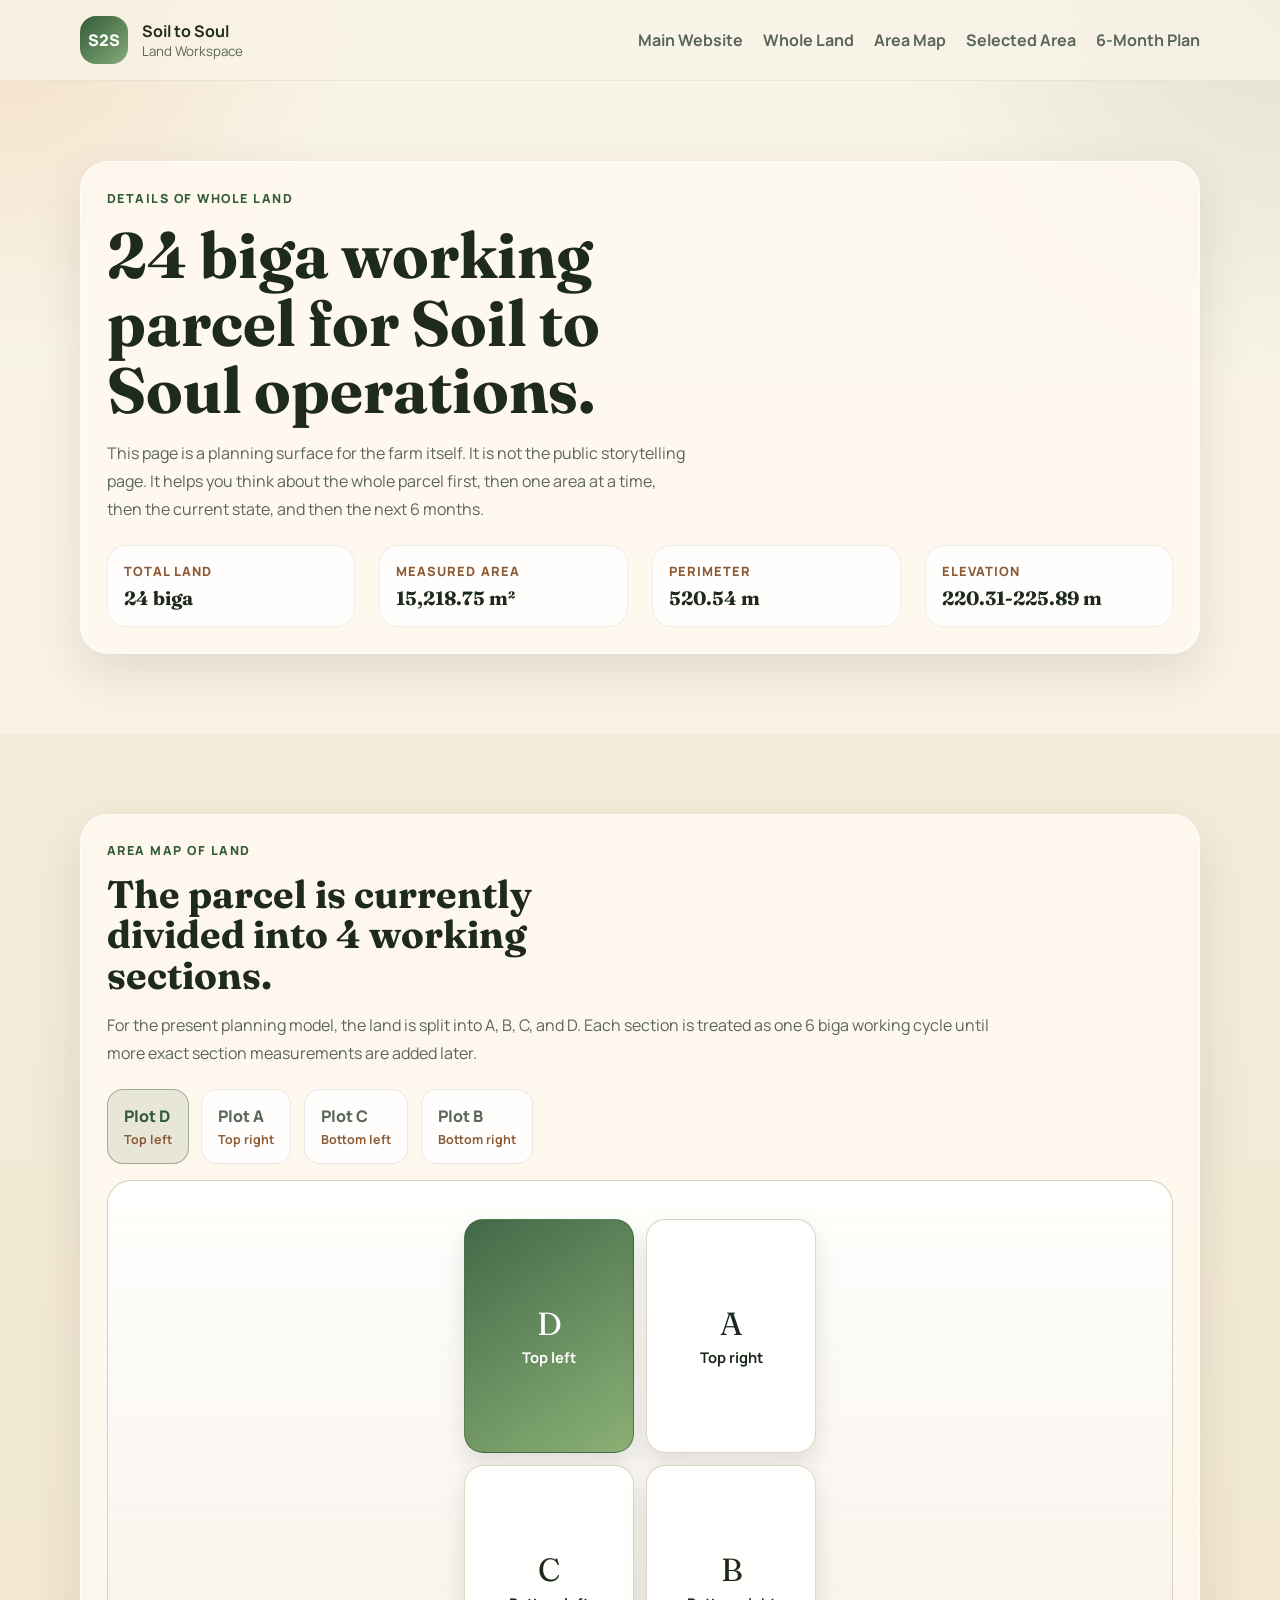
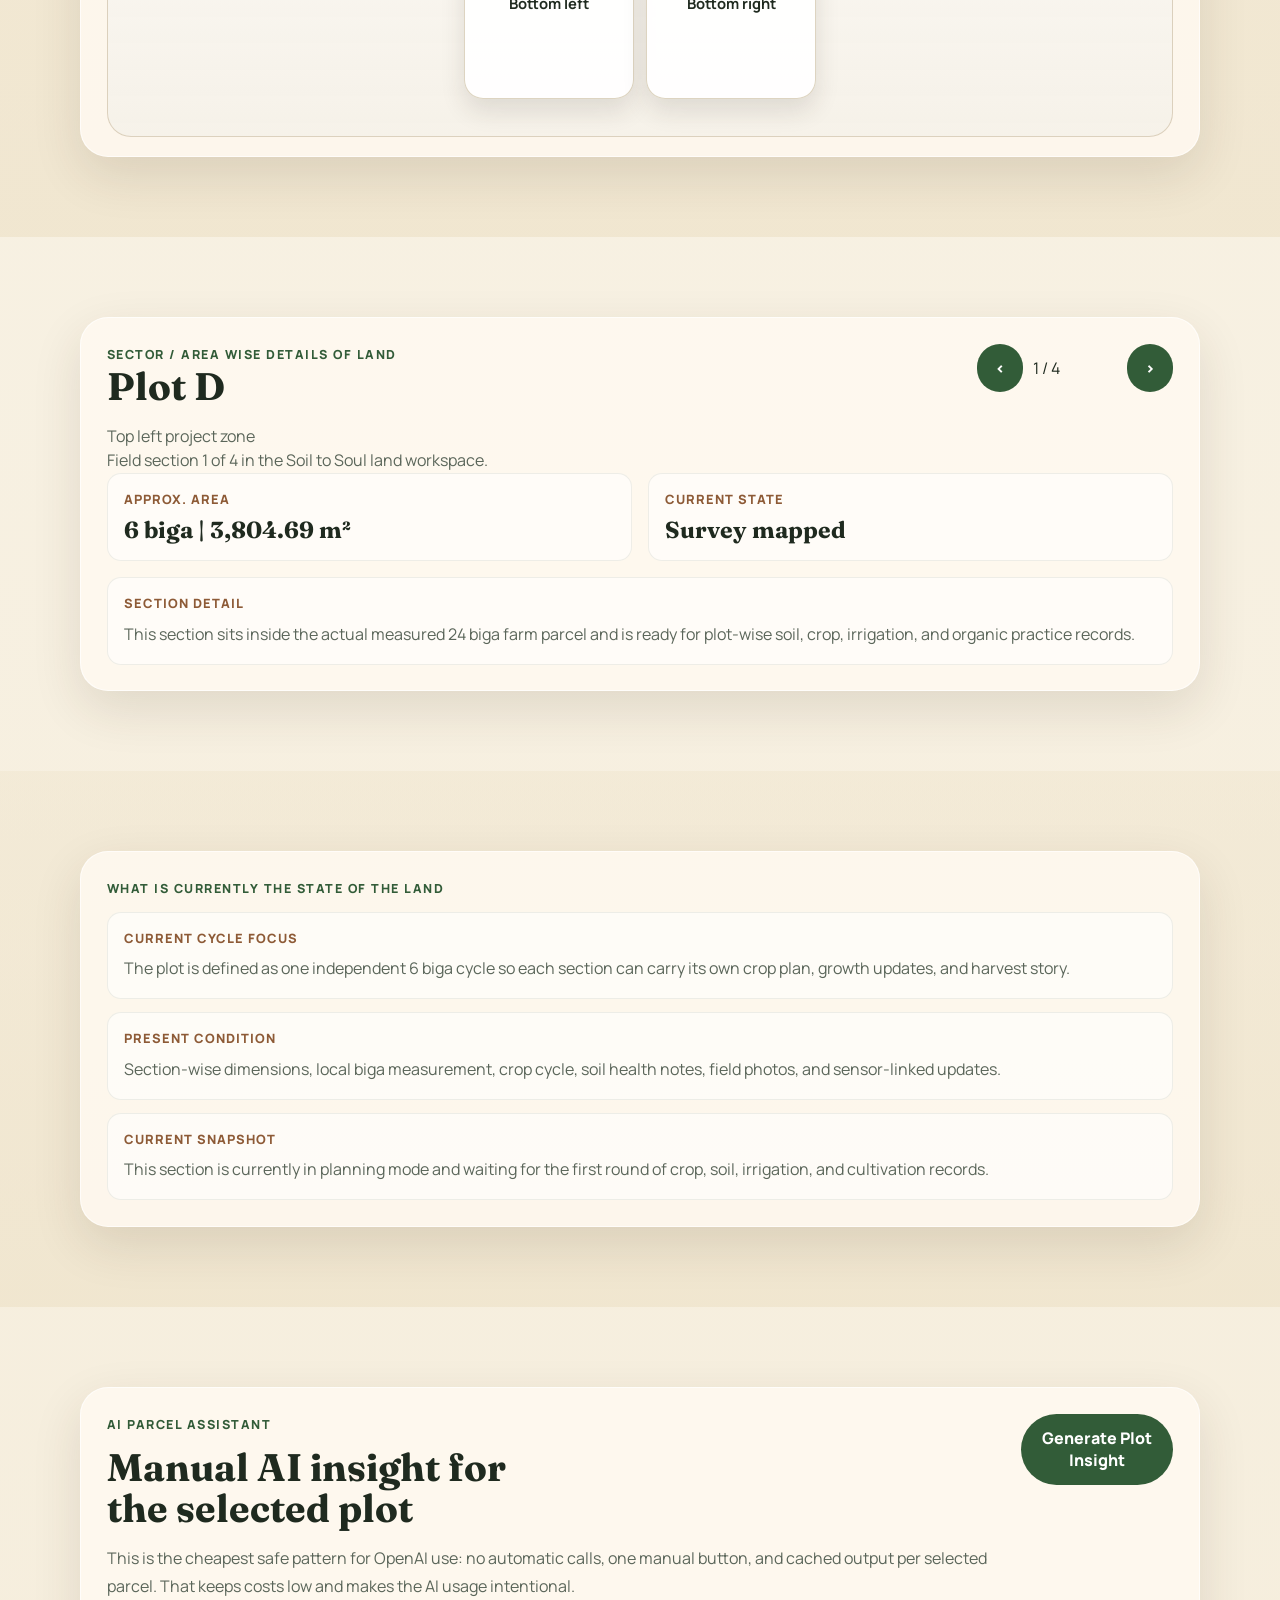
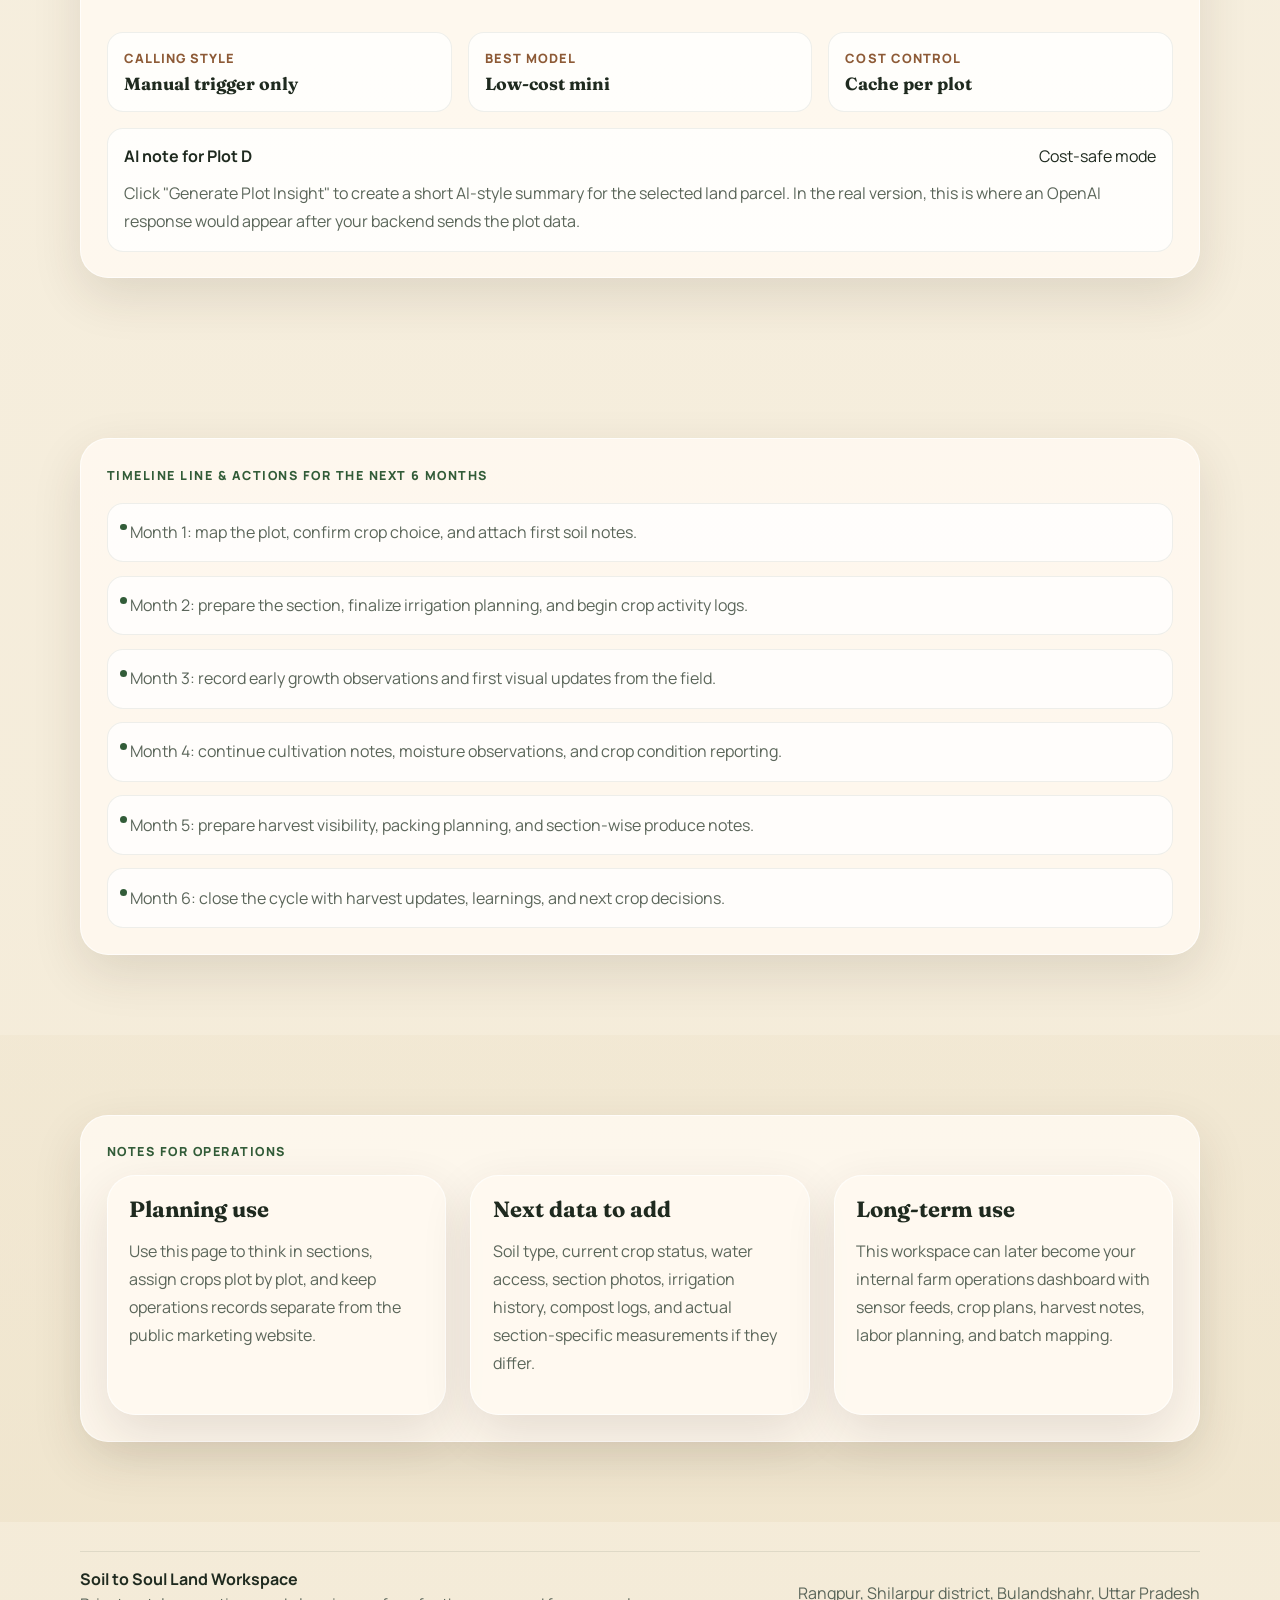
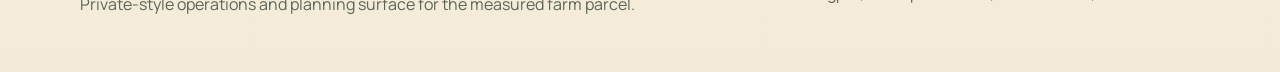
==== land-workspace.html @ e06050f5 "Add low-cost AI parcel assistant pattern" ====
<!DOCTYPE html>
<html lang="en">
<head>
  <meta charset="UTF-8">
  <meta name="viewport" content="width=device-width, initial-scale=1.0">
  <title>Soil to Soul | Land Workspace</title>
  <meta name="description" content="Operational land workspace for the Soil to Soul farm parcel in Rangpur, including plot sections, parcel measurements, and planning-ready field details.">
  <meta name="theme-color" content="#24472d">
  <link rel="preconnect" href="https://fonts.googleapis.com">
  <link rel="preconnect" href="https://fonts.gstatic.com" crossorigin>
  <link href="https://fonts.googleapis.com/css2?family=Fraunces:wght@500;600;700&family=Manrope:wght@400;500;600;700;800&display=swap" rel="stylesheet">
  <link rel="stylesheet" href="styles.css">
</head>
<body>
  <header class="site-header">
    <div class="container nav-shell">
      <a class="brand" href="/index.html" aria-label="Soil to Soul">
        <span class="brand-mark">S2S</span>
        <span class="brand-text">
          <strong>Soil to Soul</strong>
          <small>Land Workspace</small>
        </span>
      </a>

      <button class="nav-toggle" type="button" aria-expanded="false" aria-controls="site-nav" aria-label="Toggle navigation">
        <span></span>
        <span></span>
        <span></span>
      </button>

      <nav id="site-nav" class="site-nav">
        <a href="/index.html">Main Website</a>
        <a href="#whole-land">Whole Land</a>
        <a href="#workspace-map">Area Map</a>
        <a href="#selected-area">Selected Area</a>
        <a href="#next-six-months">6-Month Plan</a>
      </nav>
    </div>
  </header>

  <main id="workspace-top" class="land-page-shell">
    <section class="section" id="whole-land">
      <div class="container land-flow">
        <article class="land-flow-card land-flow-intro">
          <p class="eyebrow">Details of whole land</p>
          <h1>24 biga working parcel for Soil to Soul operations.</h1>
          <p class="hero-text">
            This page is a planning surface for the farm itself. It is not the public storytelling page.
            It helps you think about the whole parcel first, then one area at a time, then the current state,
            and then the next 6 months.
          </p>
          <div class="whole-land-grid">
            <article class="whole-land-metric">
              <span>Total land</span>
              <strong>24 biga</strong>
            </article>
            <article class="whole-land-metric">
              <span>Measured area</span>
              <strong>15,218.75 m²</strong>
            </article>
            <article class="whole-land-metric">
              <span>Perimeter</span>
              <strong>520.54 m</strong>
            </article>
            <article class="whole-land-metric">
              <span>Elevation</span>
              <strong>220.31-225.89 m</strong>
            </article>
          </div>
        </article>
      </div>
    </section>

    <section class="section section-tinted" id="workspace-map">
      <div class="container land-flow">
        <article class="land-flow-card land-map-sheet">
          <div class="section-heading section-heading-tight">
            <p class="eyebrow">Area map of land</p>
            <h2>The parcel is currently divided into 4 working sections.</h2>
            <p>
              For the present planning model, the land is split into A, B, C, and D.
              Each section is treated as one 6 biga working cycle until more exact section measurements are added later.
            </p>
          </div>

          <div class="plot-chip-bar" role="tablist" aria-label="Land section controls">
            <button class="plot-chip is-active" type="button" data-plot-chip="D" aria-selected="true">Plot D <span>Top left</span></button>
            <button class="plot-chip" type="button" data-plot-chip="A" aria-selected="false">Plot A <span>Top right</span></button>
            <button class="plot-chip" type="button" data-plot-chip="C" aria-selected="false">Plot C <span>Bottom left</span></button>
            <button class="plot-chip" type="button" data-plot-chip="B" aria-selected="false">Plot B <span>Bottom right</span></button>
          </div>

          <div class="land-diagram land-diagram-sheet" role="group" aria-label="Interactive farm land prototype">
            <div class="field-grid">
              <button class="plot-zone is-active" type="button" data-plot="D" aria-pressed="true">
                <span class="plot-zone-label">D</span>
                <span class="plot-zone-note">Top left</span>
              </button>
              <button class="plot-zone" type="button" data-plot="A" aria-pressed="false">
                <span class="plot-zone-label">A</span>
                <span class="plot-zone-note">Top right</span>
              </button>
              <button class="plot-zone" type="button" data-plot="C" aria-pressed="false">
                <span class="plot-zone-label">C</span>
                <span class="plot-zone-note">Bottom left</span>
              </button>
              <button class="plot-zone" type="button" data-plot="B" aria-pressed="false">
                <span class="plot-zone-label">B</span>
                <span class="plot-zone-note">Bottom right</span>
              </button>
            </div>
          </div>
        </article>
      </div>
    </section>

    <section class="section" id="selected-area">
      <div class="container land-flow">
        <article class="land-flow-card selected-area-card">
          <div class="plot-panel-head">
            <div>
              <p class="eyebrow">Sector / Area wise details of land</p>
              <h2 id="plotTitle">Plot D</h2>
              <p id="plotPosition">Top left project zone</p>
            </div>
            <div class="plot-nav">
              <button id="plotPrevButton" type="button" class="button button-muted plot-nav-button" aria-label="Show previous plot">
                &lt;
              </button>
              <span id="plotIndex" class="status-pill plot-index">1 / 4</span>
              <button id="plotNextButton" type="button" class="button button-muted plot-nav-button" aria-label="Show next plot">
                &gt;
              </button>
            </div>
          </div>

          <p id="plotScope" class="plot-scope">Field section 1 of 4 in the Soil to Soul land workspace.</p>

          <div class="plot-metrics">
            <article>
              <span>Approx. area</span>
              <strong id="plotArea">6 biga | 3,804.69 m²</strong>
            </article>
            <article>
              <span>Current state</span>
              <strong id="plotState">Survey mapped</strong>
            </article>
          </div>

          <div class="plot-details">
            <div>
              <span class="plot-label">Section detail</span>
              <p id="plotCondition">This section sits inside the actual measured 24 biga farm parcel and is ready for plot-wise soil, crop, irrigation, and organic practice records.</p>
            </div>
          </div>
        </article>
      </div>
    </section>

    <section class="section section-tinted" id="current-state">
      <div class="container land-flow">
        <article class="land-flow-card">
          <p class="eyebrow">What is currently the state of the land</p>
          <div class="plot-details">
            <div>
              <span class="plot-label">Current cycle focus</span>
              <p id="plotCycle">The plot is defined as one independent 6 biga cycle so each section can carry its own crop plan, growth updates, and harvest story.</p>
            </div>
            <div>
              <span class="plot-label">Present condition</span>
              <p id="plotWebsite">Section-wise dimensions, local biga measurement, crop cycle, soil health notes, field photos, and sensor-linked updates.</p>
            </div>
            <div>
              <span class="plot-label">Current snapshot</span>
              <p id="plotCurrent">This section is currently in planning mode and waiting for the first round of crop, soil, irrigation, and cultivation records.</p>
            </div>
          </div>
        </article>
      </div>
    </section>

    <section class="section" id="ai-assistant">
      <div class="container land-flow">
        <article class="land-flow-card ai-ops-card">
          <div class="ai-ops-head">
            <div>
              <p class="eyebrow">AI parcel assistant</p>
              <h2>Manual AI insight for the selected plot</h2>
              <p>
                This is the cheapest safe pattern for OpenAI use: no automatic calls, one manual button, and cached output
                per selected parcel. That keeps costs low and makes the AI usage intentional.
              </p>
            </div>
            <button id="generateAiParcelButton" class="button" type="button">Generate Plot Insight</button>
          </div>

          <div class="ai-ops-grid">
            <article class="ai-chip-card">
              <span>Calling style</span>
              <strong>Manual trigger only</strong>
            </article>
            <article class="ai-chip-card">
              <span>Best model</span>
              <strong>Low-cost mini</strong>
            </article>
            <article class="ai-chip-card">
              <span>Cost control</span>
              <strong>Cache per plot</strong>
            </article>
          </div>

          <div class="ai-output-card">
            <div class="ai-output-head">
              <strong id="aiPlotTitle">AI note for Plot D</strong>
              <span class="status-pill">Cost-safe mode</span>
            </div>
            <p id="aiParcelSummary">
              Click "Generate Plot Insight" to create a short AI-style summary for the selected land parcel. In the real version,
              this is where an OpenAI response would appear after your backend sends the plot data.
            </p>
          </div>
        </article>
      </div>
    </section>

    <section class="section" id="next-six-months">
      <div class="container land-flow">
        <article class="land-flow-card">
          <p class="eyebrow">Timeline line & actions for the next 6 months</p>
          <ul id="plotTimeline" class="plan-timeline">
            <li>Month 1: map the plot, confirm crop choice, and attach first soil notes.</li>
            <li>Month 2: prepare the section, finalize irrigation planning, and begin crop activity logs.</li>
            <li>Month 3: record early growth observations and first visual updates from the field.</li>
            <li>Month 4: continue cultivation notes, moisture observations, and crop condition reporting.</li>
            <li>Month 5: prepare harvest visibility, packing planning, and section-wise produce notes.</li>
            <li>Month 6: close the cycle with harvest updates, learnings, and next crop decisions.</li>
          </ul>
        </article>
      </div>
    </section>

    <section class="section section-tinted" id="workspace-notes">
      <div class="container land-flow">
        <article class="land-flow-card">
          <p class="eyebrow">Notes for operations</p>
          <div class="ops-grid">
            <article class="ops-card">
              <h3>Planning use</h3>
              <p>Use this page to think in sections, assign crops plot by plot, and keep operations records separate from the public marketing website.</p>
            </article>
            <article class="ops-card">
              <h3>Next data to add</h3>
              <p>Soil type, current crop status, water access, section photos, irrigation history, compost logs, and actual section-specific measurements if they differ.</p>
            </article>
            <article class="ops-card">
              <h3>Long-term use</h3>
              <p>This workspace can later become your internal farm operations dashboard with sensor feeds, crop plans, harvest notes, labor planning, and batch mapping.</p>
            </article>
          </div>
        </article>
      </div>
    </section>
  </main>

  <footer class="site-footer">
    <div class="container footer-shell">
      <div>
        <strong>Soil to Soul Land Workspace</strong>
        <p>Private-style operations and planning surface for the measured farm parcel.</p>
      </div>
      <p>Rangpur, Shilarpur district, Bulandshahr, Uttar Pradesh</p>
    </div>
  </footer>

  <script src="script.js"></script>
</body>
</html>
---- styles.css ----
:root {
  --bg: #f7f1e4;
  --bg-soft: #efe4cc;
  --card: rgba(255, 252, 245, 0.82);
  --ink: #1f2a1f;
  --muted: #5b665a;
  --line: rgba(44, 61, 44, 0.14);
  --leaf: #325c38;
  --leaf-deep: #22462d;
  --leaf-soft: #6b9366;
  --soil: #8d5a36;
  --accent: #d9822b;
  --dark: #183126;
  --dark-card: rgba(255, 255, 255, 0.08);
  --shadow: 0 18px 50px rgba(58, 44, 28, 0.12);
  --radius-xl: 28px;
  --radius-lg: 20px;
  --radius-md: 14px;
  --container: min(1120px, calc(100vw - 2rem));
}

* {
  box-sizing: border-box;
}

html {
  scroll-behavior: smooth;
}

body {
  margin: 0;
  font-family: "Manrope", sans-serif;
  color: var(--ink);
  background:
    radial-gradient(circle at top left, rgba(217, 130, 43, 0.18), transparent 22rem),
    radial-gradient(circle at top right, rgba(50, 92, 56, 0.12), transparent 24rem),
    linear-gradient(180deg, #f9f4e8 0%, #f4ebd8 100%);
}

img {
  display: block;
  max-width: 100%;
}

a {
  color: inherit;
  text-decoration: none;
}

button,
input,
select,
textarea {
  font: inherit;
}

textarea {
  resize: vertical;
}

.container {
  width: var(--container);
  margin: 0 auto;
}

.site-header {
  position: sticky;
  top: 0;
  z-index: 20;
  backdrop-filter: blur(14px);
  background: rgba(249, 244, 232, 0.76);
  border-bottom: 1px solid rgba(44, 61, 44, 0.08);
}

.nav-shell {
  display: flex;
  align-items: center;
  justify-content: space-between;
  gap: 1rem;
  padding: 1rem 0;
}

.brand {
  display: inline-flex;
  align-items: center;
  gap: 0.9rem;
}

.brand-mark {
  display: grid;
  place-items: center;
  width: 3rem;
  height: 3rem;
  border-radius: 1rem;
  background: linear-gradient(135deg, var(--leaf), #86aa79);
  color: #fff;
  font-weight: 800;
}

.brand-text {
  display: flex;
  flex-direction: column;
}

.brand-text strong {
  font-size: 1rem;
}

.brand-text small {
  color: var(--muted);
}

.site-nav {
  display: flex;
  align-items: center;
  gap: 1.25rem;
}

.site-nav a {
  color: var(--muted);
  font-weight: 700;
}

.nav-toggle {
  display: none;
  width: 3rem;
  height: 3rem;
  border: 1px solid var(--line);
  border-radius: 1rem;
  background: transparent;
  cursor: pointer;
}

.nav-toggle span {
  display: block;
  width: 1.1rem;
  height: 2px;
  margin: 0.22rem auto;
  background: var(--ink);
}

.hero {
  padding: 5rem 0 2rem;
}

.hero-grid,
.split-section,
.dashboard-grid,
.cta-card,
.footer-shell,
.proof-grid {
  display: grid;
  gap: 2rem;
}

.hero-grid {
  grid-template-columns: 1.15fr 0.85fr;
  align-items: center;
}

.eyebrow {
  margin: 0 0 0.75rem;
  text-transform: uppercase;
  letter-spacing: 0.12em;
  font-size: 0.78rem;
  color: var(--leaf);
  font-weight: 800;
}

.eyebrow-dark {
  color: #aed9b0;
}

h1,
h2,
h3 {
  margin: 0 0 1rem;
  font-family: "Fraunces", serif;
  line-height: 1.05;
}

h1 {
  font-size: clamp(2.8rem, 5vw, 5.3rem);
  max-width: 12ch;
}

h2 {
  font-size: clamp(2rem, 3vw, 3.2rem);
  max-width: 16ch;
}

h3 {
  font-size: 1.38rem;
}

p {
  margin: 0 0 1rem;
  color: var(--muted);
  line-height: 1.75;
}

.hero-text {
  max-width: 58ch;
}

.hero-actions {
  display: flex;
  flex-wrap: wrap;
  gap: 0.9rem;
  margin: 2rem 0 1.4rem;
}

.button {
  display: inline-flex;
  align-items: center;
  justify-content: center;
  min-height: 3rem;
  padding: 0.8rem 1.2rem;
  border-radius: 999px;
  border: 1px solid transparent;
  background: var(--leaf);
  color: #fff;
  font-weight: 800;
  cursor: pointer;
  transition: transform 160ms ease, background 160ms ease;
}

.button:hover {
  transform: translateY(-1px);
  background: var(--leaf-deep);
}

.button-small {
  min-height: 2.5rem;
  padding: 0.55rem 1rem;
}

.button-ghost {
  background: transparent;
  border-color: var(--line);
  color: var(--ink);
}

.button-ghost-dark {
  background: transparent;
  border-color: rgba(255, 255, 255, 0.22);
  color: #eff7ef;
}

.hero-highlights,
.checklist,
.batch-points {
  padding: 0;
  margin: 0;
  list-style: none;
}

.hero-highlights {
  display: flex;
  flex-wrap: wrap;
  gap: 0.75rem;
}

.hero-highlights li,
.produce-meta span {
  padding: 0.55rem 0.8rem;
  border-radius: 999px;
  background: rgba(255, 255, 255, 0.6);
  border: 1px solid rgba(44, 61, 44, 0.08);
  color: var(--ink);
  font-size: 0.92rem;
}

.hero-panel {
  display: grid;
  gap: 1rem;
}

.panel-card,
.mini-card,
.feature-card,
.timeline-card,
.traceability-box,
.proof-note,
.produce-card,
.dashboard-card,
.checklist-card,
.cta-card,
.faq-card,
.sensor-card {
  border-radius: var(--radius-xl);
  box-shadow: var(--shadow);
}

.panel-card {
  padding: 1.6rem;
  background: rgba(255, 252, 245, 0.86);
  border: 1px solid rgba(255, 255, 255, 0.6);
}

.panel-main {
  background: linear-gradient(145deg, rgba(255, 250, 241, 0.92), rgba(228, 242, 220, 0.78));
}

.panel-label,
.produce-tag {
  margin: 0 0 0.65rem;
  color: var(--soil);
  font-size: 0.8rem;
  font-weight: 800;
  text-transform: uppercase;
  letter-spacing: 0.08em;
}

.stat-row {
  display: grid;
  grid-template-columns: repeat(3, 1fr);
  gap: 0.75rem;
  margin-top: 1.4rem;
}

.stat-row strong {
  display: block;
  font-size: 1.7rem;
  font-family: "Fraunces", serif;
}

.stat-row span {
  color: var(--muted);
  font-size: 0.92rem;
}

.panel-note ul {
  margin: 0;
  padding-left: 1.15rem;
  line-height: 1.8;
  color: var(--muted);
}

.section {
  padding: 5rem 0;
}

.intro-strip {
  padding-top: 1rem;
}

.intro-cards,
.feature-grid,
.timeline-grid,
.produce-grid,
.sensor-grid,
.faq-grid,
.plot-metrics {
  display: grid;
  gap: 1rem;
}

.intro-cards {
  grid-template-columns: repeat(3, 1fr);
}

.mini-card,
.feature-card,
.timeline-card,
.produce-card,
.faq-card,
.proof-note {
  padding: 1.35rem;
  background: rgba(255, 250, 241, 0.78);
  border: 1px solid rgba(255, 255, 255, 0.7);
}

.section-tinted {
  background: linear-gradient(180deg, rgba(239, 228, 204, 0.45), rgba(239, 228, 204, 0.8));
}

.section-dark {
  background:
    radial-gradient(circle at top right, rgba(174, 217, 176, 0.14), transparent 18rem),
    linear-gradient(180deg, #183126 0%, #10261d 100%);
  color: #eff7ef;
}

.section-dark p,
.section-dark h2,
.section-dark h3,
.section-dark span,
.section-dark small {
  color: inherit;
}

.section-accent {
  padding-top: 2rem;
  padding-bottom: 5rem;
}

.split-section {
  grid-template-columns: 0.95fr 1.05fr;
  align-items: start;
}

.feature-grid {
  grid-template-columns: repeat(2, 1fr);
}

.timeline-grid {
  grid-template-columns: repeat(4, 1fr);
  margin-top: 2rem;
}

.timeline-card span {
  display: inline-flex;
  align-items: center;
  justify-content: center;
  width: 2.3rem;
  height: 2.3rem;
  margin-bottom: 1rem;
  border-radius: 999px;
  background: rgba(50, 92, 56, 0.12);
  color: var(--leaf);
  font-weight: 800;
}

.proof-grid {
  grid-template-columns: 1.2fr 0.8fr;
  margin-top: 2rem;
}

.land-layout {
  display: grid;
  grid-template-columns: 1.1fr 0.9fr;
  gap: 1.5rem;
  align-items: start;
  margin-top: 2rem;
}

.land-card,
.plot-panel {
  padding: 1.5rem;
  border-radius: var(--radius-xl);
  background: rgba(255, 250, 241, 0.8);
  border: 1px solid rgba(255, 255, 255, 0.7);
  box-shadow: var(--shadow);
}

.land-head {
  margin-bottom: 1.35rem;
}

.land-overview {
  display: flex;
  justify-content: space-between;
  gap: 1rem;
  align-items: end;
}

.land-overview p:last-child {
  max-width: 30rem;
}

.plot-chip-bar,
.land-stat-row {
  display: flex;
  flex-wrap: wrap;
  gap: 0.8rem;
}

.plot-chip-bar {
  margin-top: 1.35rem;
}

.plot-chip,
.land-stat-chip {
  border: 1px solid rgba(44, 61, 44, 0.1);
  background: rgba(255, 255, 255, 0.86);
  color: var(--muted);
  cursor: pointer;
}

.plot-chip {
  display: grid;
  gap: 0.25rem;
  padding: 0.95rem 1rem;
  border-radius: 1rem;
  font: inherit;
  font-weight: 800;
  text-align: left;
}

.plot-chip span {
  font-size: 0.78rem;
  font-weight: 700;
  color: var(--soil);
}

.plot-chip.is-active {
  border-color: rgba(50, 92, 56, 0.42);
  background: rgba(50, 92, 56, 0.1);
  color: var(--leaf);
}

.land-stat-row {
  margin-top: 1rem;
}

.land-stat-chip {
  display: inline-grid;
  gap: 0.3rem;
  padding: 0.95rem 1rem;
  border-radius: 1.1rem;
  font: inherit;
  text-align: left;
  min-width: 11rem;
  transition: border-color 180ms ease, background 180ms ease, transform 180ms ease, box-shadow 180ms ease;
}

.land-stat-chip:hover {
  border-color: rgba(50, 92, 56, 0.24);
  box-shadow: 0 12px 24px rgba(50, 92, 56, 0.08);
}

.land-stat-chip.is-active {
  border-color: rgba(50, 92, 56, 0.42);
  background: rgba(50, 92, 56, 0.1);
  box-shadow: 0 16px 28px rgba(50, 92, 56, 0.08);
  transform: translateY(-1px);
}

.land-stat-chip span {
  font-size: 0.76rem;
  font-weight: 800;
  letter-spacing: 0.08em;
  text-transform: uppercase;
  color: var(--soil);
}

.land-stat-chip strong {
  font-family: "Fraunces", serif;
  font-size: 1.05rem;
  color: var(--ink);
}

.land-diagram {
  margin-top: 1.5rem;
  padding: 1.35rem;
  border-radius: calc(var(--radius-xl) - 4px);
  background:
    linear-gradient(180deg, rgba(255, 255, 255, 0.9), rgba(244, 240, 232, 0.82)),
    repeating-linear-gradient(
      0deg,
      rgba(255, 255, 255, 0.1) 0,
      rgba(255, 255, 255, 0.1) 2px,
      transparent 2px,
      transparent 54px
    );
  border: 1px solid rgba(217, 206, 185, 0.92);
}

.land-diagram-head {
  display: flex;
  align-items: flex-start;
  justify-content: space-between;
  gap: 1rem;
  margin-bottom: 1rem;
}

.land-diagram-head .eyebrow {
  margin: 0 0 0.35rem;
}

.land-diagram-head p:last-child {
  margin: 0;
  max-width: 24rem;
}

.field-grid {
  display: grid;
  grid-template-columns: repeat(2, minmax(0, 1fr));
  gap: 0.75rem;
  aspect-ratio: 3 / 4;
  max-width: 24rem;
  margin: 0 auto;
  padding: 1rem;
}

.plot-zone {
  min-height: 9rem;
  padding: 1rem;
  border: 1px solid rgba(217, 206, 185, 0.88);
  border-radius: 1.2rem;
  background: rgba(255, 255, 255, 0.92);
  color: var(--ink);
  box-shadow: 0 12px 24px rgba(50, 44, 31, 0.12);
  cursor: pointer;
  transition: transform 180ms ease, background 180ms ease, border-color 180ms ease;
}

.plot-zone:hover,
.plot-zone:focus-visible {
  transform: translateY(-2px);
  background: rgba(255, 248, 235, 0.95);
  border-color: rgba(141, 90, 54, 0.35);
  outline: none;
}

.plot-zone.is-active {
  background: linear-gradient(145deg, rgba(50, 92, 56, 0.92), rgba(126, 168, 104, 0.9));
  border-color: rgba(50, 92, 56, 0.54);
  color: #fff;
}

.plot-zone > span {
  display: block;
}

.plot-zone-label {
  font-family: "Fraunces", serif;
  font-size: 2rem;
  margin-bottom: 0.3rem;
}

.plot-zone-note {
  font-size: 0.92rem;
  font-weight: 700;
}

.land-caption {
  display: flex;
  flex-wrap: wrap;
  gap: 1rem;
  margin-top: 1.25rem;
}

.plot-panel-shell,
.plot-details-shell {
  display: grid;
  gap: 1rem;
}

.plot-panel-head {
  display: flex;
  align-items: flex-start;
  justify-content: space-between;
  gap: 1rem;
}

.plot-panel-head h3 {
  margin-bottom: 0.35rem;
}

.plot-panel-head p {
  margin-bottom: 0;
}

.plot-nav {
  display: inline-flex;
  align-items: center;
  gap: 0.65rem;
}

.plot-nav-button {
  width: 2.9rem;
  min-width: 2.9rem;
  height: 2.9rem;
  padding: 0;
  border-radius: 999px;
}

.plot-index {
  min-width: 5.2rem;
  justify-content: center;
}

.plot-scope {
  margin: -0.2rem 0 0;
  color: var(--muted);
  line-height: 1.65;
}

.plot-metrics {
  grid-template-columns: repeat(2, 1fr);
}

.plot-metrics article,
.plot-details > div {
  padding: 1rem;
  border-radius: var(--radius-md);
  background: rgba(255, 255, 255, 0.58);
  border: 1px solid rgba(44, 61, 44, 0.08);
}

.plot-metrics span,
.plot-label {
  display: block;
  margin-bottom: 0.45rem;
  color: var(--soil);
  font-size: 0.8rem;
  font-weight: 800;
  letter-spacing: 0.08em;
  text-transform: uppercase;
}

.plot-metrics strong {
  font-family: "Fraunces", serif;
  font-size: 1.45rem;
}

.plot-details {
  display: grid;
  gap: 0.85rem;
}

.plot-details p {
  margin: 0;
}

.plot-details-shell {
  padding: 1rem;
  border-radius: 1.4rem;
  border: 1px solid rgba(217, 206, 185, 0.92);
  background: rgba(255, 255, 255, 0.7);
}

.plot-details-head {
  display: flex;
  align-items: center;
  justify-content: space-between;
  gap: 1rem;
}

.plot-details-head .eyebrow {
  margin: 0;
}

.traceability-box {
  display: grid;
  grid-template-columns: 1fr 1fr;
  gap: 1rem;
  padding: 1.5rem;
  background: rgba(255, 255, 255, 0.6);
  border: 1px solid rgba(44, 61, 44, 0.08);
}

.batch-points li,
.checklist li {
  position: relative;
  padding-left: 1.4rem;
  margin-bottom: 0.85rem;
  color: var(--muted);
  line-height: 1.65;
}

.batch-points li::before,
.checklist li::before {
  content: "";
  position: absolute;
  left: 0;
  top: 0.7rem;
  width: 0.45rem;
  height: 0.45rem;
  border-radius: 999px;
  background: var(--leaf);
}

.section-heading {
  max-width: 56rem;
}

.produce-grid {
  grid-template-columns: repeat(3, 1fr);
  margin-top: 2rem;
}

.produce-card {
  display: flex;
  flex-direction: column;
  justify-content: space-between;
  min-height: 16rem;
}

.produce-top {
  margin-bottom: 1rem;
}

.produce-meta {
  display: flex;
  flex-wrap: wrap;
  gap: 0.6rem;
}

.dashboard-grid {
  grid-template-columns: 0.9fr 1.1fr;
  align-items: start;
}

.legend {
  display: flex;
  flex-wrap: wrap;
  gap: 1rem;
  margin-top: 1.5rem;
}

.dot {
  display: inline-block;
  width: 0.7rem;
  height: 0.7rem;
  margin-right: 0.45rem;
  border-radius: 999px;
}

.dot-green {
  background: #7ed890;
}

.dot-amber {
  background: #e3b35a;
}

.dot-blue {
  background: #7dc3ff;
}

.dashboard-card {
  padding: 1.5rem;
  background: var(--dark-card);
  border: 1px solid rgba(255, 255, 255, 0.08);
}

.dashboard-head {
  display: flex;
  justify-content: space-between;
  gap: 1rem;
  align-items: center;
  margin-bottom: 1rem;
}

.sensor-grid {
  grid-template-columns: repeat(2, 1fr);
}

.sensor-card {
  padding: 1rem;
  background: rgba(255, 255, 255, 0.06);
  border: 1px solid rgba(255, 255, 255, 0.08);
}

.sensor-card strong {
  display: block;
  margin: 0.5rem 0;
  font-size: 2rem;
  font-family: "Fraunces", serif;
}

.activity-feed {
  margin-top: 1rem;
  display: grid;
  gap: 0.75rem;
}

.feed-item {
  display: grid;
  grid-template-columns: auto 1fr;
  gap: 1rem;
  padding: 0.9rem 0;
  border-top: 1px solid rgba(255, 255, 255, 0.08);
}

.feed-item p {
  margin: 0;
}

.feed-time {
  font-weight: 800;
  color: #aed9b0;
}

.checklist-card {
  padding: 1.6rem;
  background: linear-gradient(145deg, rgba(255, 250, 241, 0.82), rgba(241, 235, 221, 0.94));
  border: 1px solid rgba(255, 255, 255, 0.6);
}

.faq-grid {
  grid-template-columns: repeat(3, 1fr);
  margin-top: 2rem;
}

.faq-card p,
.proof-note p {
  margin-bottom: 0;
}

.land-preview-card {
  display: grid;
  grid-template-columns: 1.05fr 0.95fr;
  gap: 1.5rem;
  align-items: center;
  padding: 1.6rem;
  border-radius: var(--radius-xl);
  background: rgba(255, 250, 241, 0.82);
  border: 1px solid rgba(255, 255, 255, 0.7);
  box-shadow: var(--shadow);
}

.land-preview-actions {
  display: grid;
  gap: 0.85rem;
  justify-items: start;
}

.land-preview-actions p {
  margin: 0;
}

.land-page-shell {
  min-height: calc(100vh - 5rem);
}

.land-page-hero,
.ops-grid,
.land-flow,
.whole-land-grid {
  display: grid;
  gap: 1.5rem;
}

.land-page-hero {
  grid-template-columns: 1.15fr 0.85fr;
  align-items: stretch;
}

.ops-grid {
  grid-template-columns: repeat(3, 1fr);
}

.land-flow {
  grid-template-columns: 1fr;
}

.land-flow-card {
  padding: 1.6rem;
  border-radius: var(--radius-xl);
  background: rgba(255, 250, 241, 0.84);
  border: 1px solid rgba(255, 255, 255, 0.7);
  box-shadow: var(--shadow);
}

.land-flow-intro h1 {
  max-width: 14ch;
}

.section-heading-tight {
  margin-bottom: 1.25rem;
}

.whole-land-grid {
  grid-template-columns: repeat(4, 1fr);
  margin-top: 1.4rem;
}

.whole-land-metric {
  padding: 1rem;
  border-radius: 1.2rem;
  background: rgba(255, 255, 255, 0.8);
  border: 1px solid rgba(44, 61, 44, 0.08);
}

.whole-land-metric span {
  display: block;
  margin-bottom: 0.35rem;
  font-size: 0.8rem;
  font-weight: 800;
  letter-spacing: 0.08em;
  text-transform: uppercase;
  color: var(--soil);
}

.whole-land-metric strong {
  font-family: "Fraunces", serif;
  font-size: 1.2rem;
}

.land-map-sheet {
  padding-bottom: 1.2rem;
}

.land-diagram-sheet {
  margin-top: 1rem;
}

.selected-area-card .plot-details {
  margin-top: 1rem;
}

.plan-timeline {
  display: grid;
  gap: 0.85rem;
  padding: 0;
  margin: 1rem 0 0;
  list-style: none;
}

.plan-timeline li {
  position: relative;
  padding: 0.95rem 1rem 0.95rem 1.4rem;
  border-radius: 1rem;
  background: rgba(255, 255, 255, 0.76);
  border: 1px solid rgba(44, 61, 44, 0.08);
  color: var(--muted);
  line-height: 1.7;
}

.plan-timeline li::before {
  content: "";
  position: absolute;
  left: 0.8rem;
  top: 1.25rem;
  width: 0.42rem;
  height: 0.42rem;
  border-radius: 999px;
  background: var(--leaf);
}

.ai-ops-card,
.ai-ops-grid {
  display: grid;
  gap: 1rem;
}

.ai-ops-head {
  display: flex;
  align-items: flex-start;
  justify-content: space-between;
  gap: 1rem;
}

.ai-ops-grid {
  grid-template-columns: repeat(3, 1fr);
}

.ai-chip-card,
.ai-output-card {
  padding: 1rem;
  border-radius: 1rem;
  background: rgba(255, 255, 255, 0.78);
  border: 1px solid rgba(44, 61, 44, 0.08);
}

.ai-chip-card span {
  display: block;
  margin-bottom: 0.35rem;
  font-size: 0.8rem;
  font-weight: 800;
  letter-spacing: 0.08em;
  text-transform: uppercase;
  color: var(--soil);
}

.ai-chip-card strong {
  font-family: "Fraunces", serif;
  font-size: 1.1rem;
}

.ai-output-head {
  display: flex;
  align-items: center;
  justify-content: space-between;
  gap: 1rem;
  margin-bottom: 0.75rem;
}

.ai-output-card p {
  margin: 0;
}

.ops-card {
  padding: 1.35rem;
  border-radius: var(--radius-xl);
  background: rgba(255, 250, 241, 0.78);
  border: 1px solid rgba(255, 255, 255, 0.7);
  box-shadow: var(--shadow);
}

.cta-card {
  grid-template-columns: 1.1fr 0.9fr;
  align-items: center;
  padding: 2rem;
  background: linear-gradient(135deg, #25452b, #9b6333);
  color: #fff;
}

.cta-card p,
.cta-card h2,
.cta-card .eyebrow {
  color: inherit;
}

.interest-form {
  display: grid;
  gap: 0.9rem;
  padding: 1.5rem;
  border-radius: var(--radius-lg);
  background: rgba(255, 255, 255, 0.12);
}

.interest-form label {
  display: grid;
  gap: 0.4rem;
  font-weight: 700;
}

.interest-form input,
.interest-form select,
.interest-form textarea {
  width: 100%;
  padding: 0.85rem 1rem;
  border: 1px solid rgba(255, 255, 255, 0.25);
  border-radius: 0.9rem;
  background: rgba(255, 255, 255, 0.12);
  color: #fff;
}

.interest-form input::placeholder,
.interest-form textarea::placeholder {
  color: rgba(255, 255, 255, 0.74);
}

.interest-form option {
  color: #111;
}

.hidden-field {
  position: absolute;
  left: -9999px;
}

.site-footer {
  padding: 1.8rem 0 2.4rem;
}

.footer-shell {
  grid-template-columns: 1fr auto;
  align-items: center;
  border-top: 1px solid rgba(44, 61, 44, 0.1);
  padding-top: 1rem;
}

@media (max-width: 960px) {
  .hero-grid,
  .split-section,
  .dashboard-grid,
  .cta-card,
  .proof-grid,
  .land-layout,
  .land-preview-card,
  .land-page-hero,
  .traceability-box,
  .footer-shell {
    grid-template-columns: 1fr;
  }

  .intro-cards,
  .timeline-grid,
  .produce-grid,
  .faq-grid,
  .ops-grid,
  .ai-ops-grid,
  .whole-land-grid {
    grid-template-columns: repeat(2, 1fr);
  }
}

@media (max-width: 760px) {
  .nav-toggle {
    display: inline-block;
  }

  .site-nav {
    position: absolute;
    top: calc(100% + 0.5rem);
    left: 1rem;
    right: 1rem;
    display: none;
    flex-direction: column;
    align-items: stretch;
    padding: 1rem;
    border-radius: 1.2rem;
    background: rgba(255, 250, 241, 0.97);
    border: 1px solid rgba(44, 61, 44, 0.08);
    box-shadow: var(--shadow);
  }

  .site-nav.is-open {
    display: flex;
  }

  .intro-cards,
  .feature-grid,
  .timeline-grid,
  .produce-grid,
  .sensor-grid,
  .faq-grid,
  .ops-grid,
  .ai-ops-grid,
  .whole-land-grid,
  .stat-row,
  .plot-metrics {
    grid-template-columns: 1fr;
  }

  .ai-ops-head,
  .ai-output-head {
    flex-direction: column;
  }

  .land-overview {
    flex-direction: column;
    align-items: start;
  }

  .field-grid {
    max-width: 18rem;
  }

  .plot-zone {
    min-height: 7.5rem;
  }

  .plot-panel-head,
  .plot-details-head,
  .land-diagram-head {
    flex-direction: column;
  }

  .hero {
    padding-top: 3.5rem;
  }

  h1,
  h2 {
    max-width: 100%;
  }

  .section {
    padding: 4rem 0;
  }
}
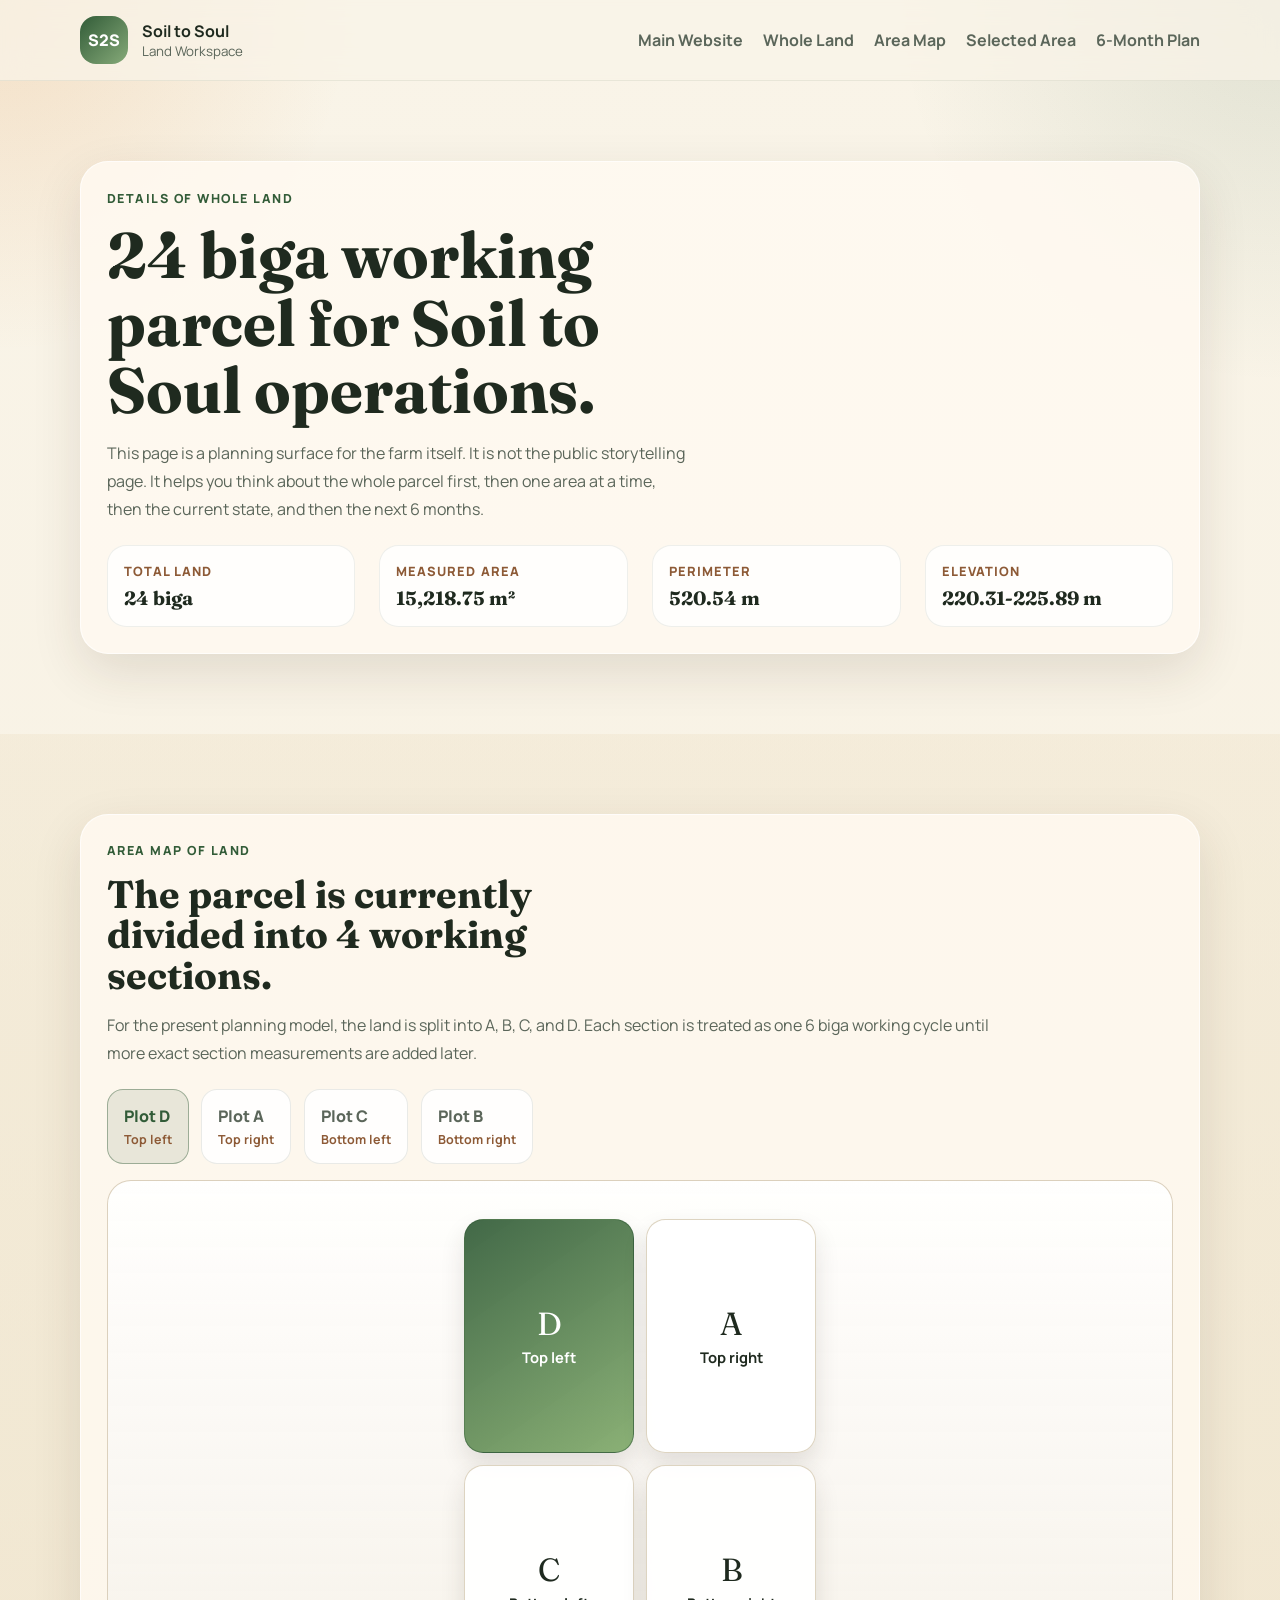
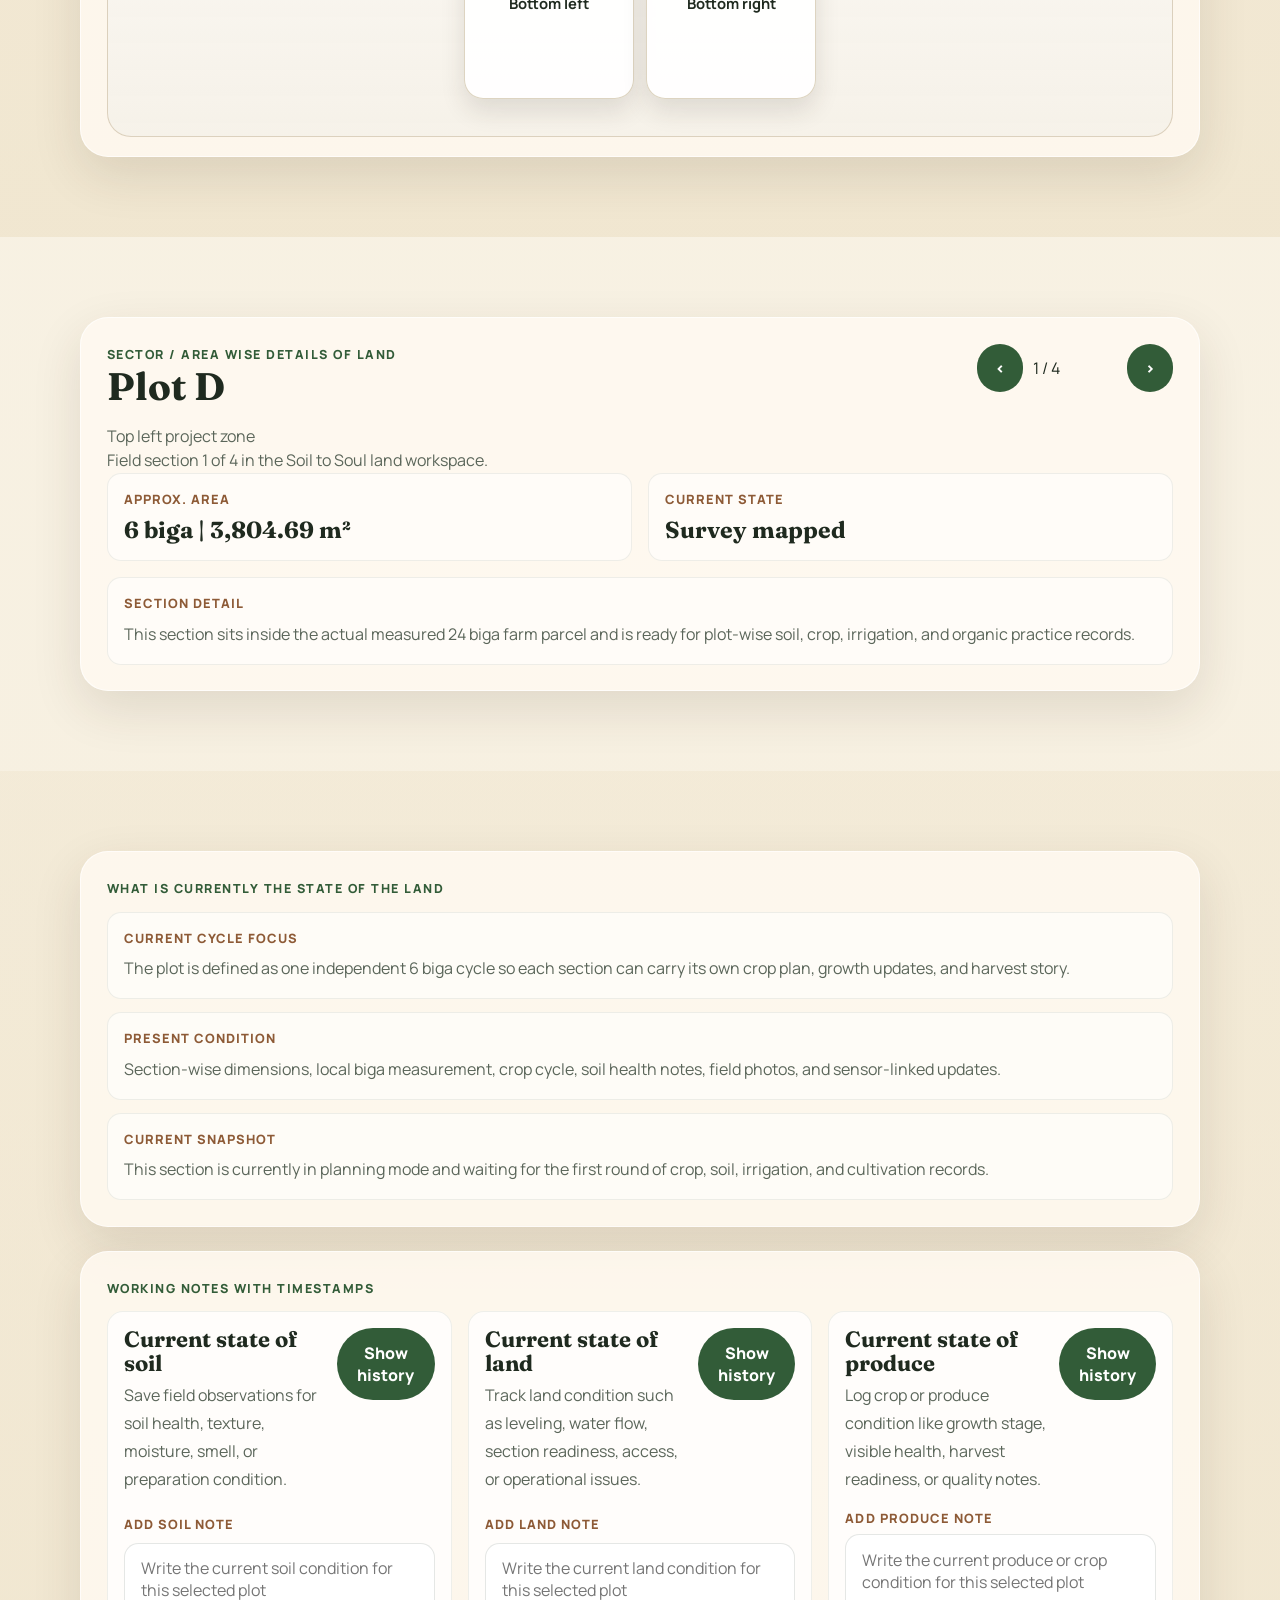
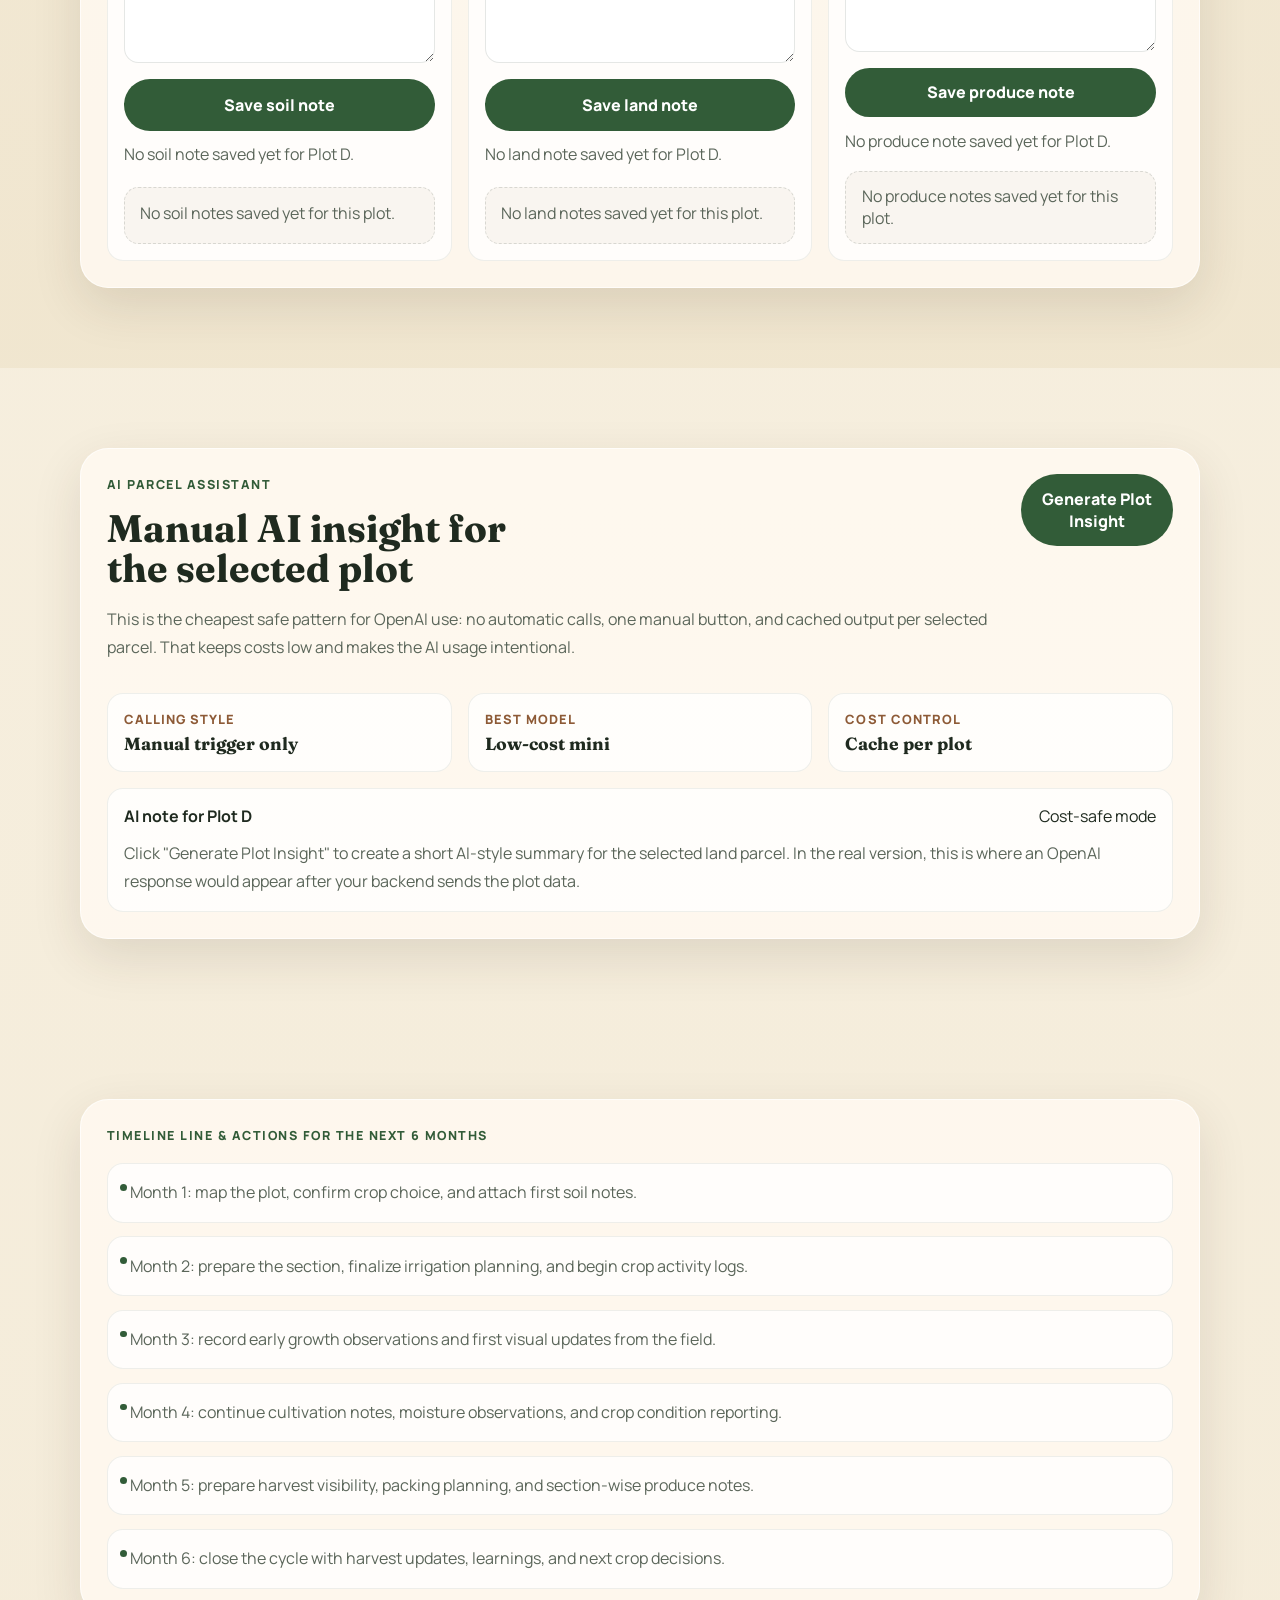
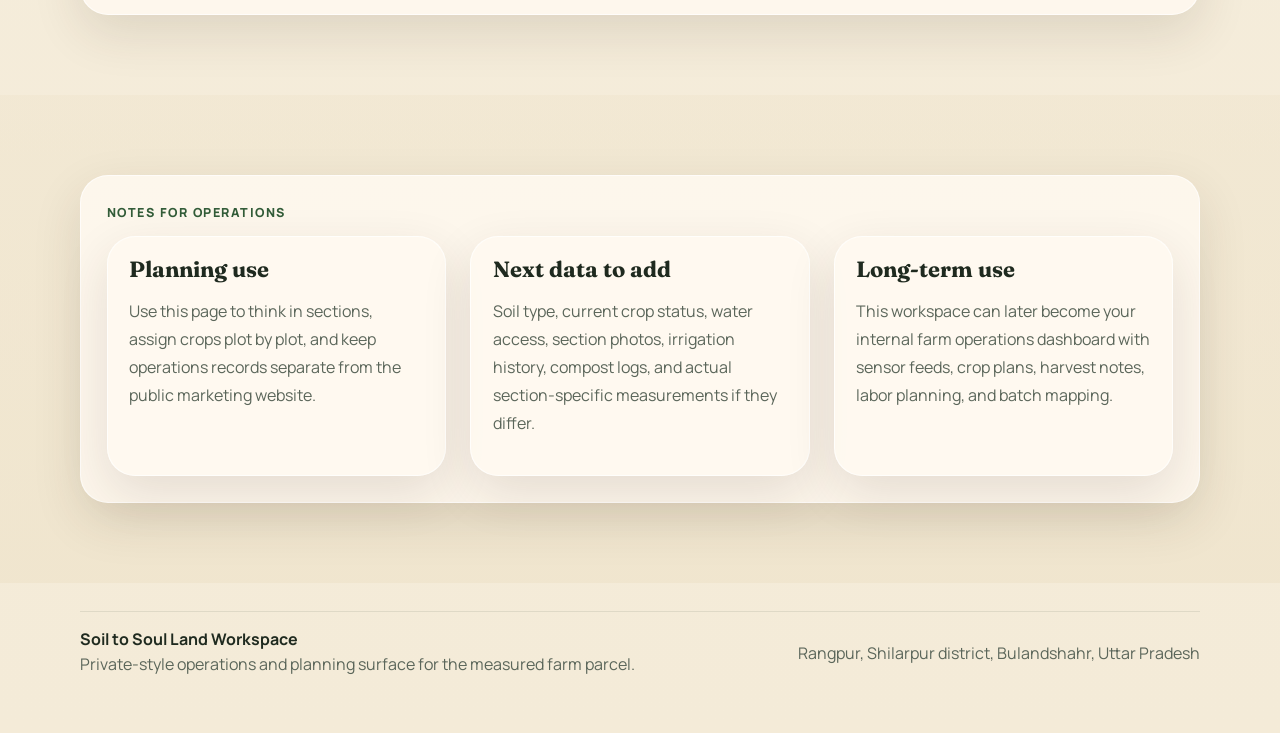
==== commit 3d22a053: "Add timestamped plot note boxes" ====
--- a/land-workspace.html
+++ b/land-workspace.html
@@ -176,6 +176,74 @@
             </div>
           </div>
         </article>
+
+        <article class="land-flow-card">
+          <p class="eyebrow">Working notes with timestamps</p>
+          <div class="note-box-grid">
+            <section class="note-box-card" data-note-type="soil">
+              <div class="note-box-head">
+                <div>
+                  <h3>Current state of soil</h3>
+                  <p>Save field observations for soil health, texture, moisture, smell, or preparation condition.</p>
+                </div>
+                <button class="button button-muted note-history-toggle" type="button" data-note-toggle="soil" aria-expanded="false">
+                  Show history
+                </button>
+              </div>
+              <label class="note-input-wrap">
+                <span>Add soil note</span>
+                <textarea id="soilNoteInput" rows="4" placeholder="Write the current soil condition for this selected plot"></textarea>
+              </label>
+              <div class="note-box-actions">
+                <button class="button note-save-button" type="button" data-note-save="soil">Save soil note</button>
+                <p id="soilNoteStatus" class="note-save-status">No soil note saved yet for this selected plot.</p>
+              </div>
+              <div id="soilNoteHistory" class="note-history-panel hidden" data-note-history="soil"></div>
+            </section>
+
+            <section class="note-box-card" data-note-type="land">
+              <div class="note-box-head">
+                <div>
+                  <h3>Current state of land</h3>
+                  <p>Track land condition such as leveling, water flow, section readiness, access, or operational issues.</p>
+                </div>
+                <button class="button button-muted note-history-toggle" type="button" data-note-toggle="land" aria-expanded="false">
+                  Show history
+                </button>
+              </div>
+              <label class="note-input-wrap">
+                <span>Add land note</span>
+                <textarea id="landNoteInput" rows="4" placeholder="Write the current land condition for this selected plot"></textarea>
+              </label>
+              <div class="note-box-actions">
+                <button class="button note-save-button" type="button" data-note-save="land">Save land note</button>
+                <p id="landNoteStatus" class="note-save-status">No land note saved yet for this selected plot.</p>
+              </div>
+              <div id="landNoteHistory" class="note-history-panel hidden" data-note-history="land"></div>
+            </section>
+
+            <section class="note-box-card" data-note-type="produce">
+              <div class="note-box-head">
+                <div>
+                  <h3>Current state of produce</h3>
+                  <p>Log crop or produce condition like growth stage, visible health, harvest readiness, or quality notes.</p>
+                </div>
+                <button class="button button-muted note-history-toggle" type="button" data-note-toggle="produce" aria-expanded="false">
+                  Show history
+                </button>
+              </div>
+              <label class="note-input-wrap">
+                <span>Add produce note</span>
+                <textarea id="produceNoteInput" rows="4" placeholder="Write the current produce or crop condition for this selected plot"></textarea>
+              </label>
+              <div class="note-box-actions">
+                <button class="button note-save-button" type="button" data-note-save="produce">Save produce note</button>
+                <p id="produceNoteStatus" class="note-save-status">No produce note saved yet for this selected plot.</p>
+              </div>
+              <div id="produceNoteHistory" class="note-history-panel hidden" data-note-history="produce"></div>
+            </section>
+          </div>
+        </article>
       </div>
     </section>
 
--- a/styles.css
+++ b/styles.css
@@ -1028,6 +1028,95 @@
   gap: 1rem;
 }
 
+.note-box-grid {
+  display: grid;
+  grid-template-columns: repeat(3, 1fr);
+  gap: 1rem;
+}
+
+.note-box-card {
+  display: grid;
+  gap: 1rem;
+  padding: 1rem;
+  border-radius: 1rem;
+  background: rgba(255, 255, 255, 0.78);
+  border: 1px solid rgba(44, 61, 44, 0.08);
+}
+
+.note-box-head {
+  display: flex;
+  align-items: flex-start;
+  justify-content: space-between;
+  gap: 0.75rem;
+}
+
+.note-box-head h3 {
+  margin-bottom: 0.4rem;
+}
+
+.note-box-head p,
+.note-save-status {
+  margin: 0;
+}
+
+.note-input-wrap {
+  display: grid;
+  gap: 0.45rem;
+}
+
+.note-input-wrap span {
+  font-size: 0.8rem;
+  font-weight: 800;
+  letter-spacing: 0.08em;
+  text-transform: uppercase;
+  color: var(--soil);
+}
+
+.note-input-wrap textarea {
+  width: 100%;
+  min-height: 7rem;
+  padding: 0.85rem 1rem;
+  border: 1px solid rgba(44, 61, 44, 0.12);
+  border-radius: 0.9rem;
+  background: rgba(255, 255, 255, 0.94);
+  color: var(--ink);
+}
+
+.note-box-actions {
+  display: grid;
+  gap: 0.6rem;
+}
+
+.note-history-panel {
+  display: grid;
+  gap: 0.65rem;
+}
+
+.note-history-entry {
+  padding: 0.85rem 0.95rem;
+  border-radius: 0.9rem;
+  background: rgba(244, 240, 232, 0.78);
+  border: 1px solid rgba(44, 61, 44, 0.08);
+}
+
+.note-history-meta {
+  display: block;
+  margin-bottom: 0.35rem;
+  font-size: 0.78rem;
+  font-weight: 800;
+  letter-spacing: 0.06em;
+  text-transform: uppercase;
+  color: var(--soil);
+}
+
+.note-history-empty {
+  padding: 0.85rem 0.95rem;
+  border-radius: 0.9rem;
+  background: rgba(244, 240, 232, 0.58);
+  border: 1px dashed rgba(44, 61, 44, 0.16);
+  color: var(--muted);
+}
+
 .ai-ops-head {
   display: flex;
   align-items: flex-start;
@@ -1166,6 +1255,7 @@
   .faq-grid,
   .ops-grid,
   .ai-ops-grid,
+  .note-box-grid,
   .whole-land-grid {
     grid-template-columns: repeat(2, 1fr);
   }
@@ -1203,6 +1293,7 @@
   .faq-grid,
   .ops-grid,
   .ai-ops-grid,
+  .note-box-grid,
   .whole-land-grid,
   .stat-row,
   .plot-metrics {
@@ -1210,7 +1301,8 @@
   }
 
   .ai-ops-head,
-  .ai-output-head {
+  .ai-output-head,
+  .note-box-head {
     flex-direction: column;
   }
 
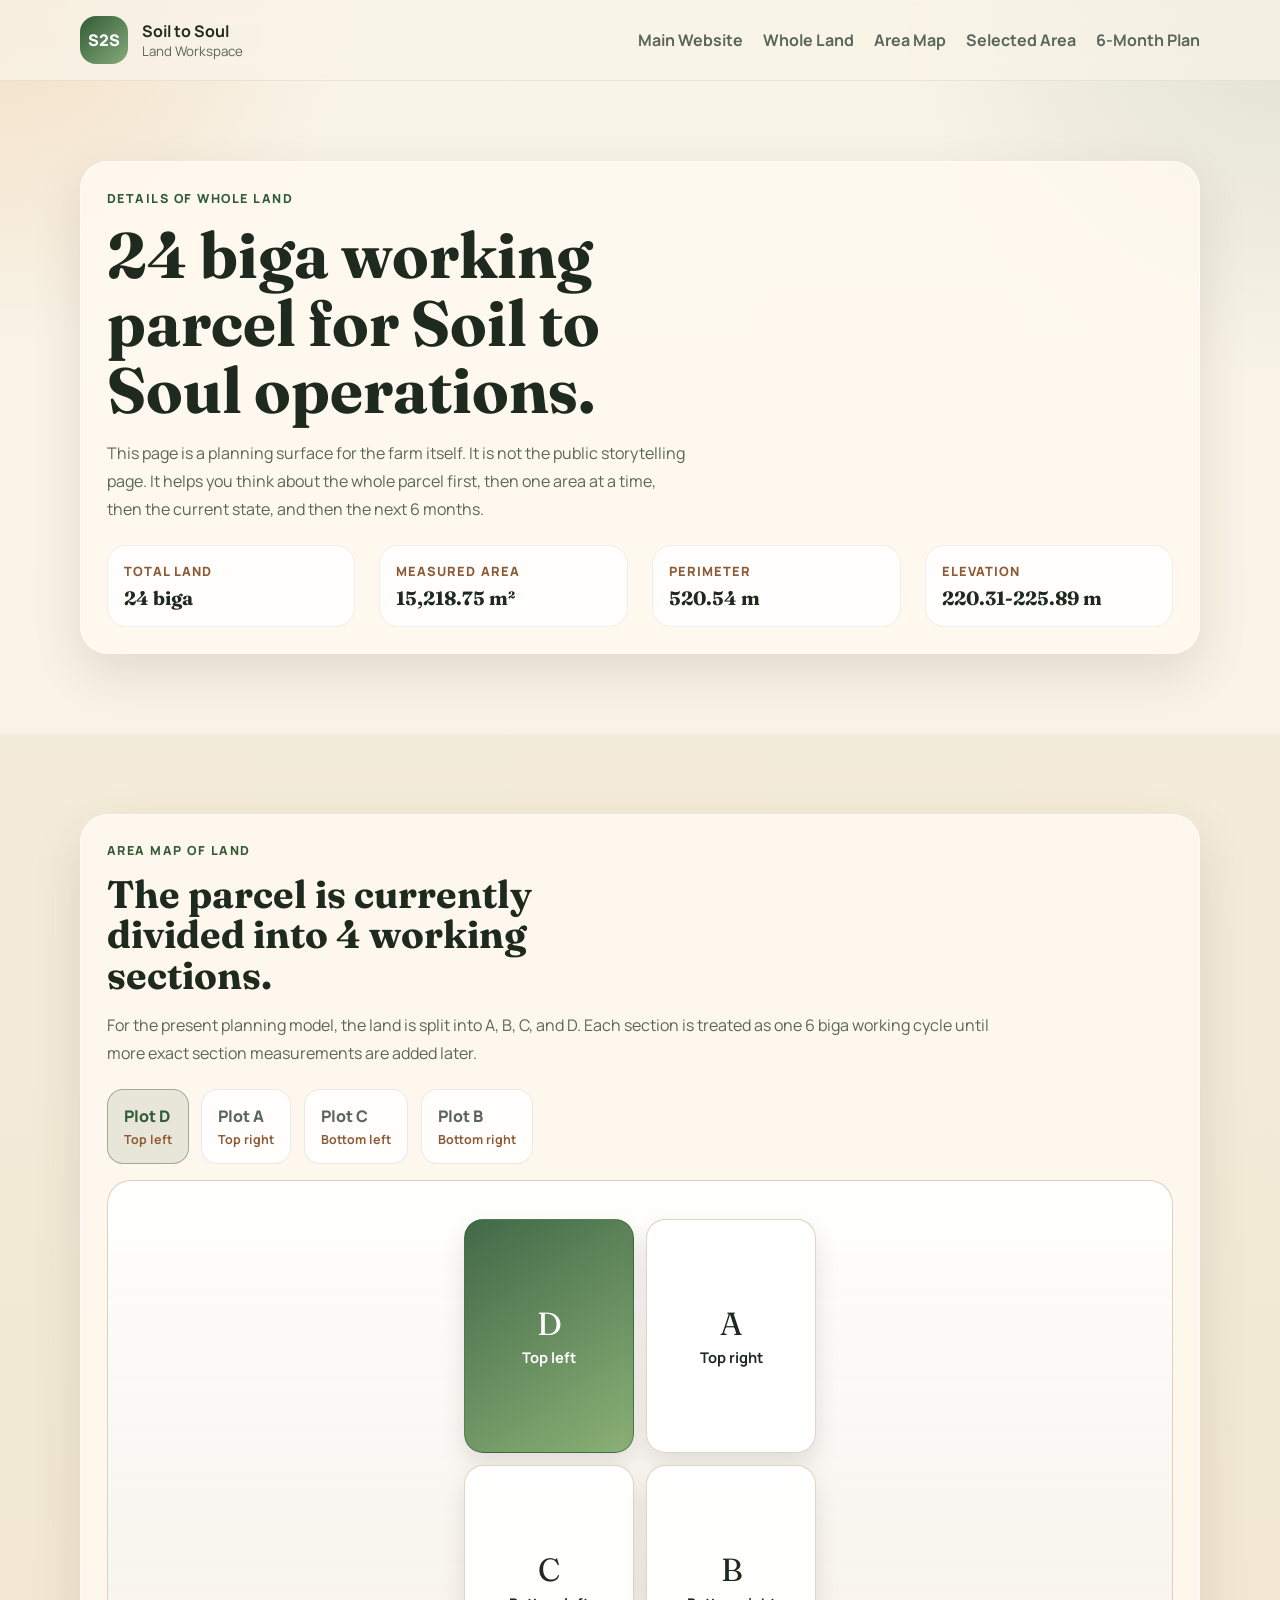
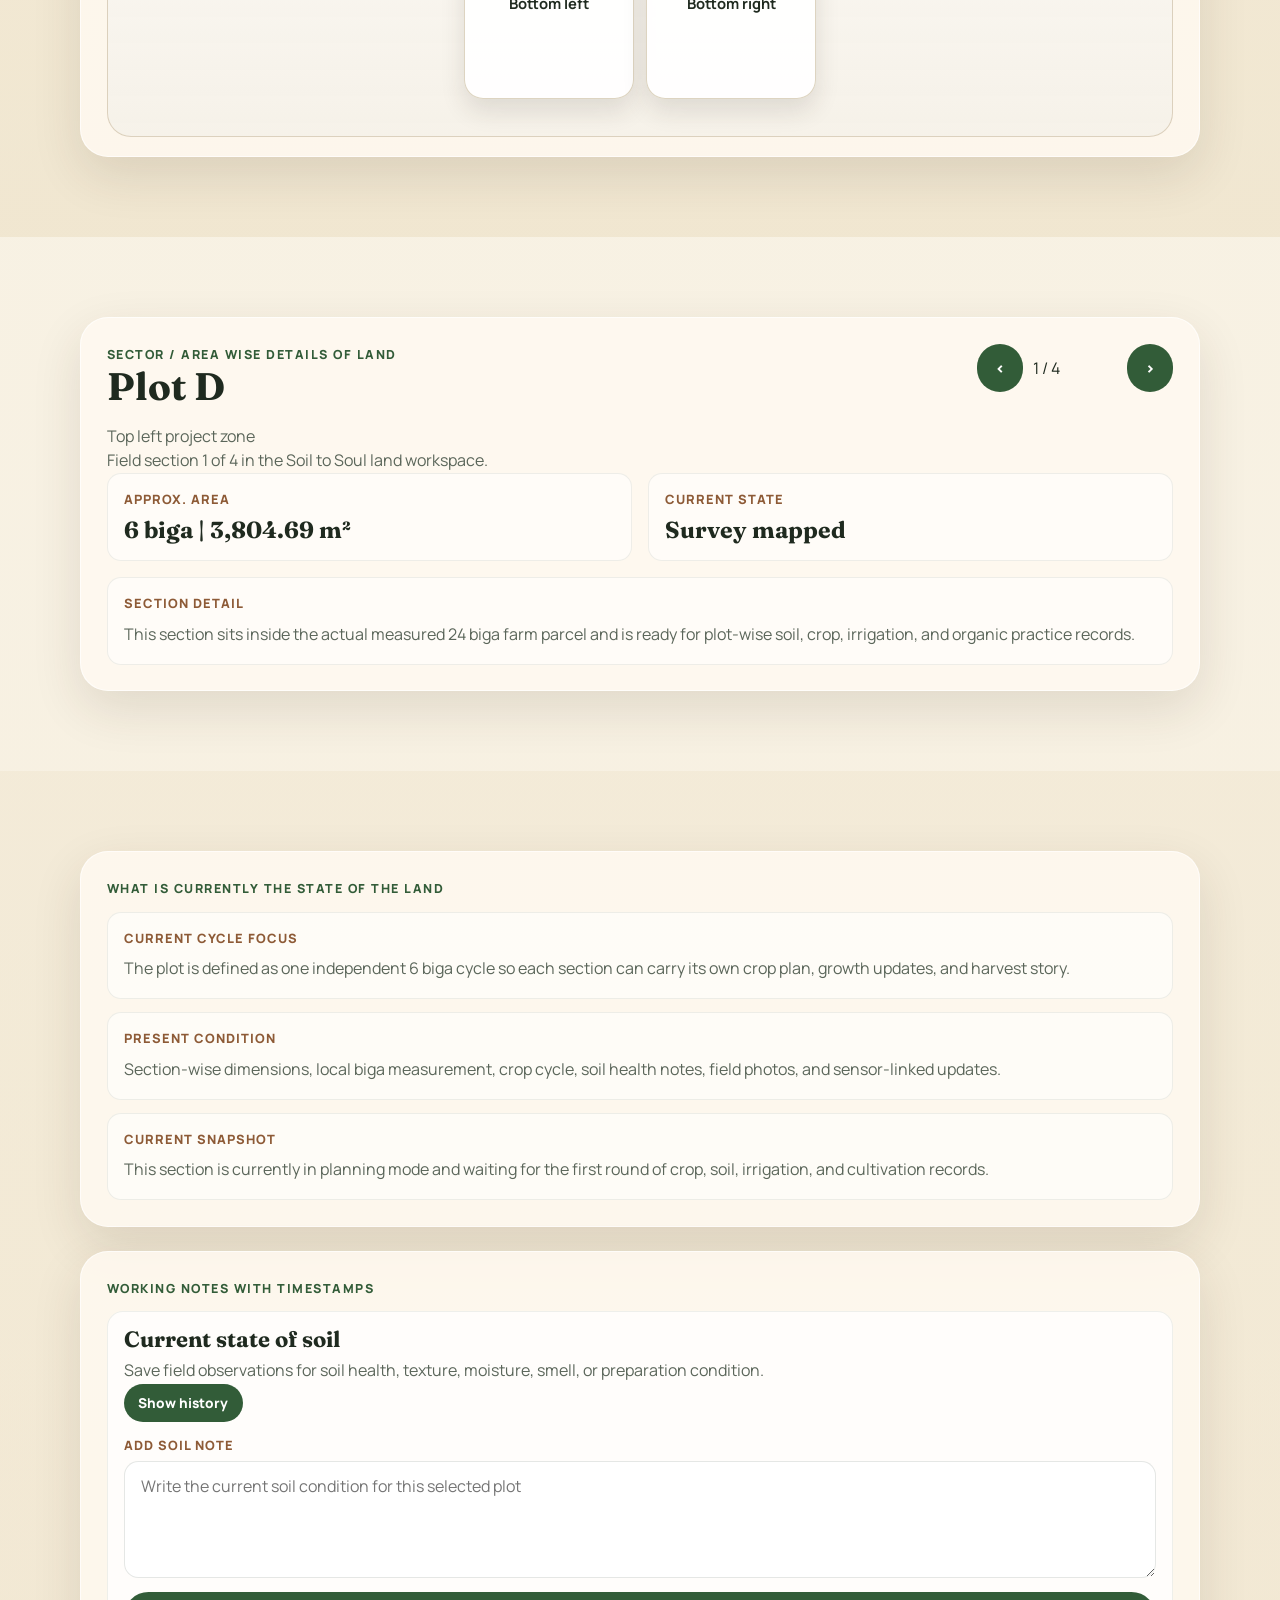
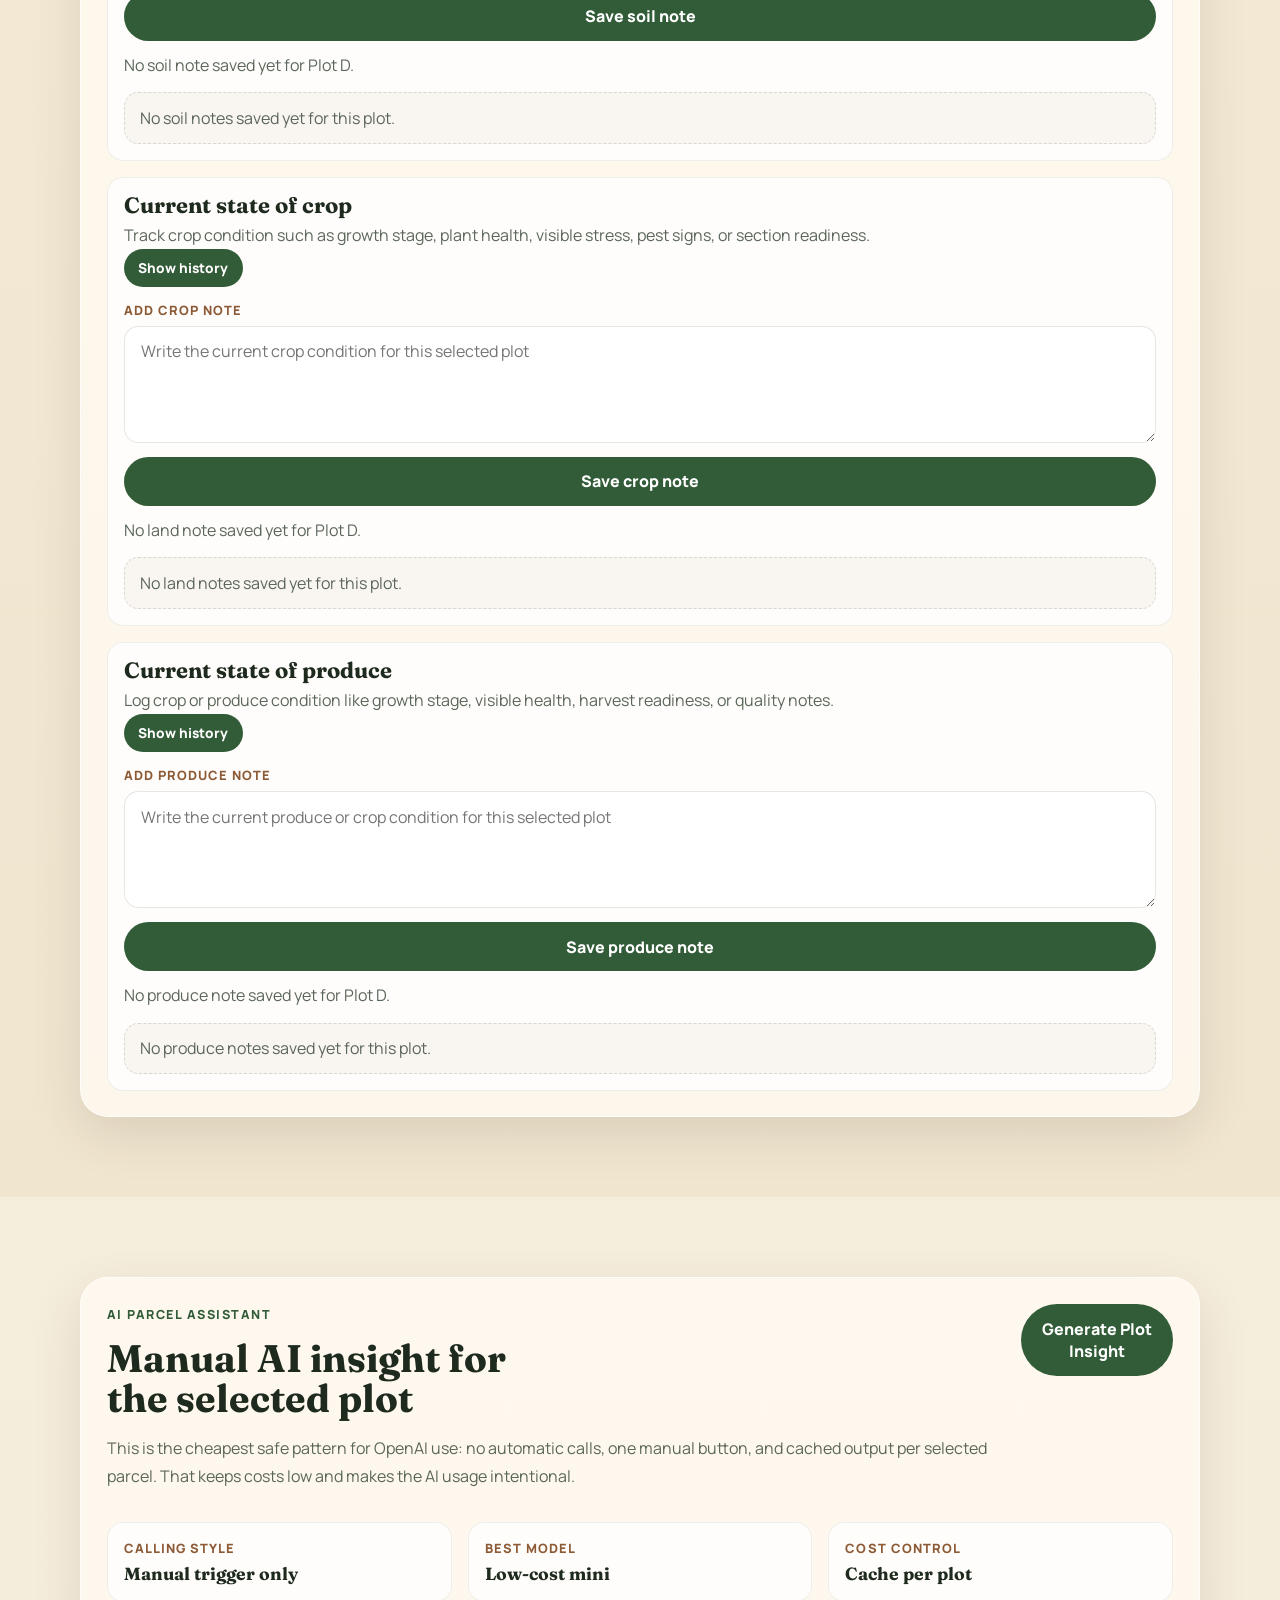
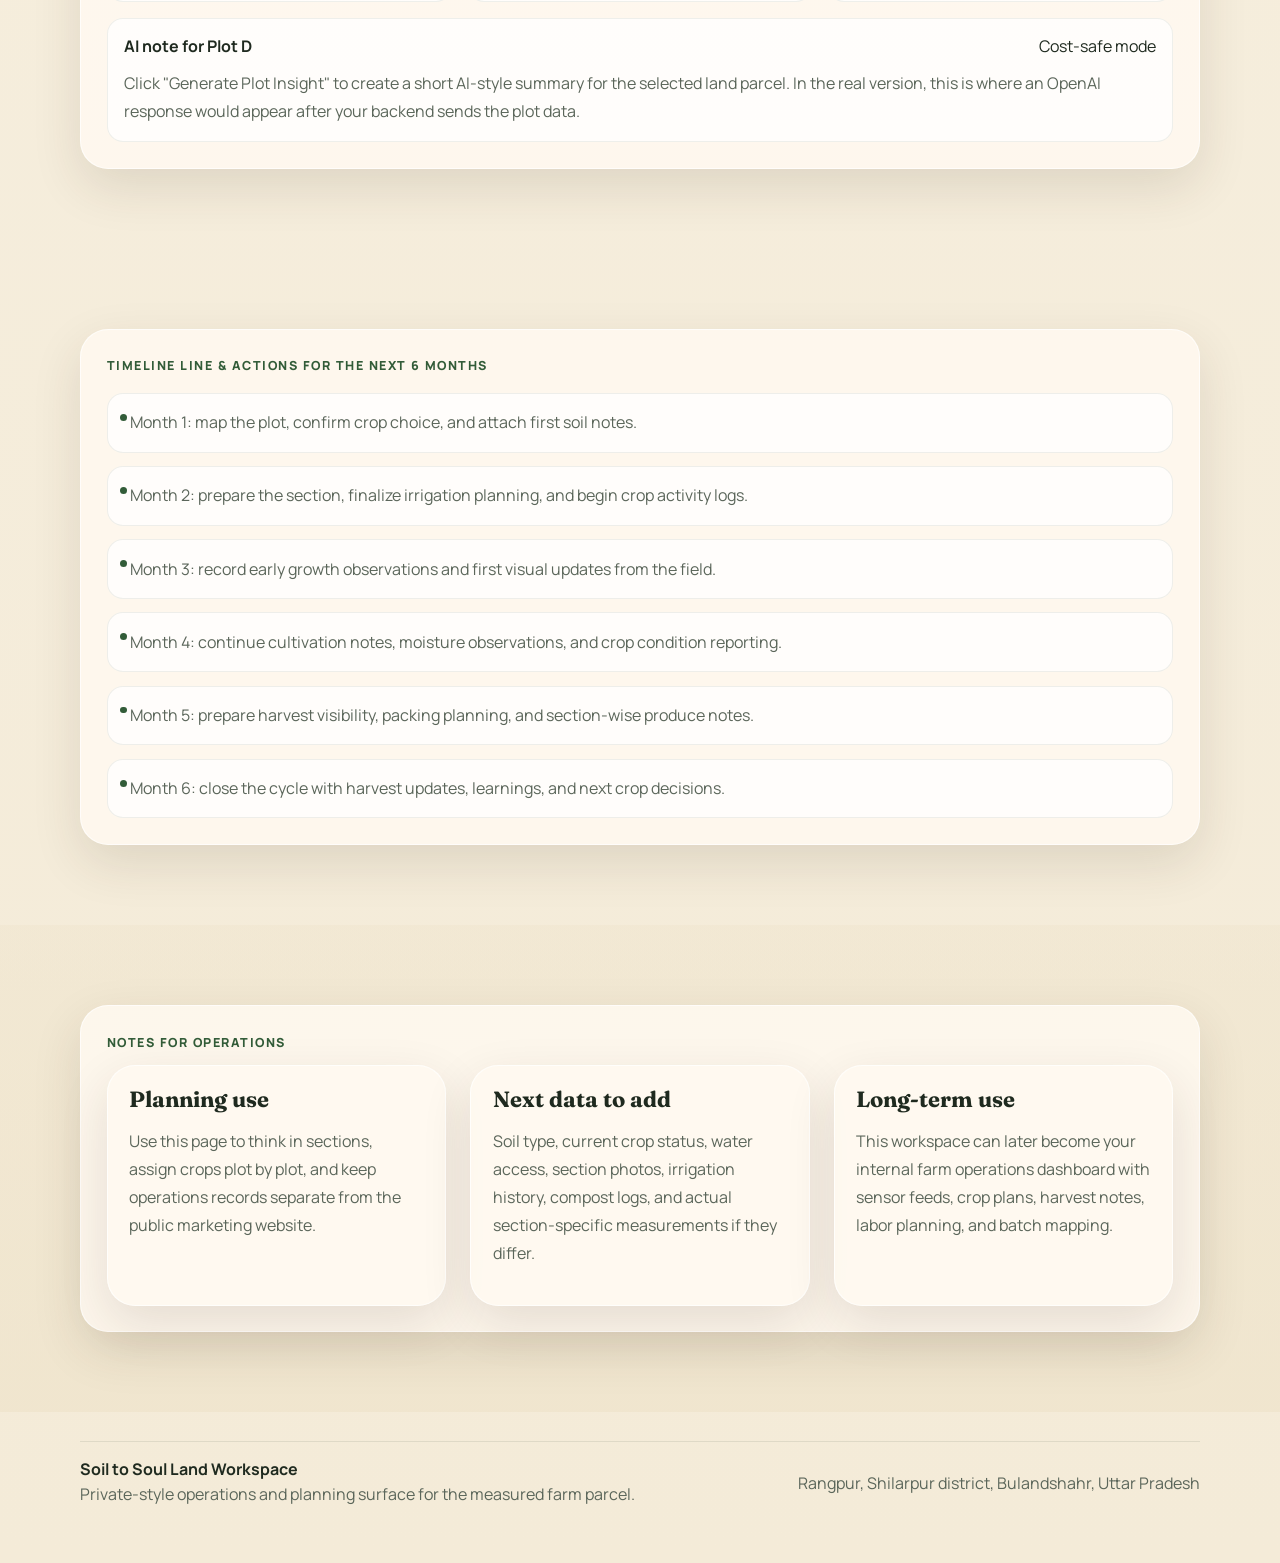
==== commit 0fbf915f: "Rename land notes to crop notes" ====
--- a/land-workspace.html
+++ b/land-workspace.html
@@ -204,20 +204,20 @@
             <section class="note-box-card" data-note-type="land">
               <div class="note-box-head">
                 <div>
-                  <h3>Current state of land</h3>
-                  <p>Track land condition such as leveling, water flow, section readiness, access, or operational issues.</p>
+                  <h3>Current state of crop</h3>
+                  <p>Track crop condition such as growth stage, plant health, visible stress, pest signs, or section readiness.</p>
                 </div>
                 <button class="button button-muted note-history-toggle" type="button" data-note-toggle="land" aria-expanded="false">
                   Show history
                 </button>
               </div>
               <label class="note-input-wrap">
-                <span>Add land note</span>
-                <textarea id="landNoteInput" rows="4" placeholder="Write the current land condition for this selected plot"></textarea>
+                <span>Add crop note</span>
+                <textarea id="landNoteInput" rows="4" placeholder="Write the current crop condition for this selected plot"></textarea>
               </label>
               <div class="note-box-actions">
-                <button class="button note-save-button" type="button" data-note-save="land">Save land note</button>
-                <p id="landNoteStatus" class="note-save-status">No land note saved yet for this selected plot.</p>
+                <button class="button note-save-button" type="button" data-note-save="land">Save crop note</button>
+                <p id="landNoteStatus" class="note-save-status">No crop note saved yet for this selected plot.</p>
               </div>
               <div id="landNoteHistory" class="note-history-panel hidden" data-note-history="land"></div>
             </section>
--- a/styles.css
+++ b/styles.css
@@ -1030,13 +1030,20 @@
 
 .note-box-grid {
   display: grid;
-  grid-template-columns: repeat(3, 1fr);
-  gap: 1rem;
+  grid-template-columns: 1fr;
+  gap: 1rem;
+  align-items: start;
 }
 
 .note-box-card {
   display: grid;
-  gap: 1rem;
+  grid-template-columns: 1fr auto;
+  grid-template-areas:
+    "head toggle"
+    "input input"
+    "actions actions"
+    "history history";
+  gap: 0.85rem 1rem;
   padding: 1rem;
   border-radius: 1rem;
   background: rgba(255, 255, 255, 0.78);
@@ -1044,14 +1051,12 @@
 }
 
 .note-box-head {
-  display: flex;
-  align-items: flex-start;
-  justify-content: space-between;
-  gap: 0.75rem;
+  grid-area: head;
+  display: block;
 }
 
 .note-box-head h3 {
-  margin-bottom: 0.4rem;
+  margin-bottom: 0.25rem;
 }
 
 .note-box-head p,
@@ -1060,6 +1065,7 @@
 }
 
 .note-input-wrap {
+  grid-area: input;
   display: grid;
   gap: 0.45rem;
 }
@@ -1083,13 +1089,24 @@
 }
 
 .note-box-actions {
+  grid-area: actions;
   display: grid;
   gap: 0.6rem;
 }
 
 .note-history-panel {
+  grid-area: history;
   display: grid;
   gap: 0.65rem;
+}
+
+.note-history-toggle {
+  grid-area: toggle;
+  align-self: start;
+  justify-self: end;
+  min-height: 2.4rem;
+  padding: 0.55rem 0.85rem;
+  font-size: 0.85rem;
 }
 
 .note-history-entry {
@@ -1255,9 +1272,12 @@
   .faq-grid,
   .ops-grid,
   .ai-ops-grid,
-  .note-box-grid,
   .whole-land-grid {
     grid-template-columns: repeat(2, 1fr);
+  }
+
+  .note-box-grid {
+    grid-template-columns: 1fr;
   }
 }
 
@@ -1293,19 +1313,36 @@
   .faq-grid,
   .ops-grid,
   .ai-ops-grid,
-  .note-box-grid,
   .whole-land-grid,
   .stat-row,
   .plot-metrics {
     grid-template-columns: 1fr;
   }
 
+  .note-box-grid {
+    grid-template-columns: 1fr;
+  }
+
   .ai-ops-head,
   .ai-output-head,
   .note-box-head {
     flex-direction: column;
   }
 
+  .note-box-card {
+    grid-template-columns: 1fr;
+    grid-template-areas:
+      "head"
+      "toggle"
+      "input"
+      "actions"
+      "history";
+  }
+
+  .note-history-toggle {
+    justify-self: start;
+  }
+
   .land-overview {
     flex-direction: column;
     align-items: start;
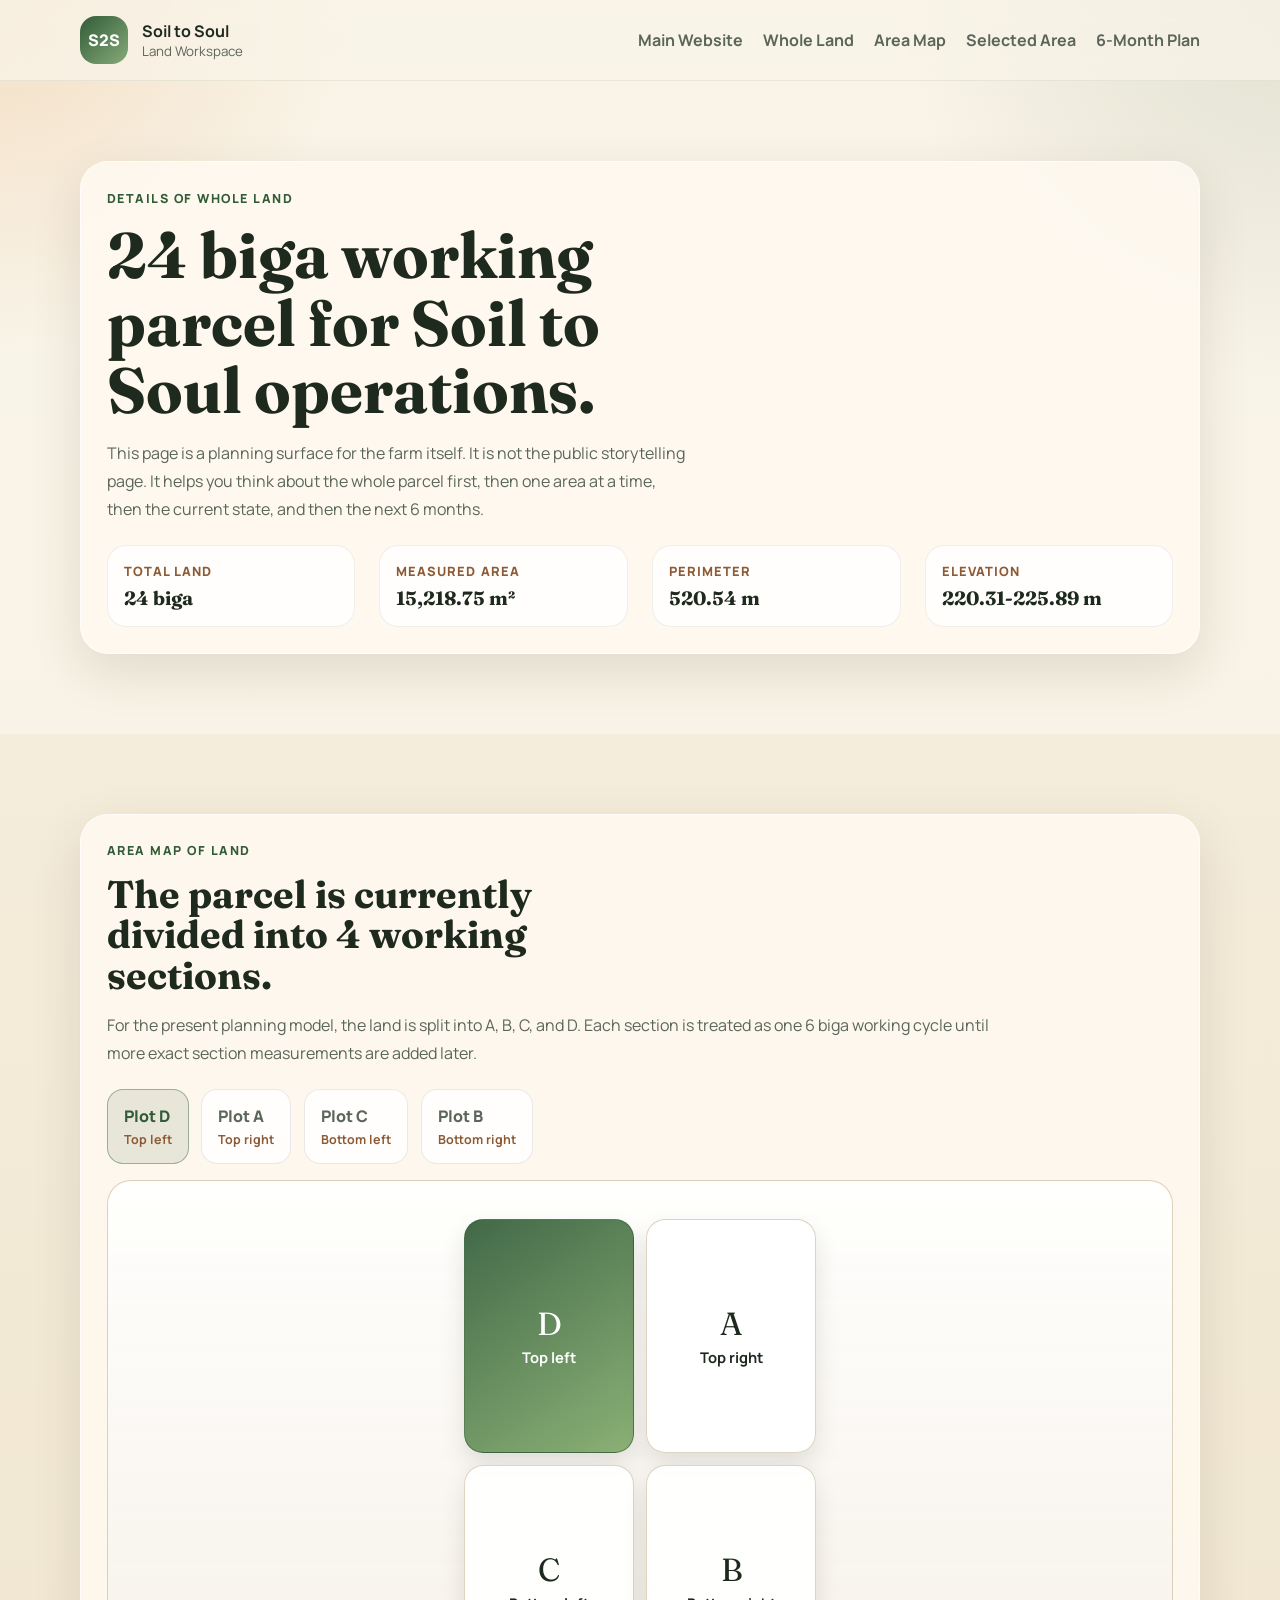
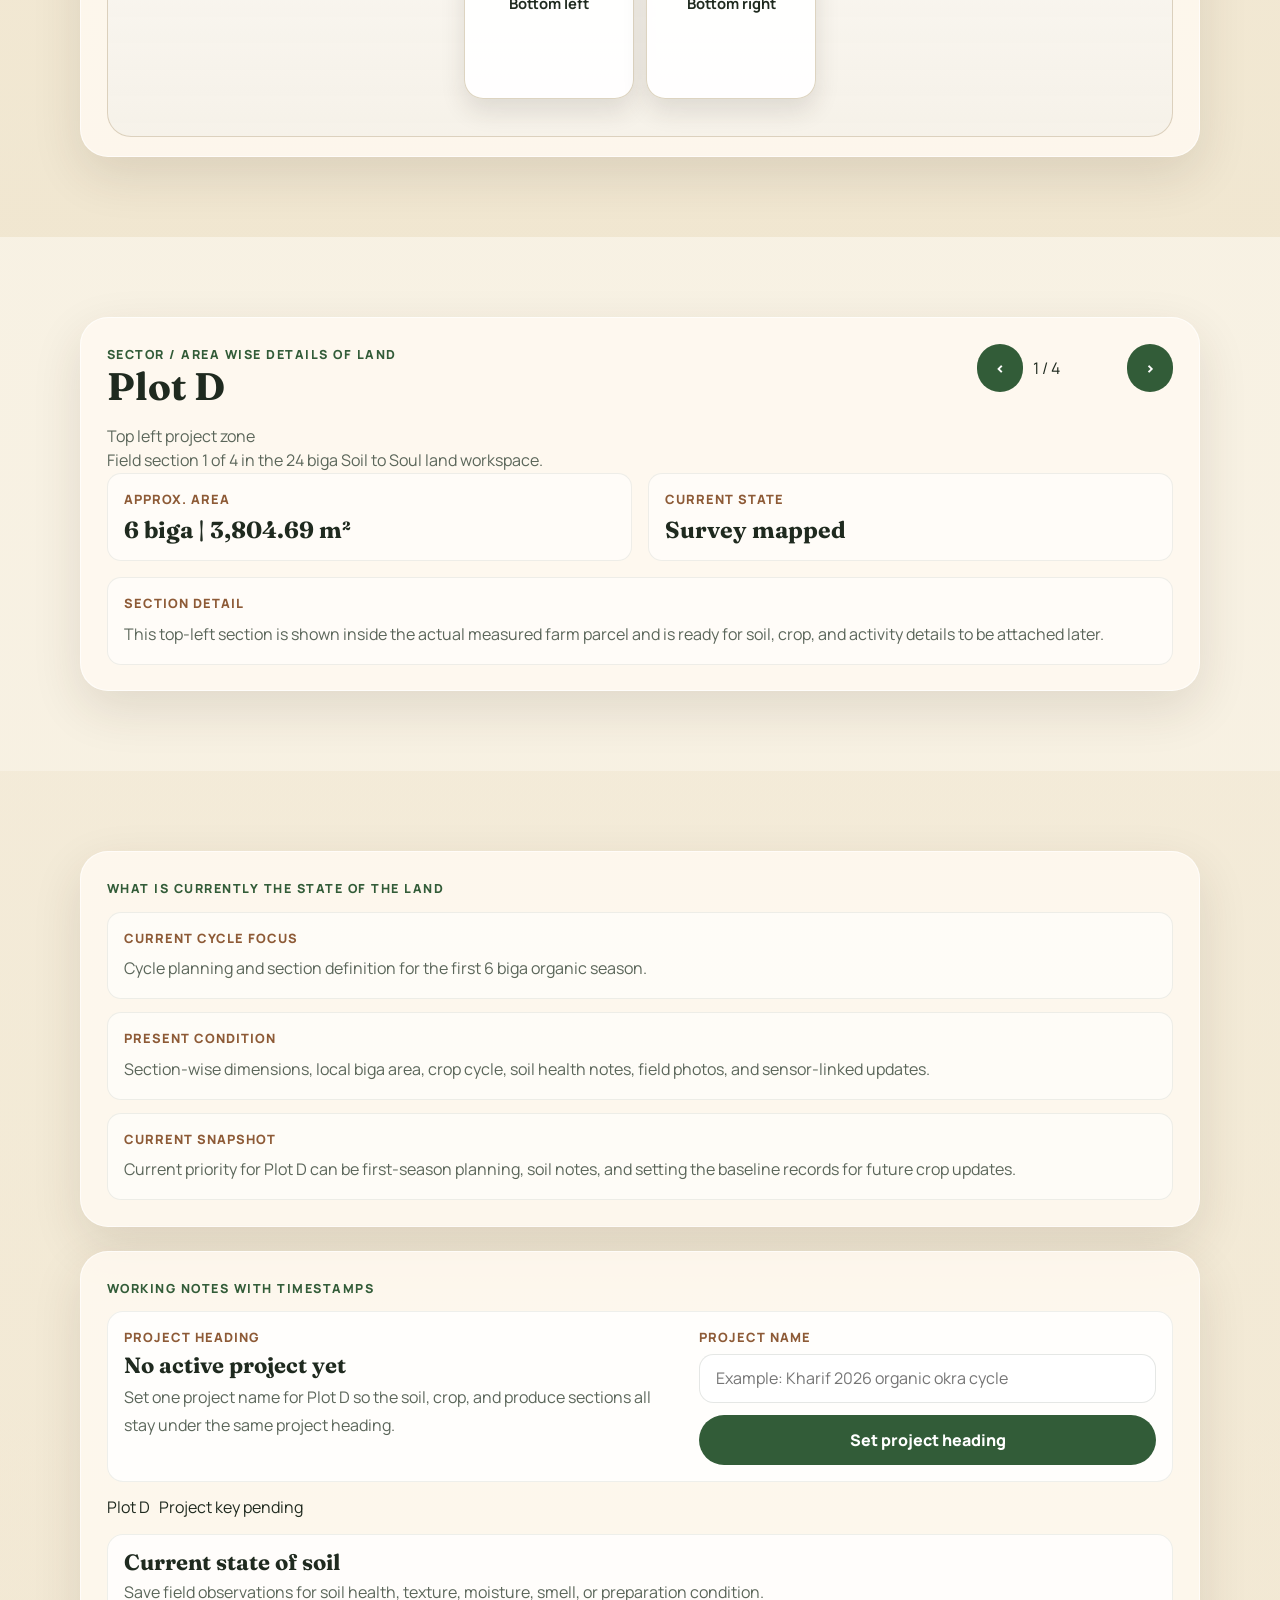
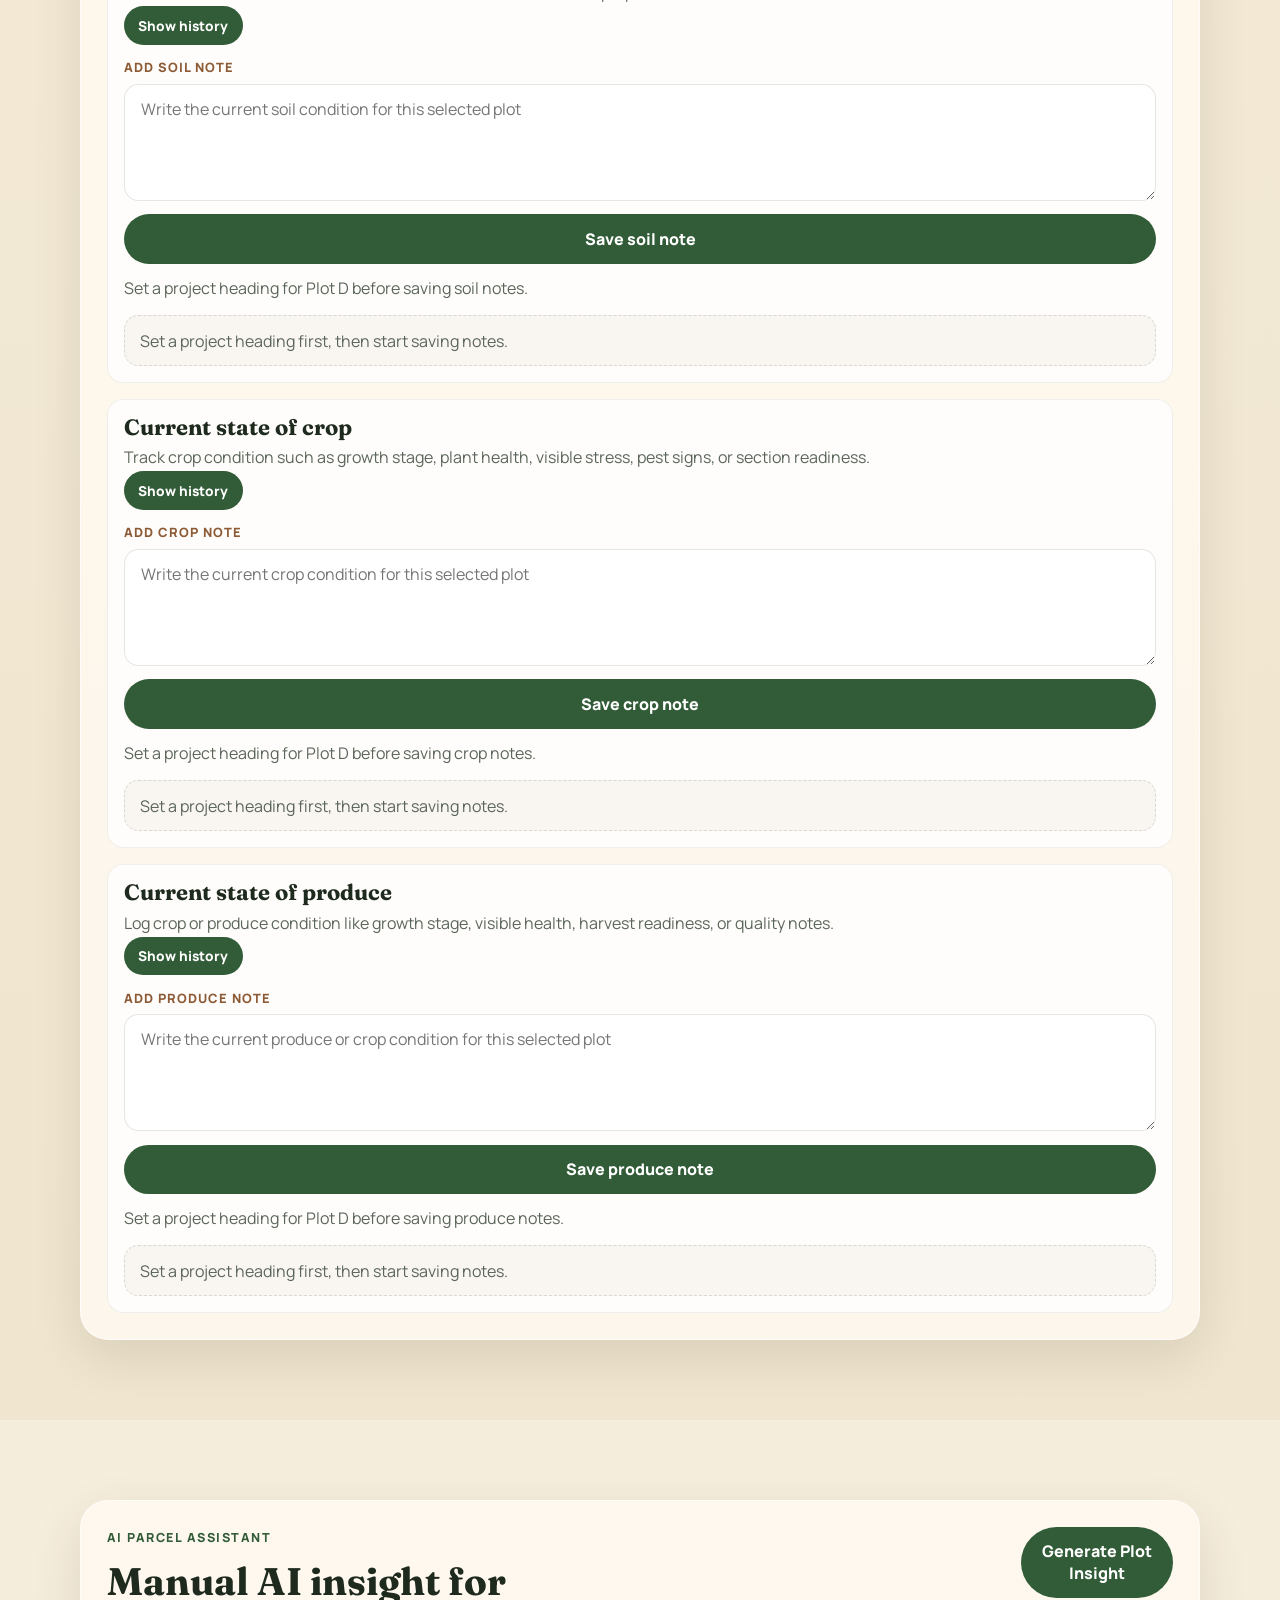
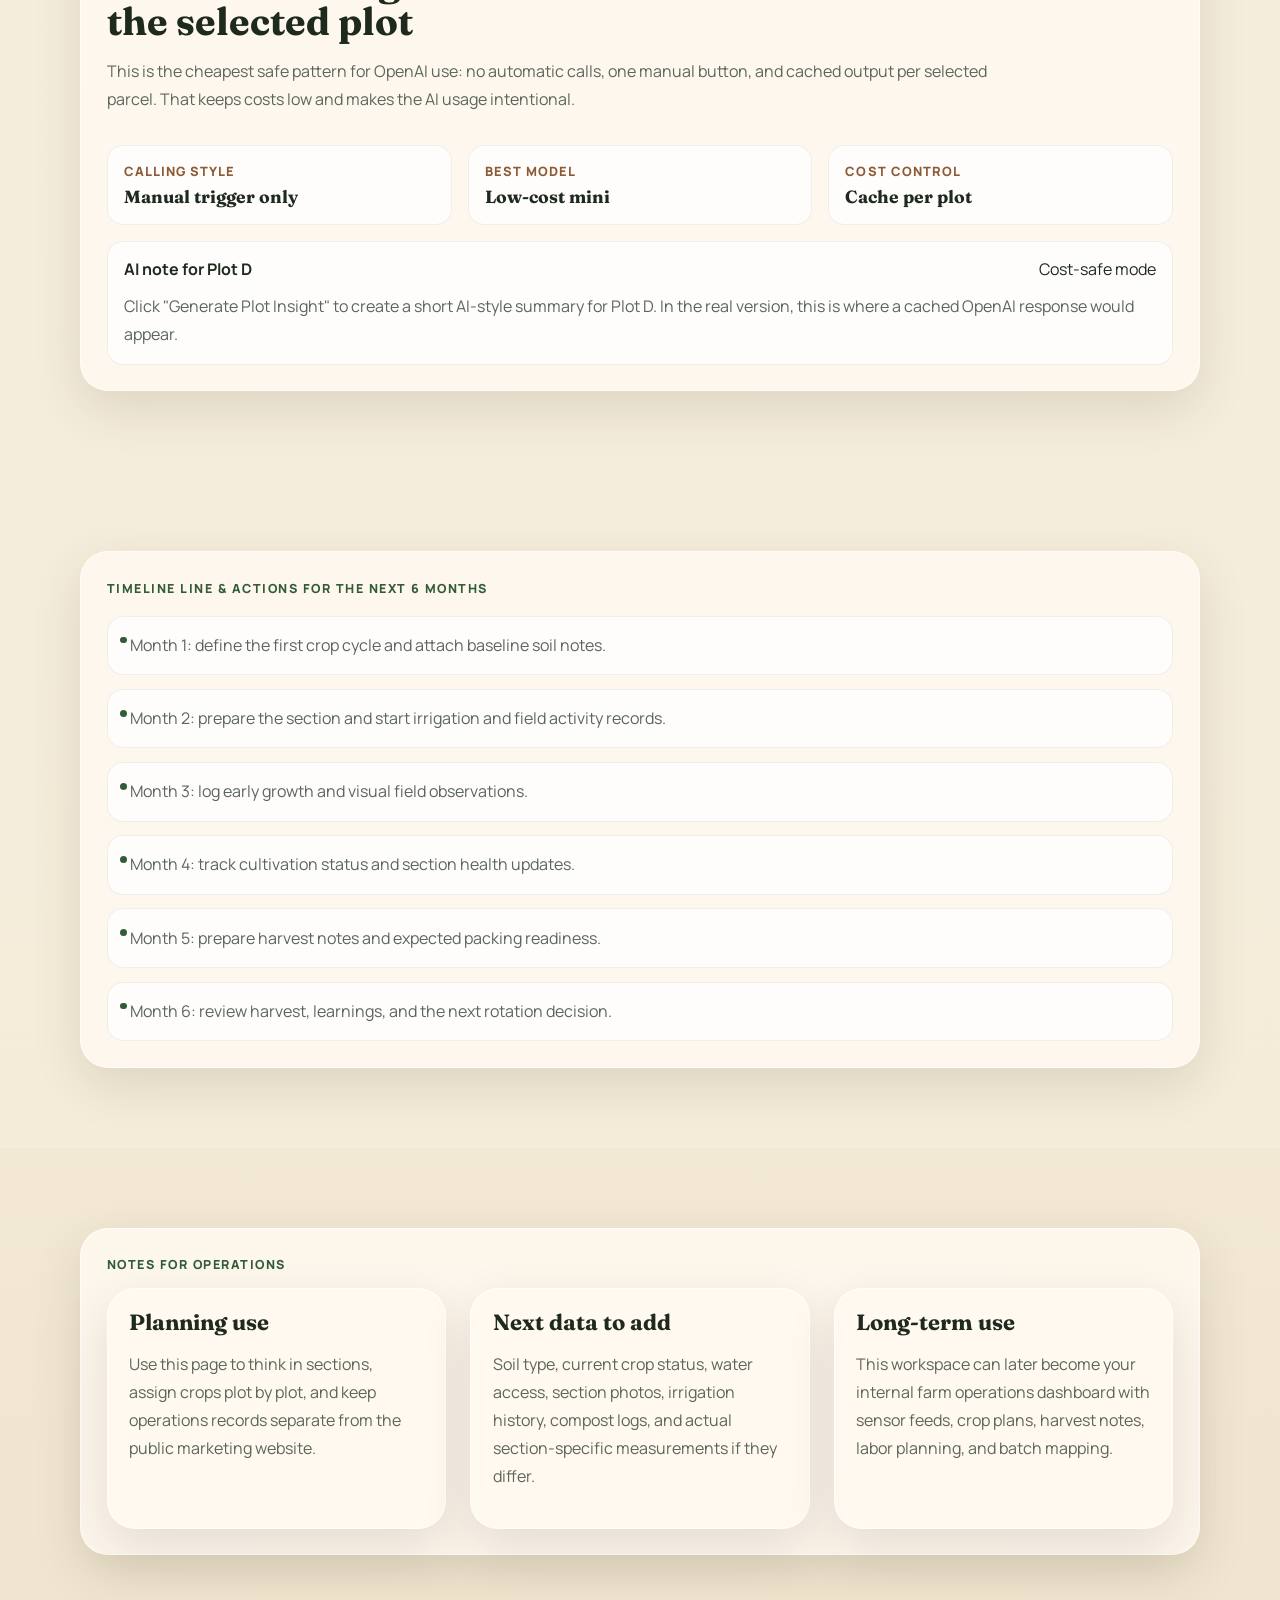
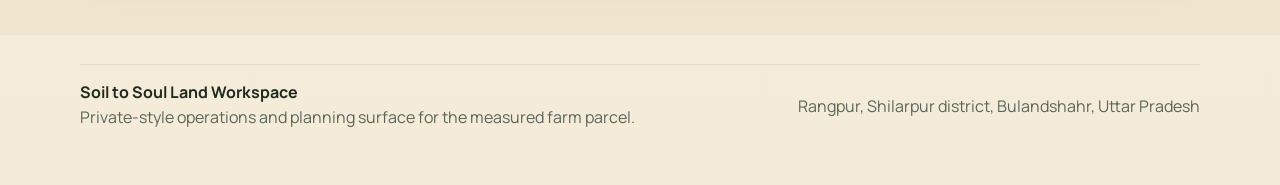
==== commit c88eaa57: "Group working notes under project heading" ====
--- a/land-workspace.html
+++ b/land-workspace.html
@@ -179,6 +179,28 @@
 
         <article class="land-flow-card">
           <p class="eyebrow">Working notes with timestamps</p>
+          <div class="project-notes-shell">
+            <div class="project-heading-card">
+              <div>
+                <span class="plot-label">Project heading</span>
+                <h3 id="activeProjectTitle">No active project yet</h3>
+                <p id="activeProjectSummary">Set one project name for this selected plot so all soil, crop, and produce notes stay grouped under that project.</p>
+              </div>
+              <div class="project-heading-actions">
+                <label class="project-heading-input">
+                  <span>Project name</span>
+                  <input id="projectNameInput" type="text" placeholder="Example: Kharif 2026 organic okra cycle">
+                </label>
+                <button id="saveProjectNameButton" class="button" type="button">Set project heading</button>
+              </div>
+            </div>
+
+            <div class="project-heading-meta">
+              <span class="status-pill" id="projectPlotPill">Plot D</span>
+              <span class="status-pill" id="projectKeyPill">Project key pending</span>
+            </div>
+          </div>
+
           <div class="note-box-grid">
             <section class="note-box-card" data-note-type="soil">
               <div class="note-box-head">
--- a/styles.css
+++ b/styles.css
@@ -1028,6 +1028,65 @@
   gap: 1rem;
 }
 
+.project-notes-shell {
+  display: grid;
+  gap: 0.9rem;
+  margin-bottom: 1rem;
+}
+
+.project-heading-card {
+  display: grid;
+  grid-template-columns: 1.1fr 0.9fr;
+  gap: 1rem;
+  padding: 1rem;
+  border-radius: 1rem;
+  background: rgba(255, 255, 255, 0.82);
+  border: 1px solid rgba(44, 61, 44, 0.08);
+}
+
+.project-heading-card h3 {
+  margin-bottom: 0.4rem;
+}
+
+.project-heading-card p {
+  margin: 0;
+}
+
+.project-heading-actions {
+  display: grid;
+  gap: 0.75rem;
+  align-content: start;
+}
+
+.project-heading-input {
+  display: grid;
+  gap: 0.45rem;
+}
+
+.project-heading-input span {
+  font-size: 0.8rem;
+  font-weight: 800;
+  letter-spacing: 0.08em;
+  text-transform: uppercase;
+  color: var(--soil);
+}
+
+.project-heading-input input {
+  width: 100%;
+  min-height: 3rem;
+  padding: 0.8rem 1rem;
+  border: 1px solid rgba(44, 61, 44, 0.12);
+  border-radius: 0.9rem;
+  background: rgba(255, 255, 255, 0.96);
+  color: var(--ink);
+}
+
+.project-heading-meta {
+  display: flex;
+  flex-wrap: wrap;
+  gap: 0.6rem;
+}
+
 .note-box-grid {
   display: grid;
   grid-template-columns: 1fr;
@@ -1124,6 +1183,13 @@
   letter-spacing: 0.06em;
   text-transform: uppercase;
   color: var(--soil);
+}
+
+.note-history-project {
+  display: block;
+  margin-bottom: 0.35rem;
+  color: var(--leaf-deep);
+  font-size: 0.92rem;
 }
 
 .note-history-empty {
@@ -1277,6 +1343,10 @@
   }
 
   .note-box-grid {
+    grid-template-columns: 1fr;
+  }
+
+  .project-heading-card {
     grid-template-columns: 1fr;
   }
 }
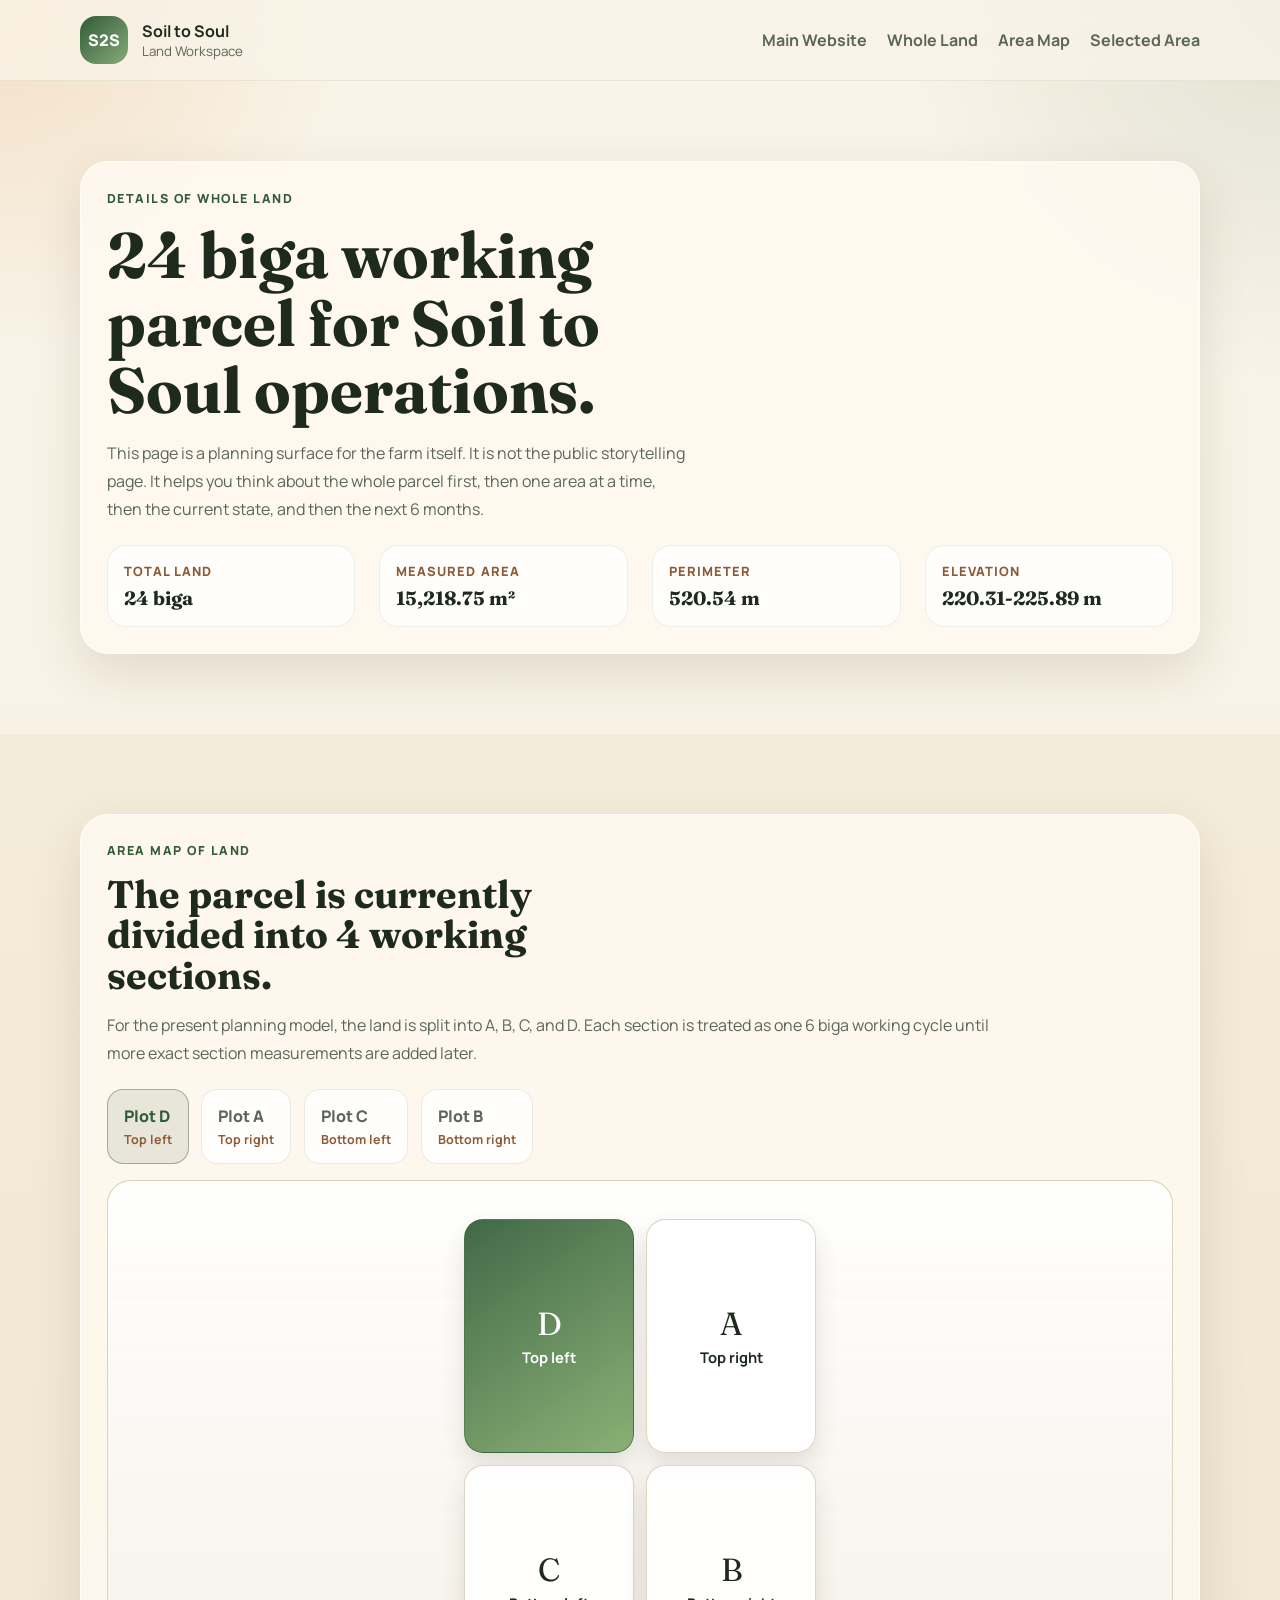
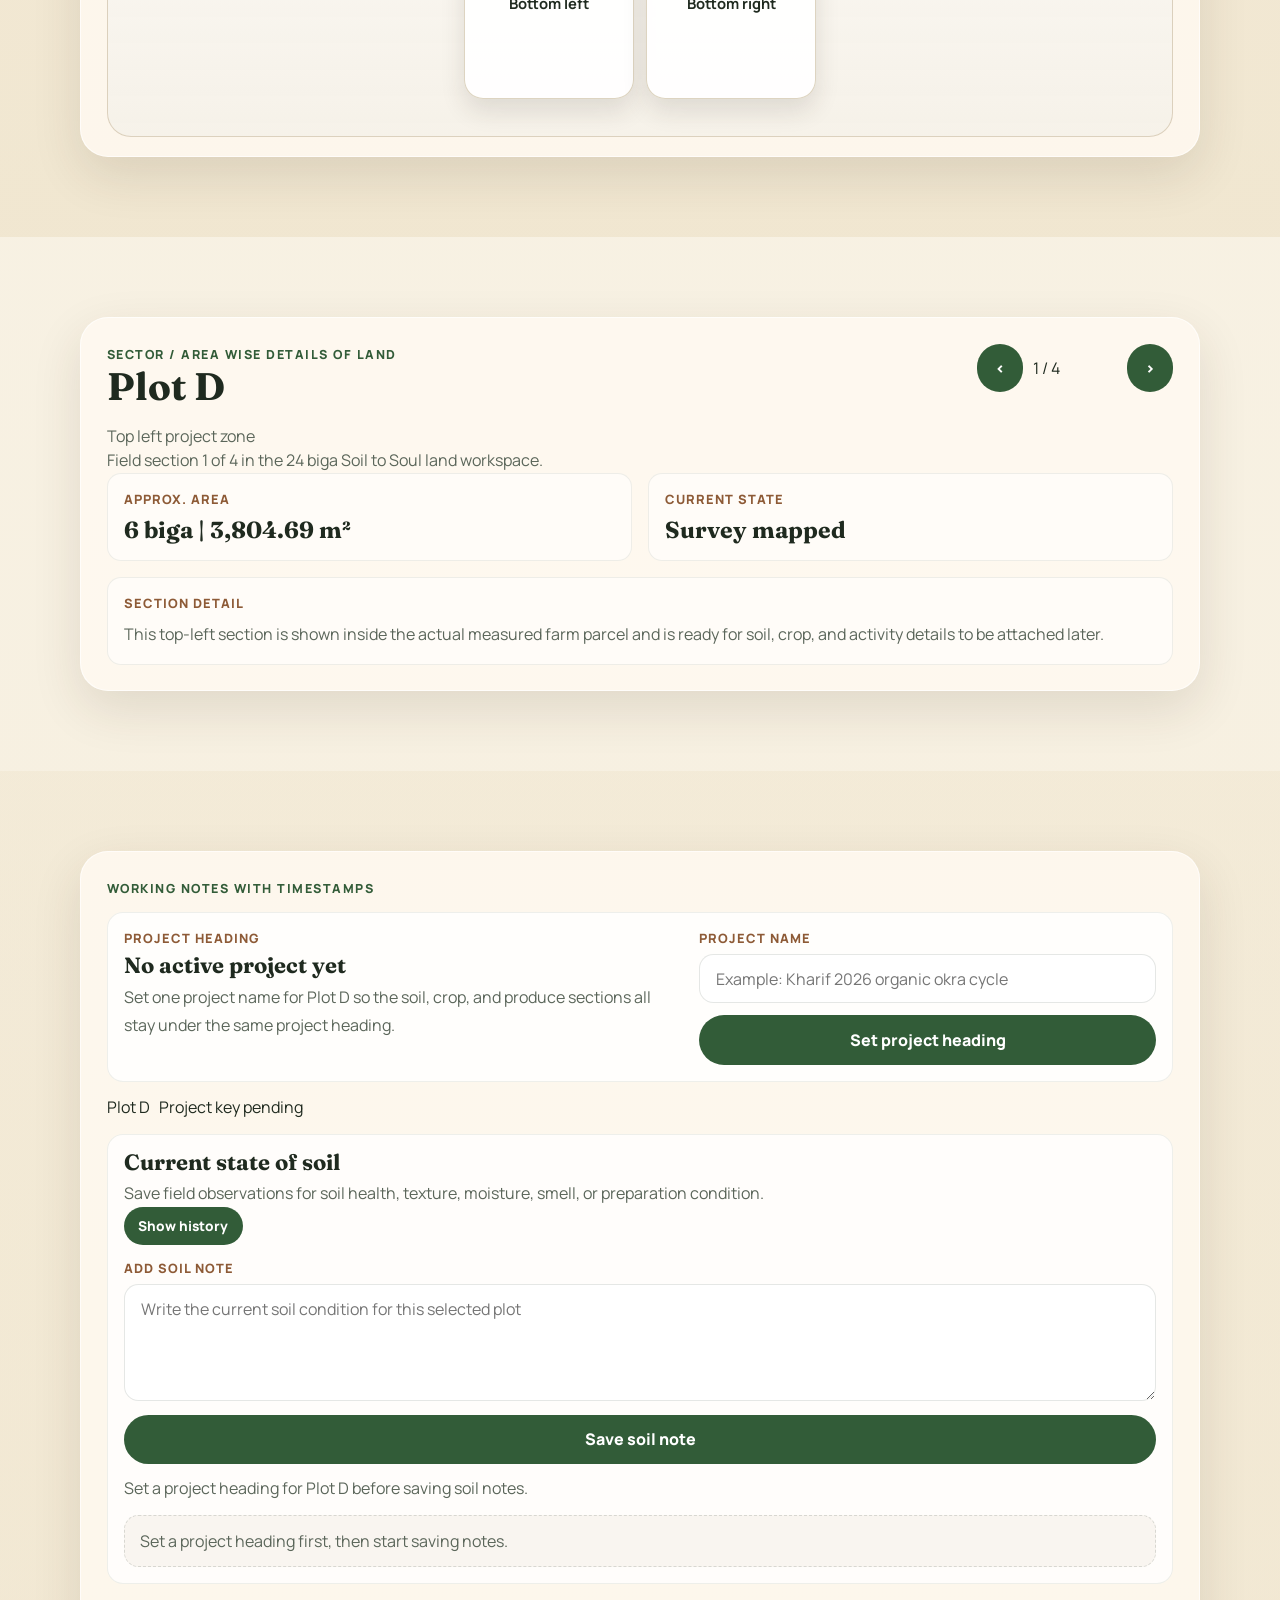
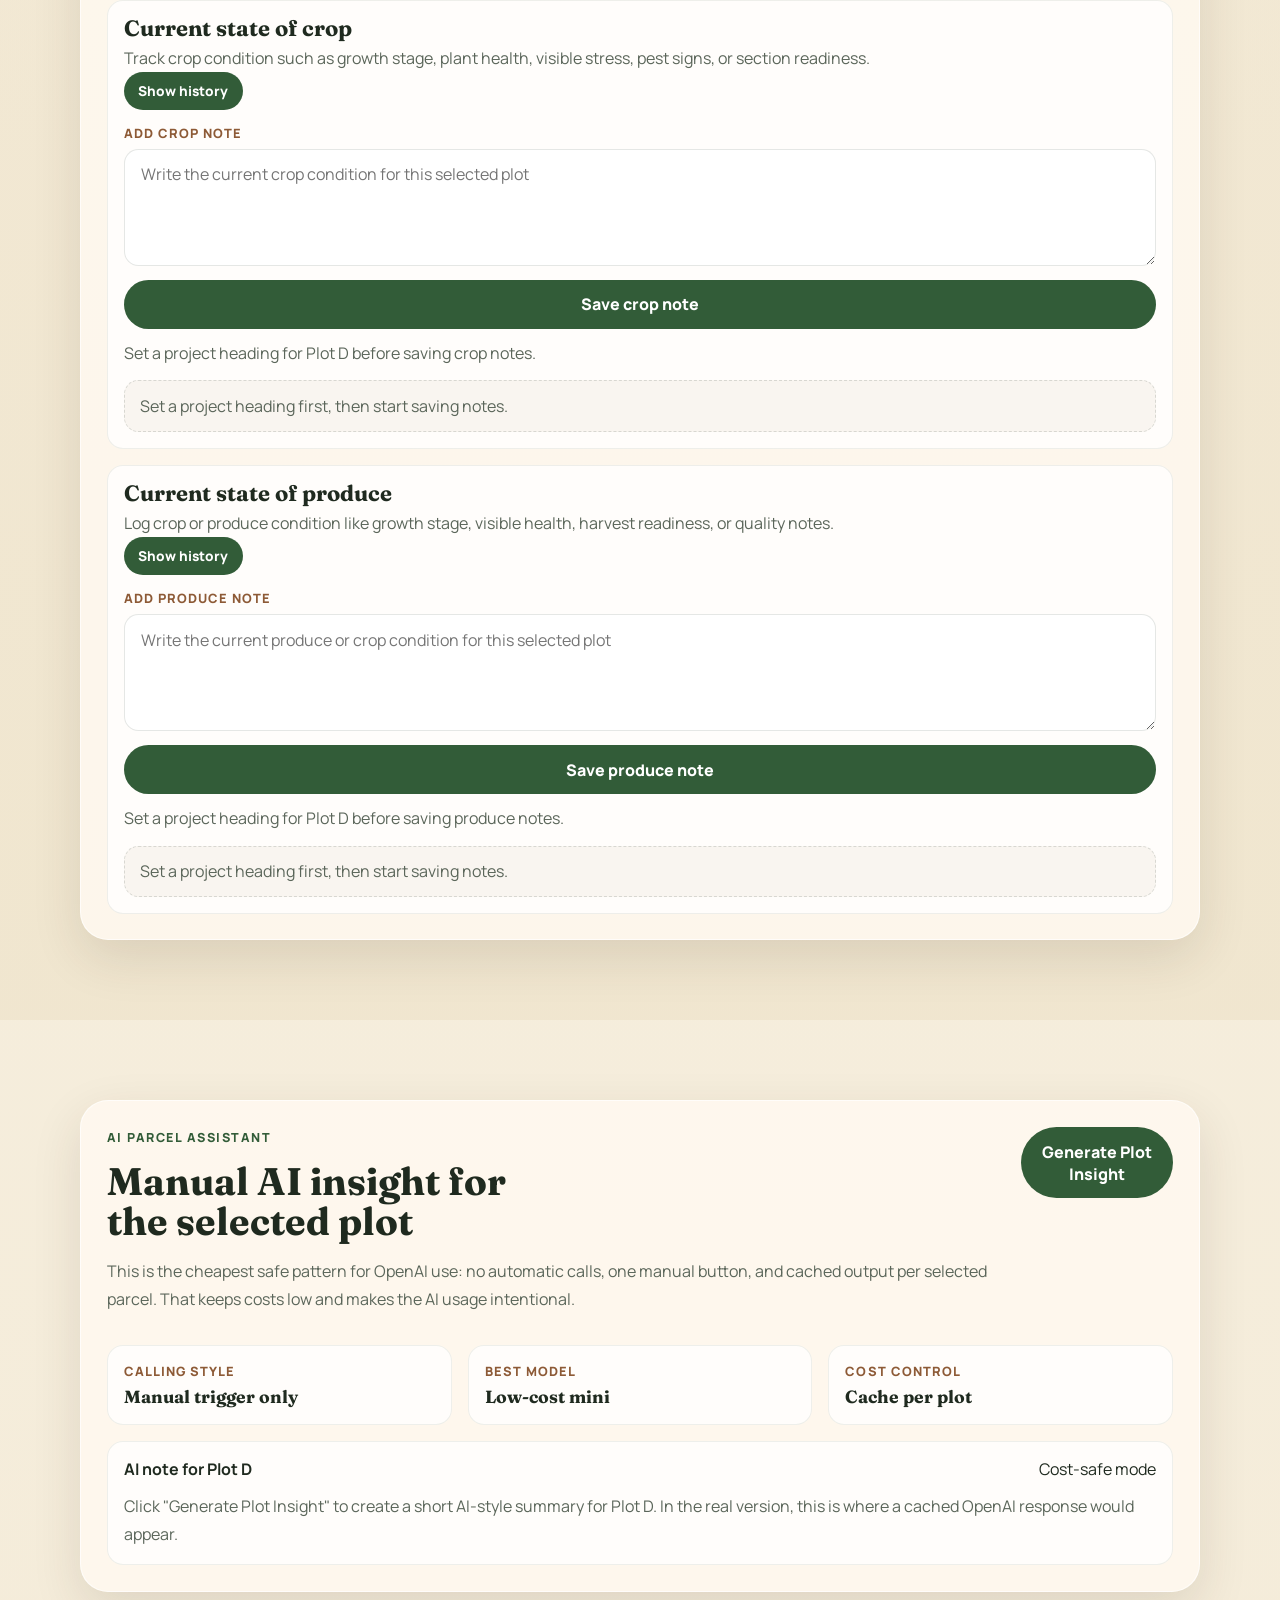
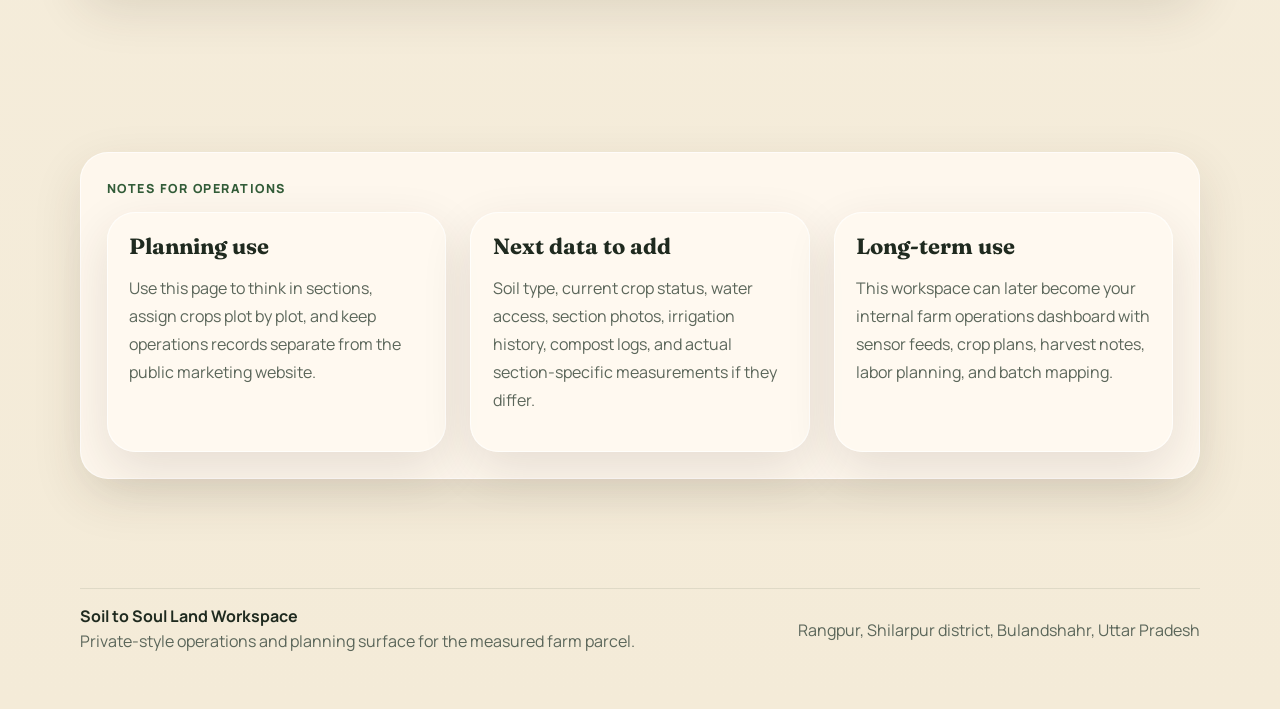
==== commit 7227aa86: "Remove land state and timeline sections" ====
--- a/land-workspace.html
+++ b/land-workspace.html
@@ -33,7 +33,6 @@
         <a href="#whole-land">Whole Land</a>
         <a href="#workspace-map">Area Map</a>
         <a href="#selected-area">Selected Area</a>
-        <a href="#next-six-months">6-Month Plan</a>
       </nav>
     </div>
   </header>
@@ -157,26 +156,8 @@
       </div>
     </section>
 
-    <section class="section section-tinted" id="current-state">
-      <div class="container land-flow">
-        <article class="land-flow-card">
-          <p class="eyebrow">What is currently the state of the land</p>
-          <div class="plot-details">
-            <div>
-              <span class="plot-label">Current cycle focus</span>
-              <p id="plotCycle">The plot is defined as one independent 6 biga cycle so each section can carry its own crop plan, growth updates, and harvest story.</p>
-            </div>
-            <div>
-              <span class="plot-label">Present condition</span>
-              <p id="plotWebsite">Section-wise dimensions, local biga measurement, crop cycle, soil health notes, field photos, and sensor-linked updates.</p>
-            </div>
-            <div>
-              <span class="plot-label">Current snapshot</span>
-              <p id="plotCurrent">This section is currently in planning mode and waiting for the first round of crop, soil, irrigation, and cultivation records.</p>
-            </div>
-          </div>
-        </article>
-
+    <section class="section section-tinted" id="workspace-notes">
+      <div class="container land-flow">
         <article class="land-flow-card">
           <p class="eyebrow">Working notes with timestamps</p>
           <div class="project-notes-shell">
@@ -313,23 +294,7 @@
       </div>
     </section>
 
-    <section class="section" id="next-six-months">
-      <div class="container land-flow">
-        <article class="land-flow-card">
-          <p class="eyebrow">Timeline line & actions for the next 6 months</p>
-          <ul id="plotTimeline" class="plan-timeline">
-            <li>Month 1: map the plot, confirm crop choice, and attach first soil notes.</li>
-            <li>Month 2: prepare the section, finalize irrigation planning, and begin crop activity logs.</li>
-            <li>Month 3: record early growth observations and first visual updates from the field.</li>
-            <li>Month 4: continue cultivation notes, moisture observations, and crop condition reporting.</li>
-            <li>Month 5: prepare harvest visibility, packing planning, and section-wise produce notes.</li>
-            <li>Month 6: close the cycle with harvest updates, learnings, and next crop decisions.</li>
-          </ul>
-        </article>
-      </div>
-    </section>
-
-    <section class="section section-tinted" id="workspace-notes">
+    <section class="section" id="workspace-operations">
       <div class="container land-flow">
         <article class="land-flow-card">
           <p class="eyebrow">Notes for operations</p>
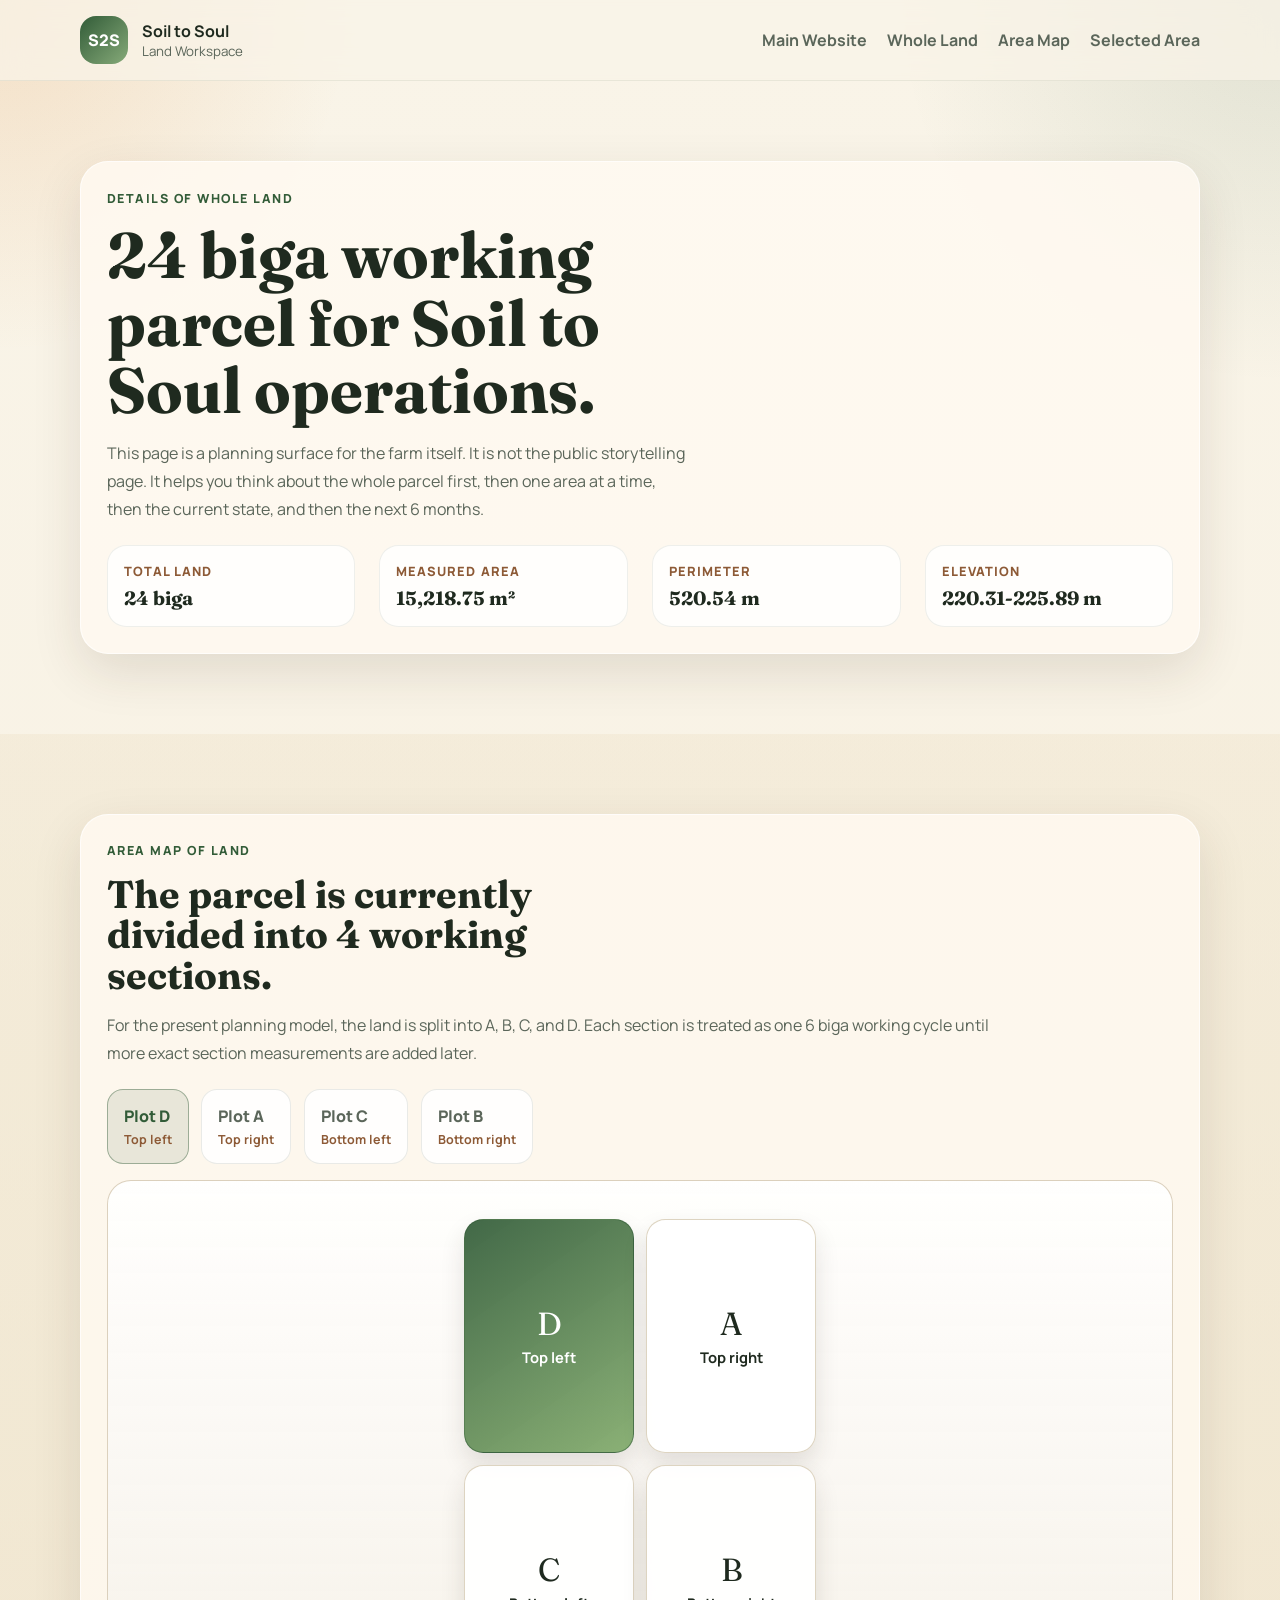
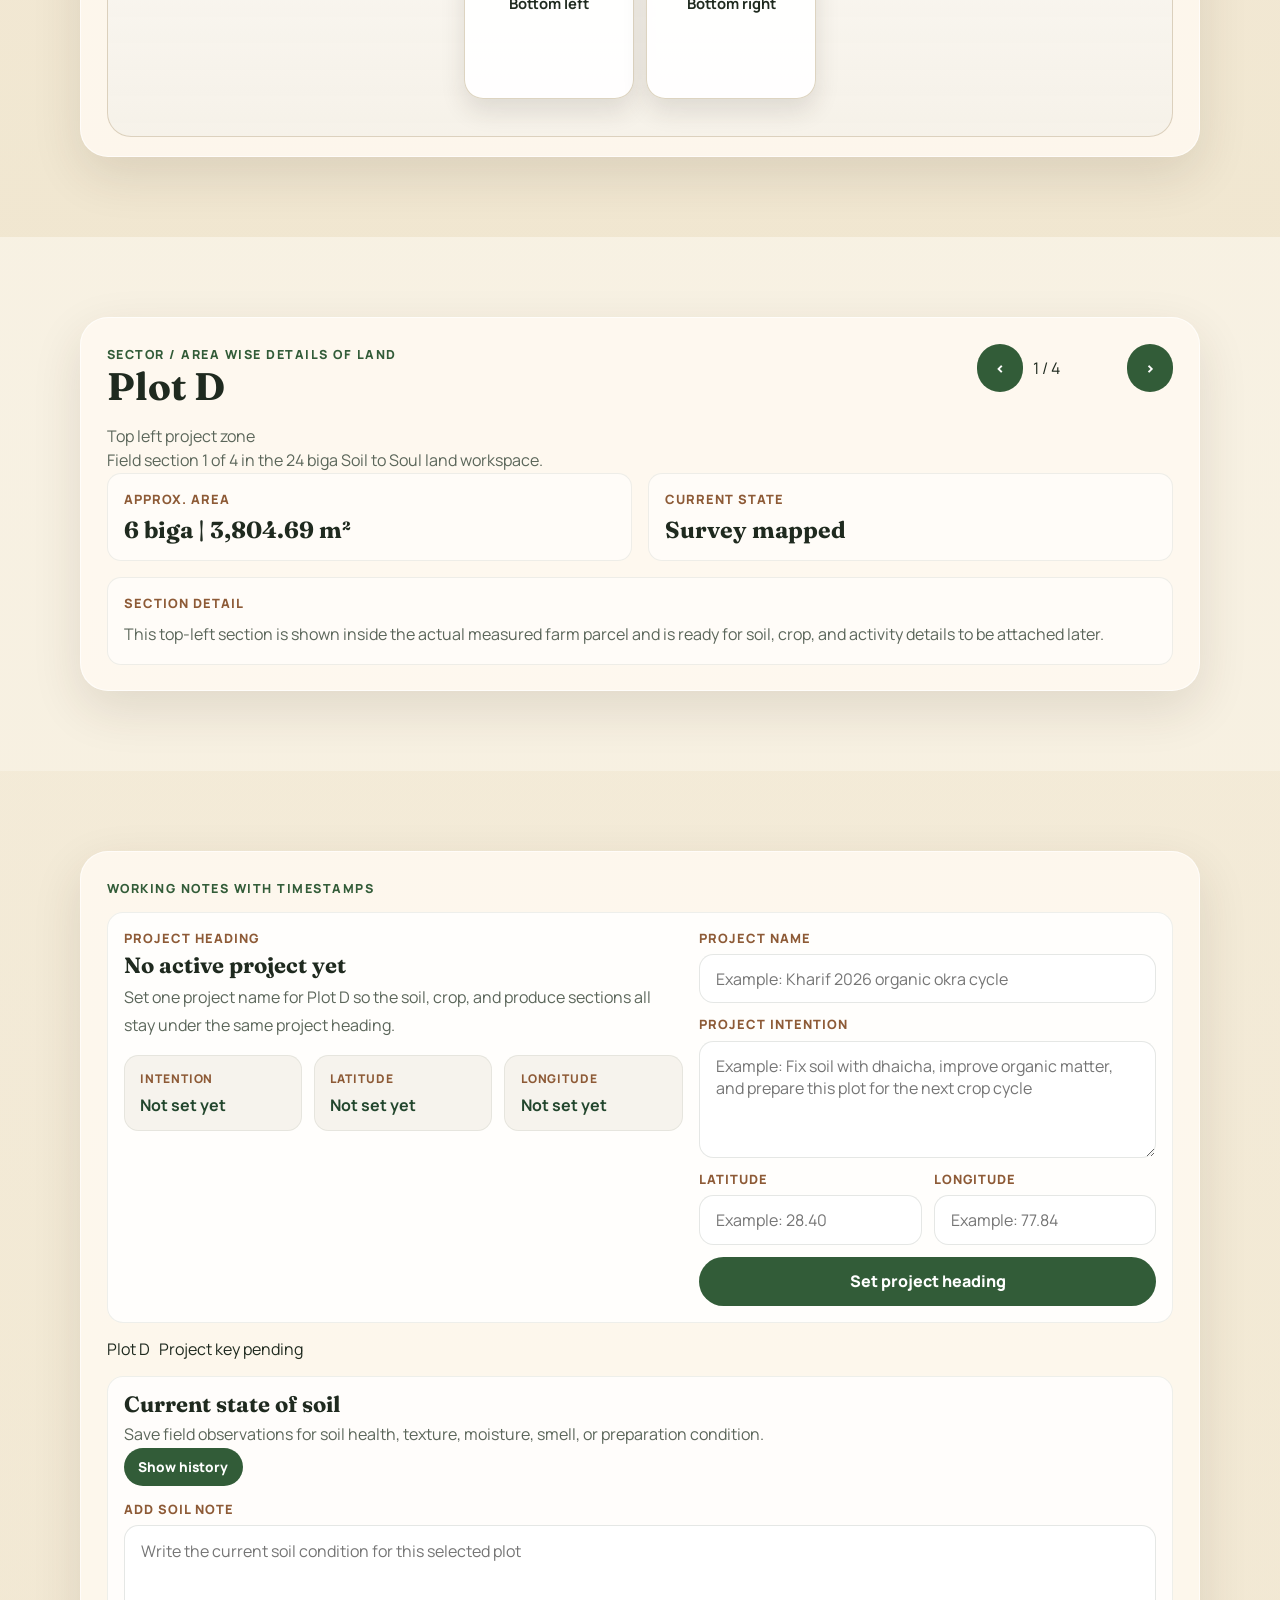
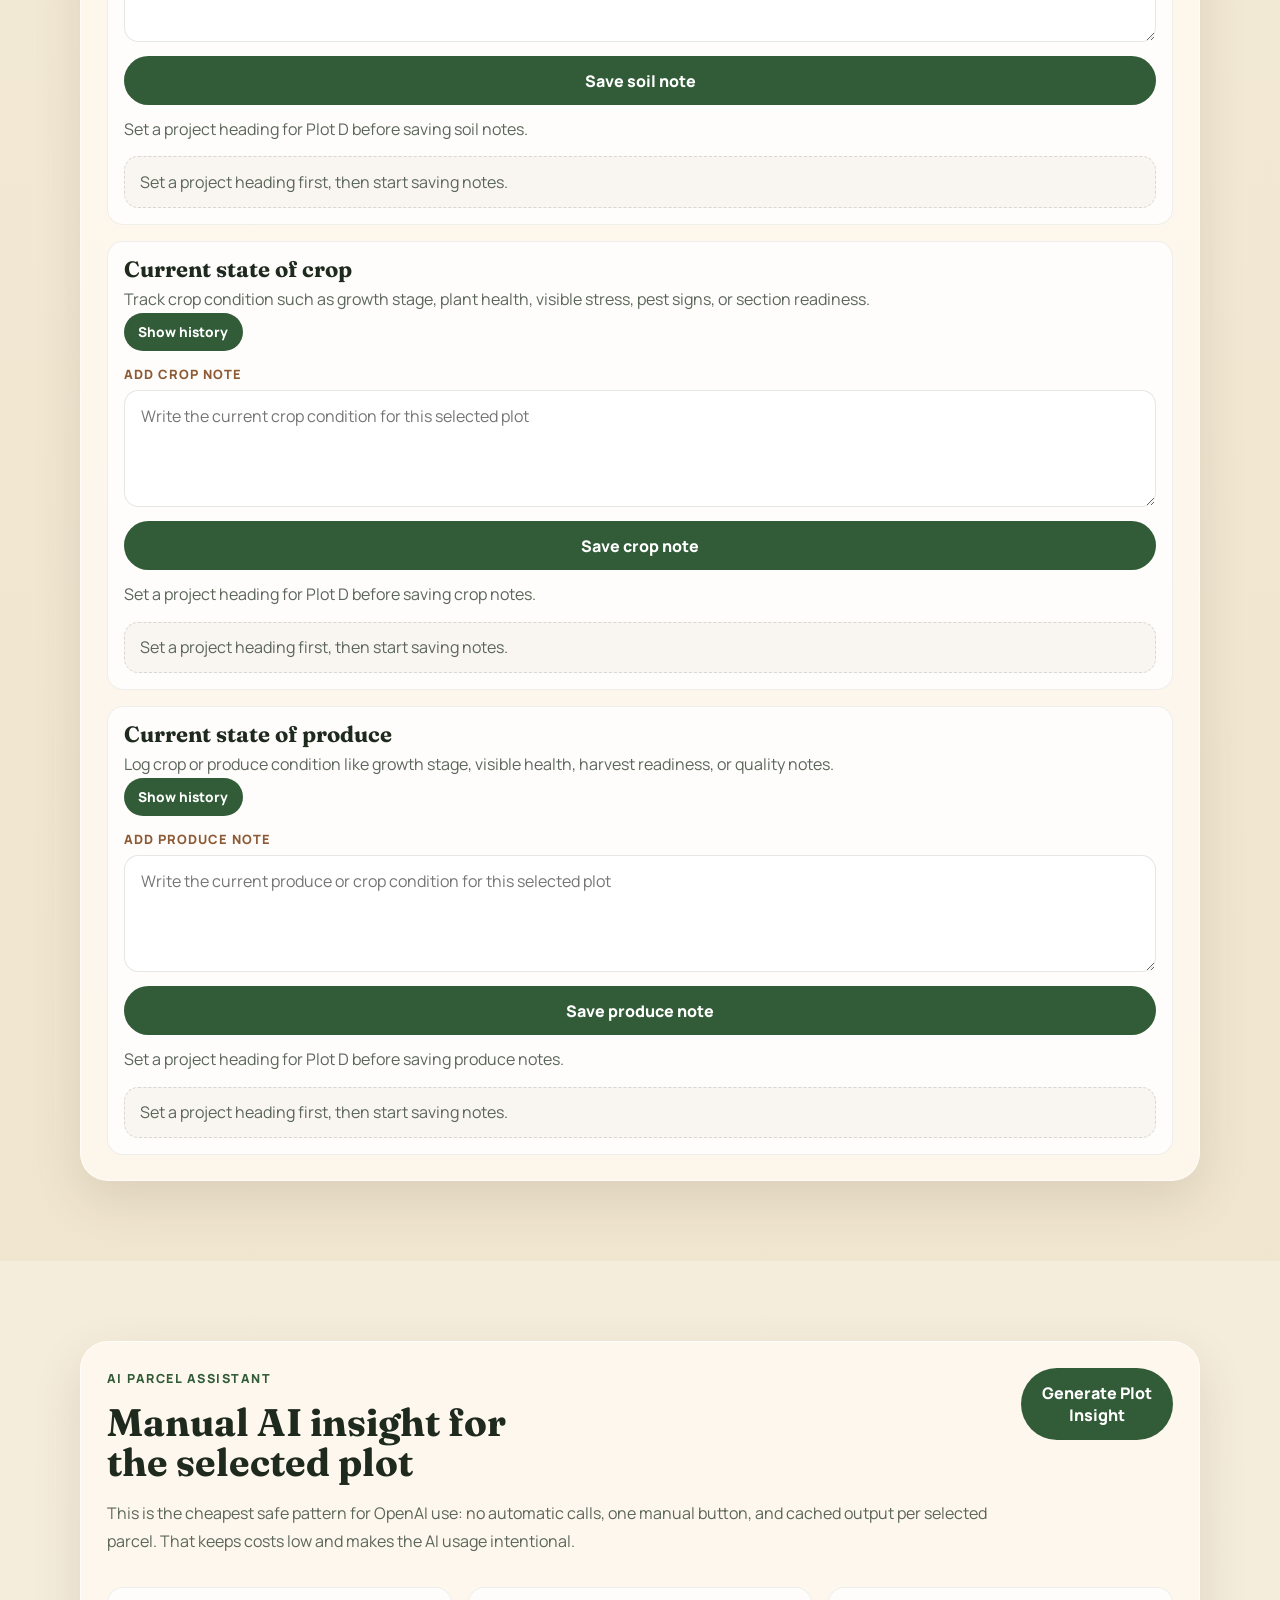
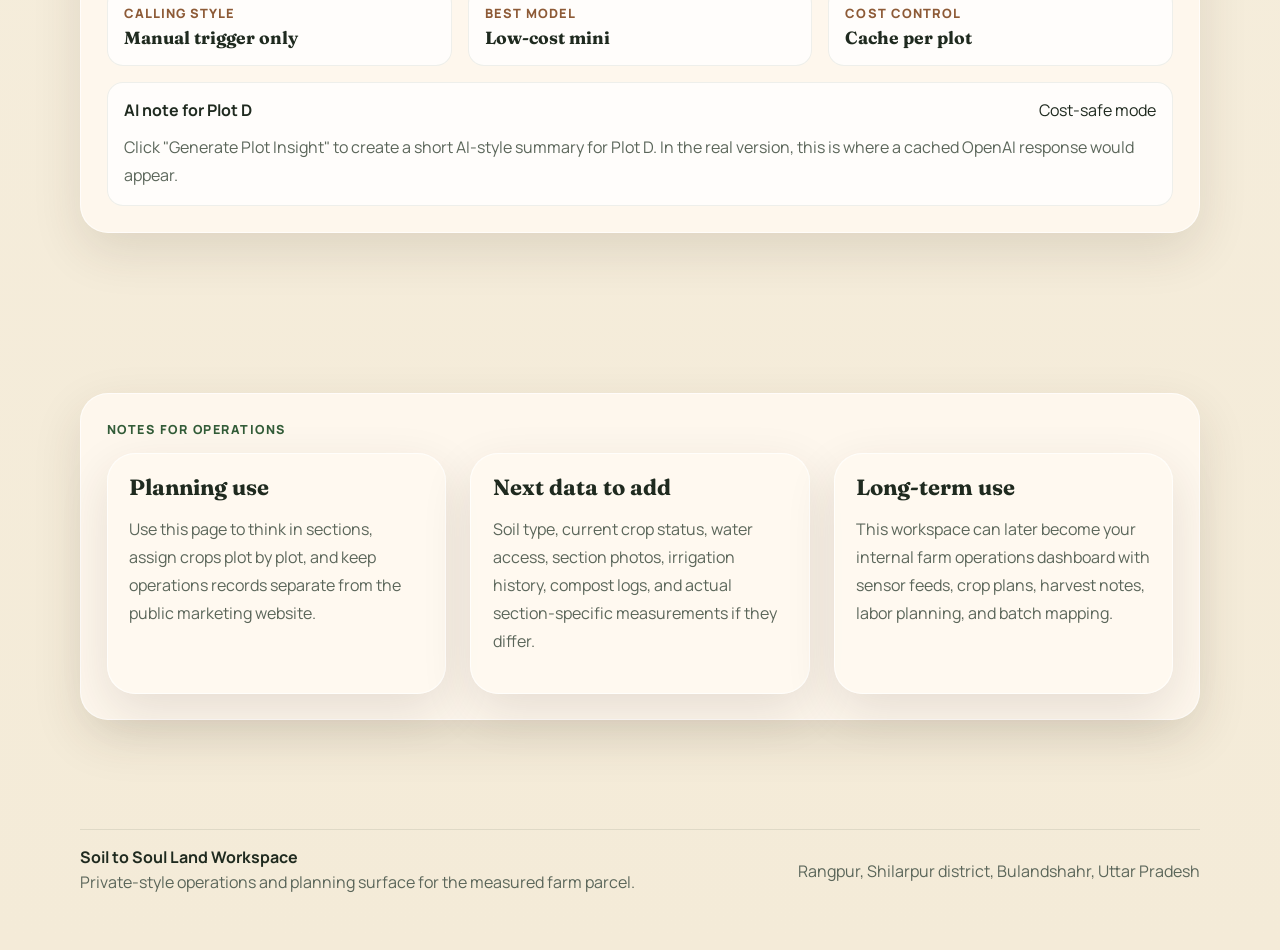
==== commit 2f27d46a: "Add project intention and coordinates" ====
--- a/land-workspace.html
+++ b/land-workspace.html
@@ -166,12 +166,40 @@
                 <span class="plot-label">Project heading</span>
                 <h3 id="activeProjectTitle">No active project yet</h3>
                 <p id="activeProjectSummary">Set one project name for this selected plot so all soil, crop, and produce notes stay grouped under that project.</p>
+                <div class="project-context-preview">
+                  <article class="project-context-chip">
+                    <span>Intention</span>
+                    <strong id="activeProjectIntent">Not set yet</strong>
+                  </article>
+                  <article class="project-context-chip">
+                    <span>Latitude</span>
+                    <strong id="activeProjectLatitude">Not set yet</strong>
+                  </article>
+                  <article class="project-context-chip">
+                    <span>Longitude</span>
+                    <strong id="activeProjectLongitude">Not set yet</strong>
+                  </article>
+                </div>
               </div>
               <div class="project-heading-actions">
                 <label class="project-heading-input">
                   <span>Project name</span>
                   <input id="projectNameInput" type="text" placeholder="Example: Kharif 2026 organic okra cycle">
                 </label>
+                <label class="project-heading-input">
+                  <span>Project intention</span>
+                  <textarea id="projectIntentInput" rows="4" placeholder="Example: Fix soil with dhaicha, improve organic matter, and prepare this plot for the next crop cycle"></textarea>
+                </label>
+                <div class="project-heading-coordinates">
+                  <label class="project-heading-input">
+                    <span>Latitude</span>
+                    <input id="projectLatitudeInput" type="text" inputmode="decimal" placeholder="Example: 28.40">
+                  </label>
+                  <label class="project-heading-input">
+                    <span>Longitude</span>
+                    <input id="projectLongitudeInput" type="text" inputmode="decimal" placeholder="Example: 77.84">
+                  </label>
+                </div>
                 <button id="saveProjectNameButton" class="button" type="button">Set project heading</button>
               </div>
             </div>
--- a/styles.css
+++ b/styles.css
@@ -1058,6 +1058,35 @@
   align-content: start;
 }
 
+.project-context-preview {
+  display: grid;
+  grid-template-columns: repeat(3, minmax(0, 1fr));
+  gap: 0.75rem;
+  margin-top: 1rem;
+}
+
+.project-context-chip {
+  padding: 0.85rem 0.95rem;
+  border-radius: 0.9rem;
+  background: rgba(244, 240, 232, 0.78);
+  border: 1px solid rgba(44, 61, 44, 0.08);
+}
+
+.project-context-chip span {
+  display: block;
+  margin-bottom: 0.35rem;
+  font-size: 0.75rem;
+  font-weight: 800;
+  letter-spacing: 0.08em;
+  text-transform: uppercase;
+  color: var(--soil);
+}
+
+.project-context-chip strong {
+  color: var(--leaf-deep);
+  line-height: 1.5;
+}
+
 .project-heading-input {
   display: grid;
   gap: 0.45rem;
@@ -1079,6 +1108,22 @@
   border-radius: 0.9rem;
   background: rgba(255, 255, 255, 0.96);
   color: var(--ink);
+}
+
+.project-heading-input textarea {
+  width: 100%;
+  min-height: 7rem;
+  padding: 0.85rem 1rem;
+  border: 1px solid rgba(44, 61, 44, 0.12);
+  border-radius: 0.9rem;
+  background: rgba(255, 255, 255, 0.96);
+  color: var(--ink);
+}
+
+.project-heading-coordinates {
+  display: grid;
+  grid-template-columns: repeat(2, minmax(0, 1fr));
+  gap: 0.75rem;
 }
 
 .project-heading-meta {
@@ -1347,6 +1392,11 @@
   }
 
   .project-heading-card {
+    grid-template-columns: 1fr;
+  }
+
+  .project-context-preview,
+  .project-heading-coordinates {
     grid-template-columns: 1fr;
   }
 }
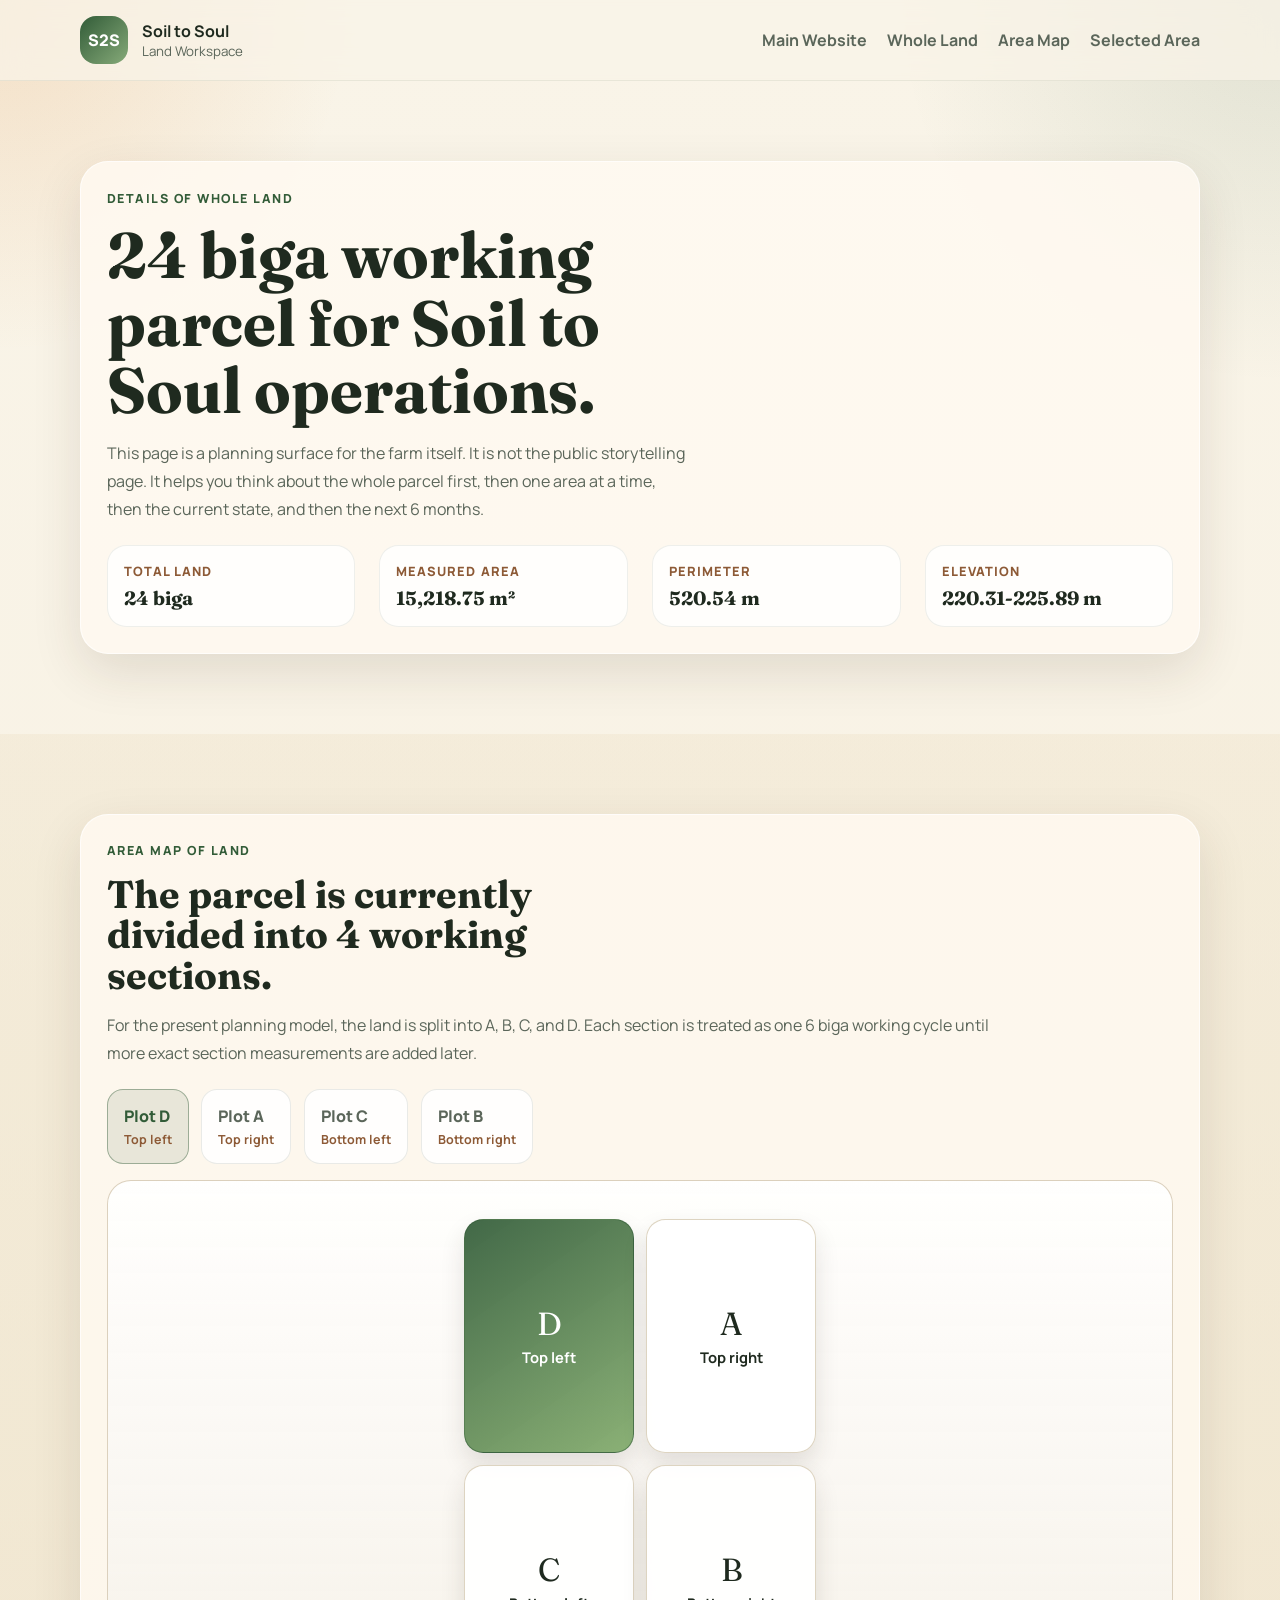
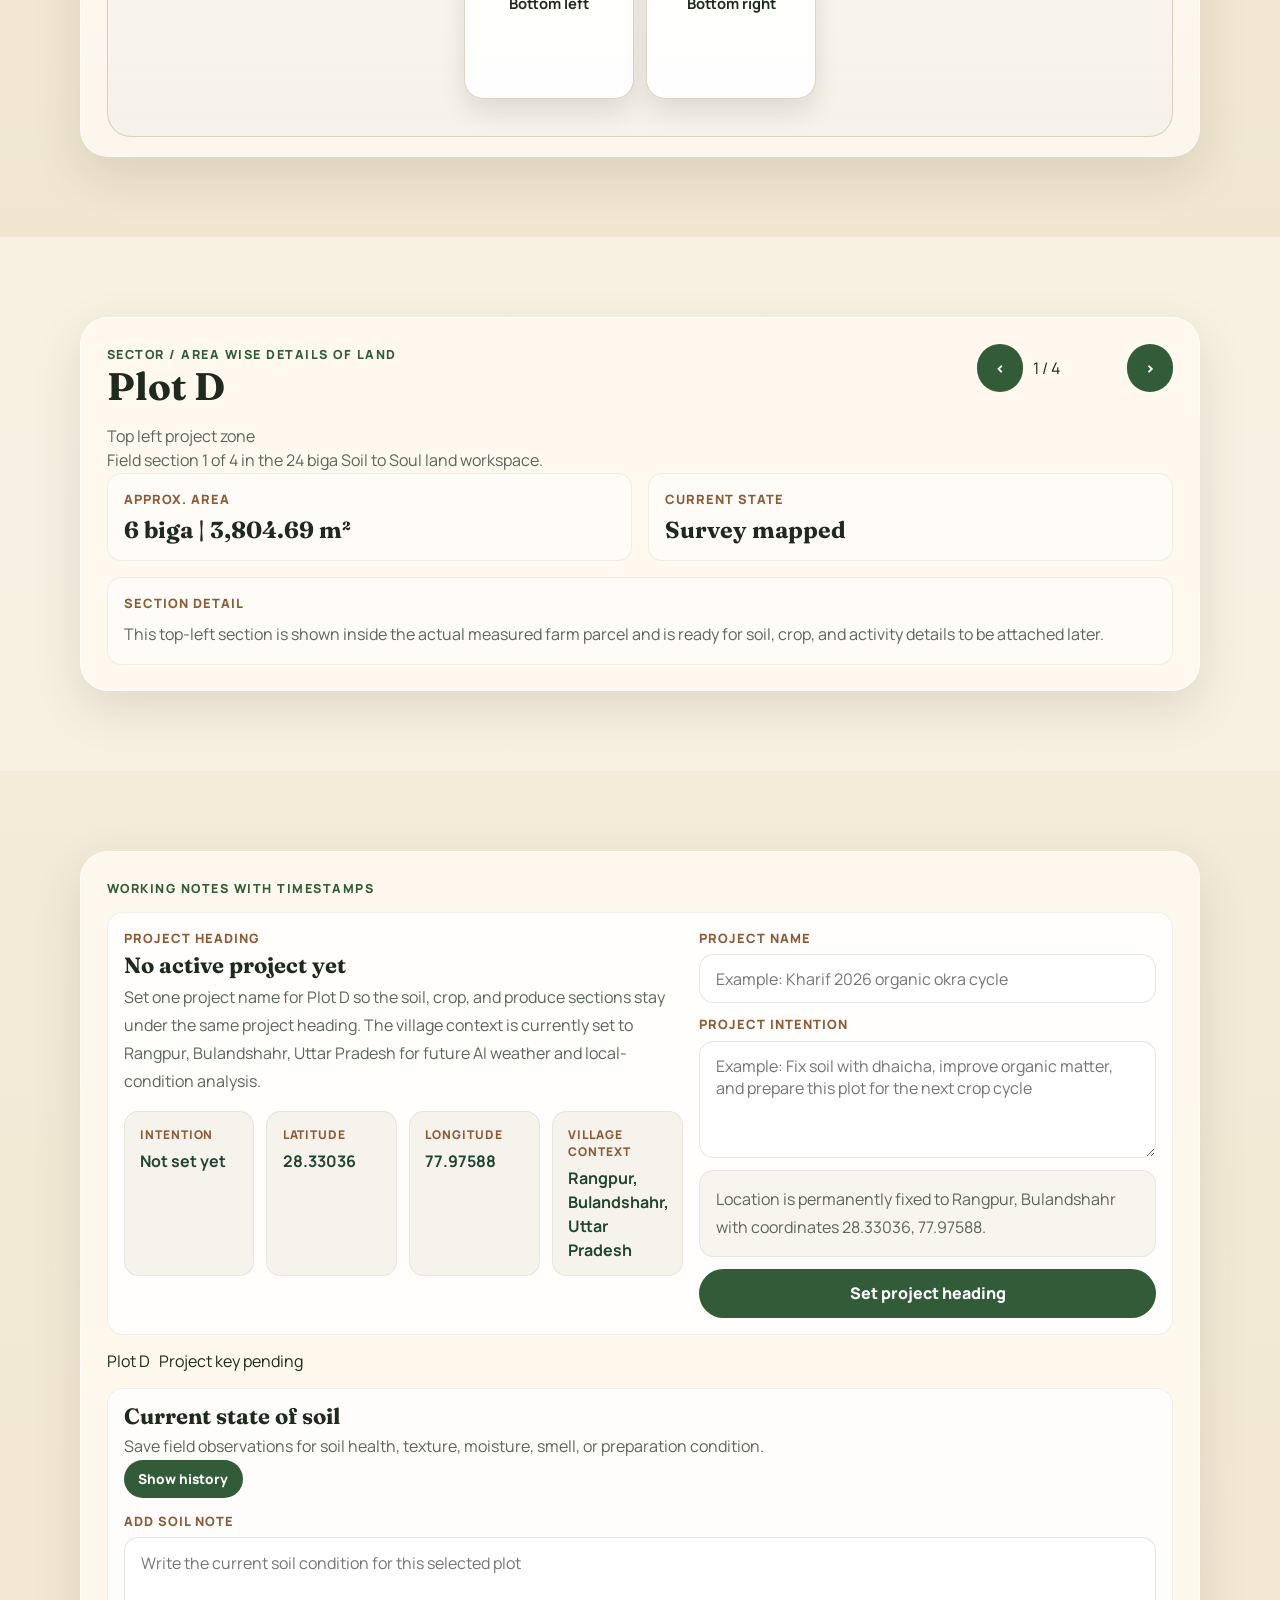
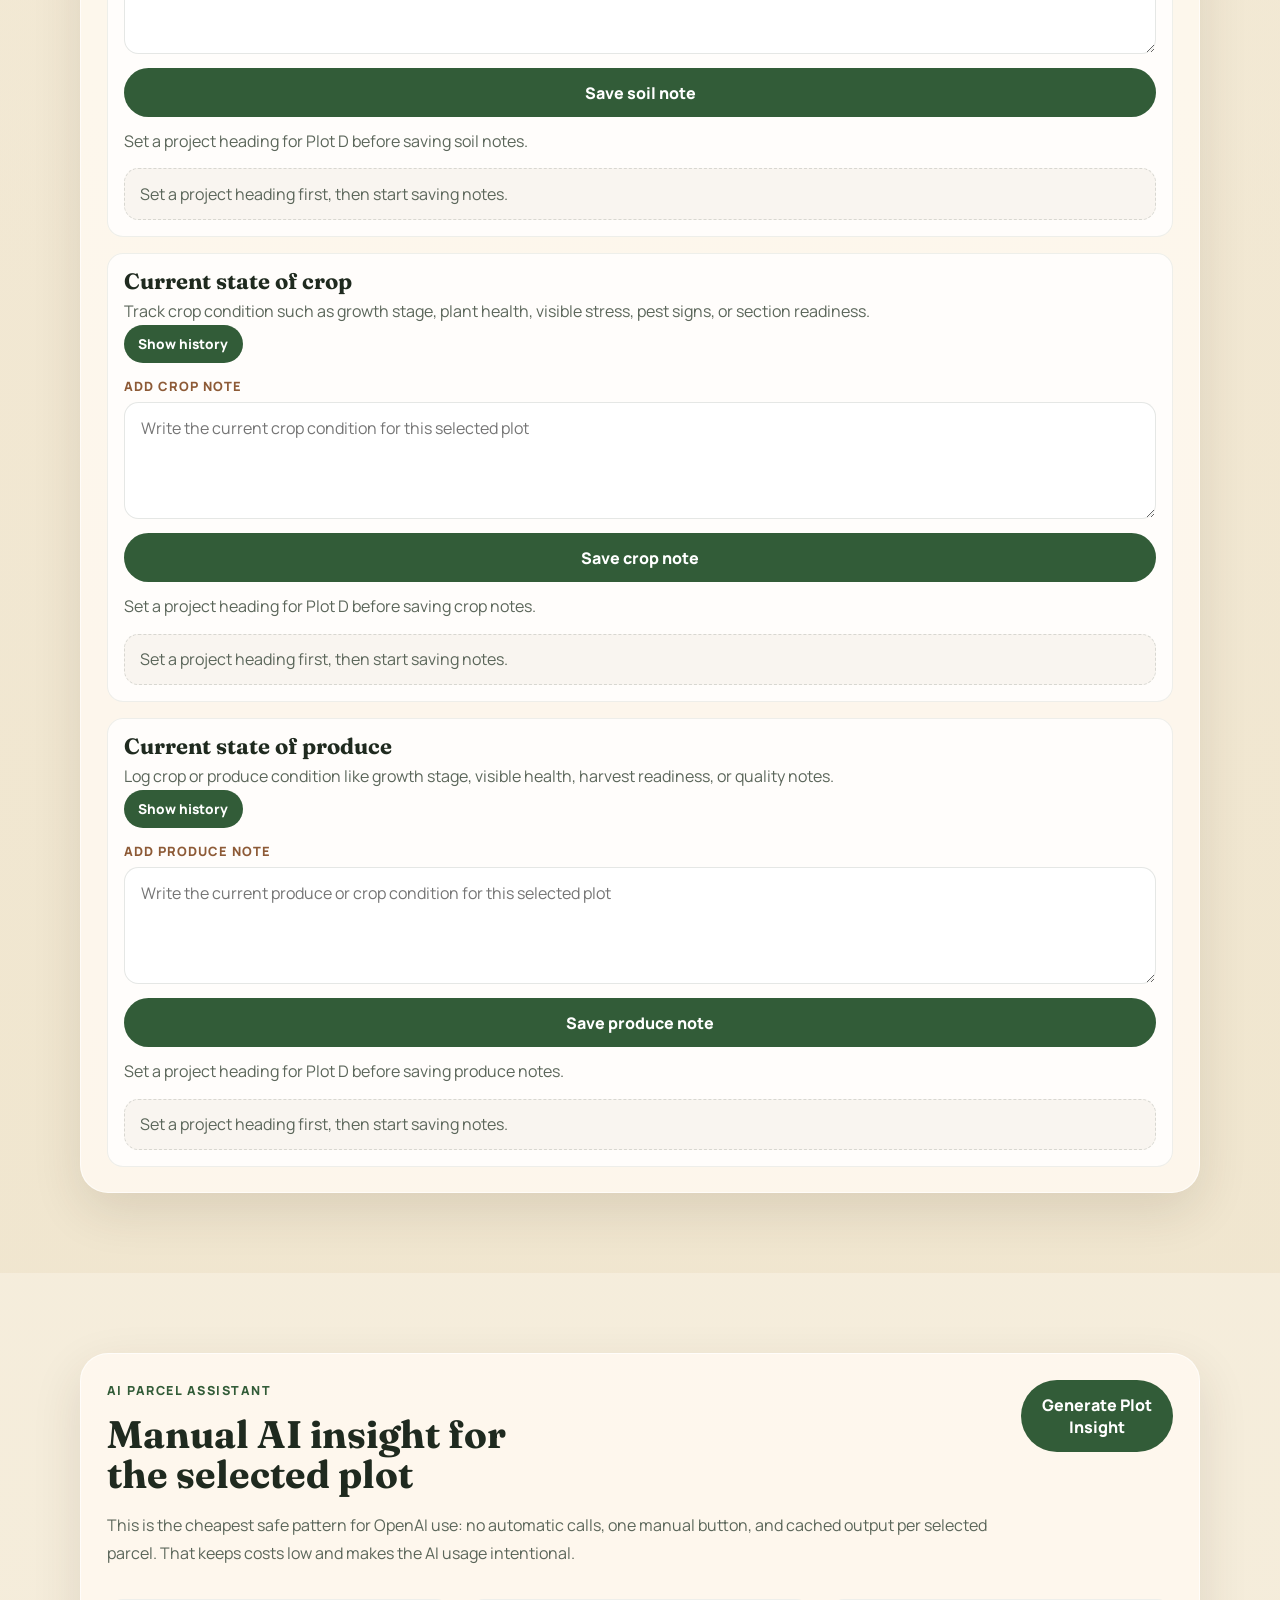
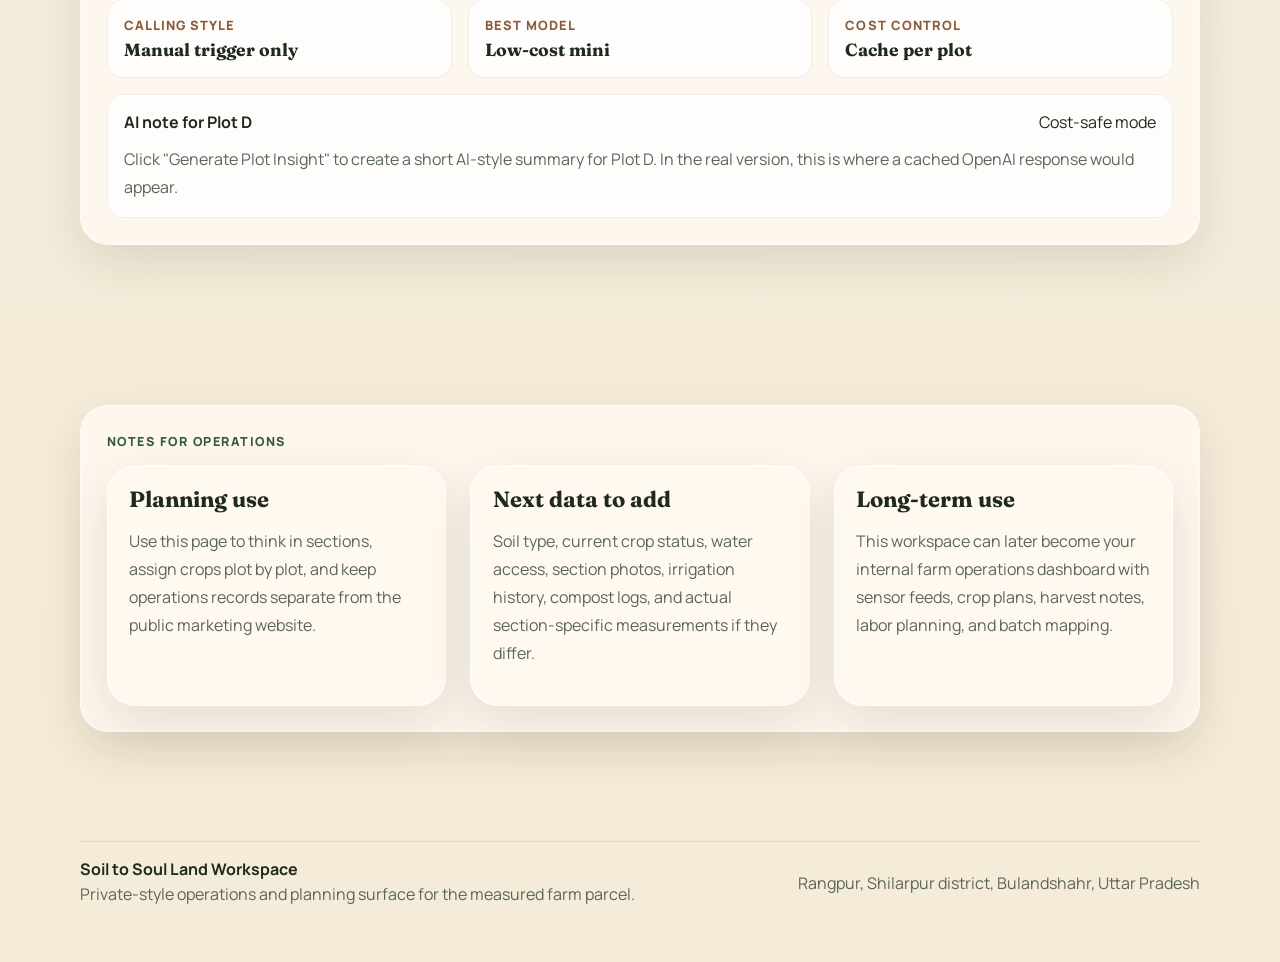
==== commit 95582a48: "Lock project location to Rangpur" ====
--- a/land-workspace.html
+++ b/land-workspace.html
@@ -179,6 +179,10 @@
                     <span>Longitude</span>
                     <strong id="activeProjectLongitude">Not set yet</strong>
                   </article>
+                  <article class="project-context-chip">
+                    <span>Village context</span>
+                    <strong>Rangpur, Bulandshahr, Uttar Pradesh</strong>
+                  </article>
                 </div>
               </div>
               <div class="project-heading-actions">
@@ -190,16 +194,7 @@
                   <span>Project intention</span>
                   <textarea id="projectIntentInput" rows="4" placeholder="Example: Fix soil with dhaicha, improve organic matter, and prepare this plot for the next crop cycle"></textarea>
                 </label>
-                <div class="project-heading-coordinates">
-                  <label class="project-heading-input">
-                    <span>Latitude</span>
-                    <input id="projectLatitudeInput" type="text" inputmode="decimal" placeholder="Example: 28.40">
-                  </label>
-                  <label class="project-heading-input">
-                    <span>Longitude</span>
-                    <input id="projectLongitudeInput" type="text" inputmode="decimal" placeholder="Example: 77.84">
-                  </label>
-                </div>
+                <p class="project-fixed-location">Location is permanently fixed to Rangpur, Bulandshahr with coordinates 28.33036, 77.97588.</p>
                 <button id="saveProjectNameButton" class="button" type="button">Set project heading</button>
               </div>
             </div>
--- a/styles.css
+++ b/styles.css
@@ -1060,7 +1060,7 @@
 
 .project-context-preview {
   display: grid;
-  grid-template-columns: repeat(3, minmax(0, 1fr));
+  grid-template-columns: repeat(4, minmax(0, 1fr));
   gap: 0.75rem;
   margin-top: 1rem;
 }
@@ -1120,10 +1120,12 @@
   color: var(--ink);
 }
 
-.project-heading-coordinates {
-  display: grid;
-  grid-template-columns: repeat(2, minmax(0, 1fr));
-  gap: 0.75rem;
+.project-fixed-location {
+  margin: 0;
+  padding: 0.9rem 1rem;
+  border-radius: 0.9rem;
+  background: rgba(244, 240, 232, 0.68);
+  border: 1px solid rgba(44, 61, 44, 0.08);
 }
 
 .project-heading-meta {
@@ -1395,8 +1397,7 @@
     grid-template-columns: 1fr;
   }
 
-  .project-context-preview,
-  .project-heading-coordinates {
+  .project-context-preview {
     grid-template-columns: 1fr;
   }
 }
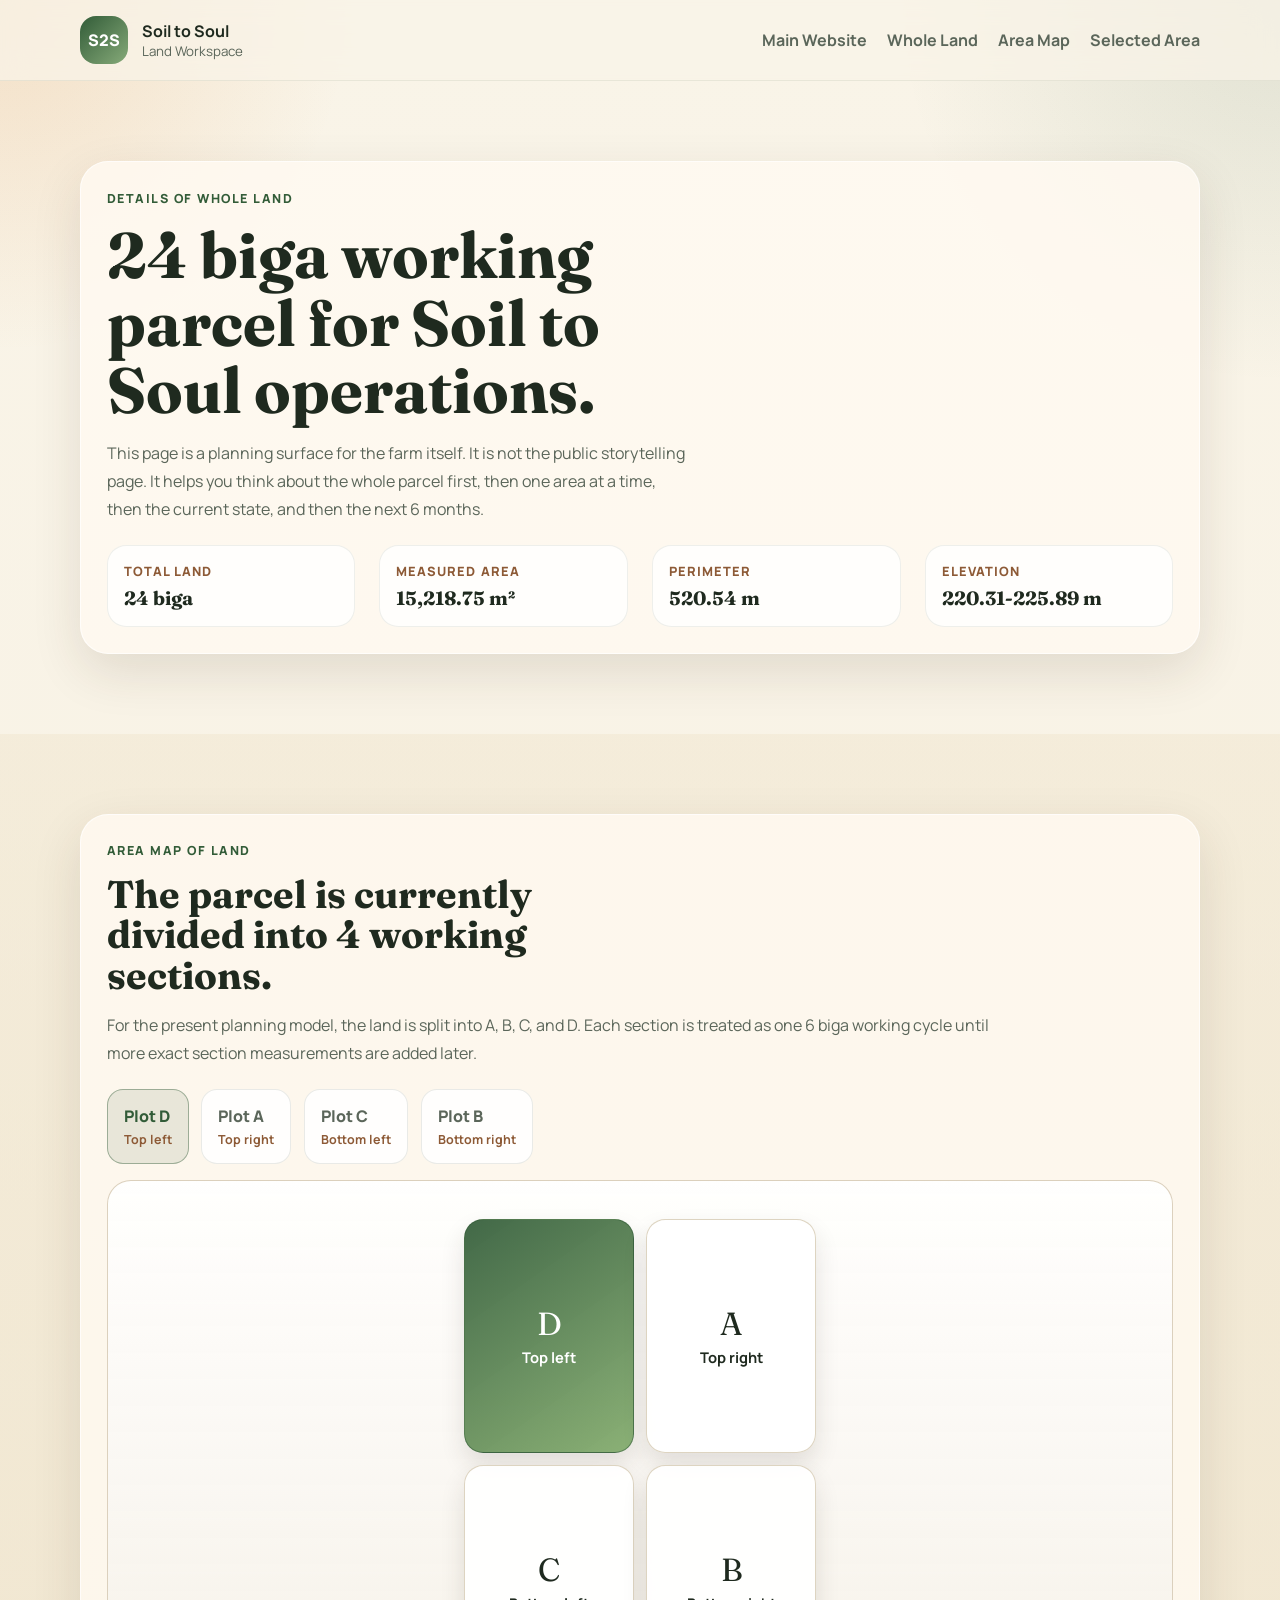
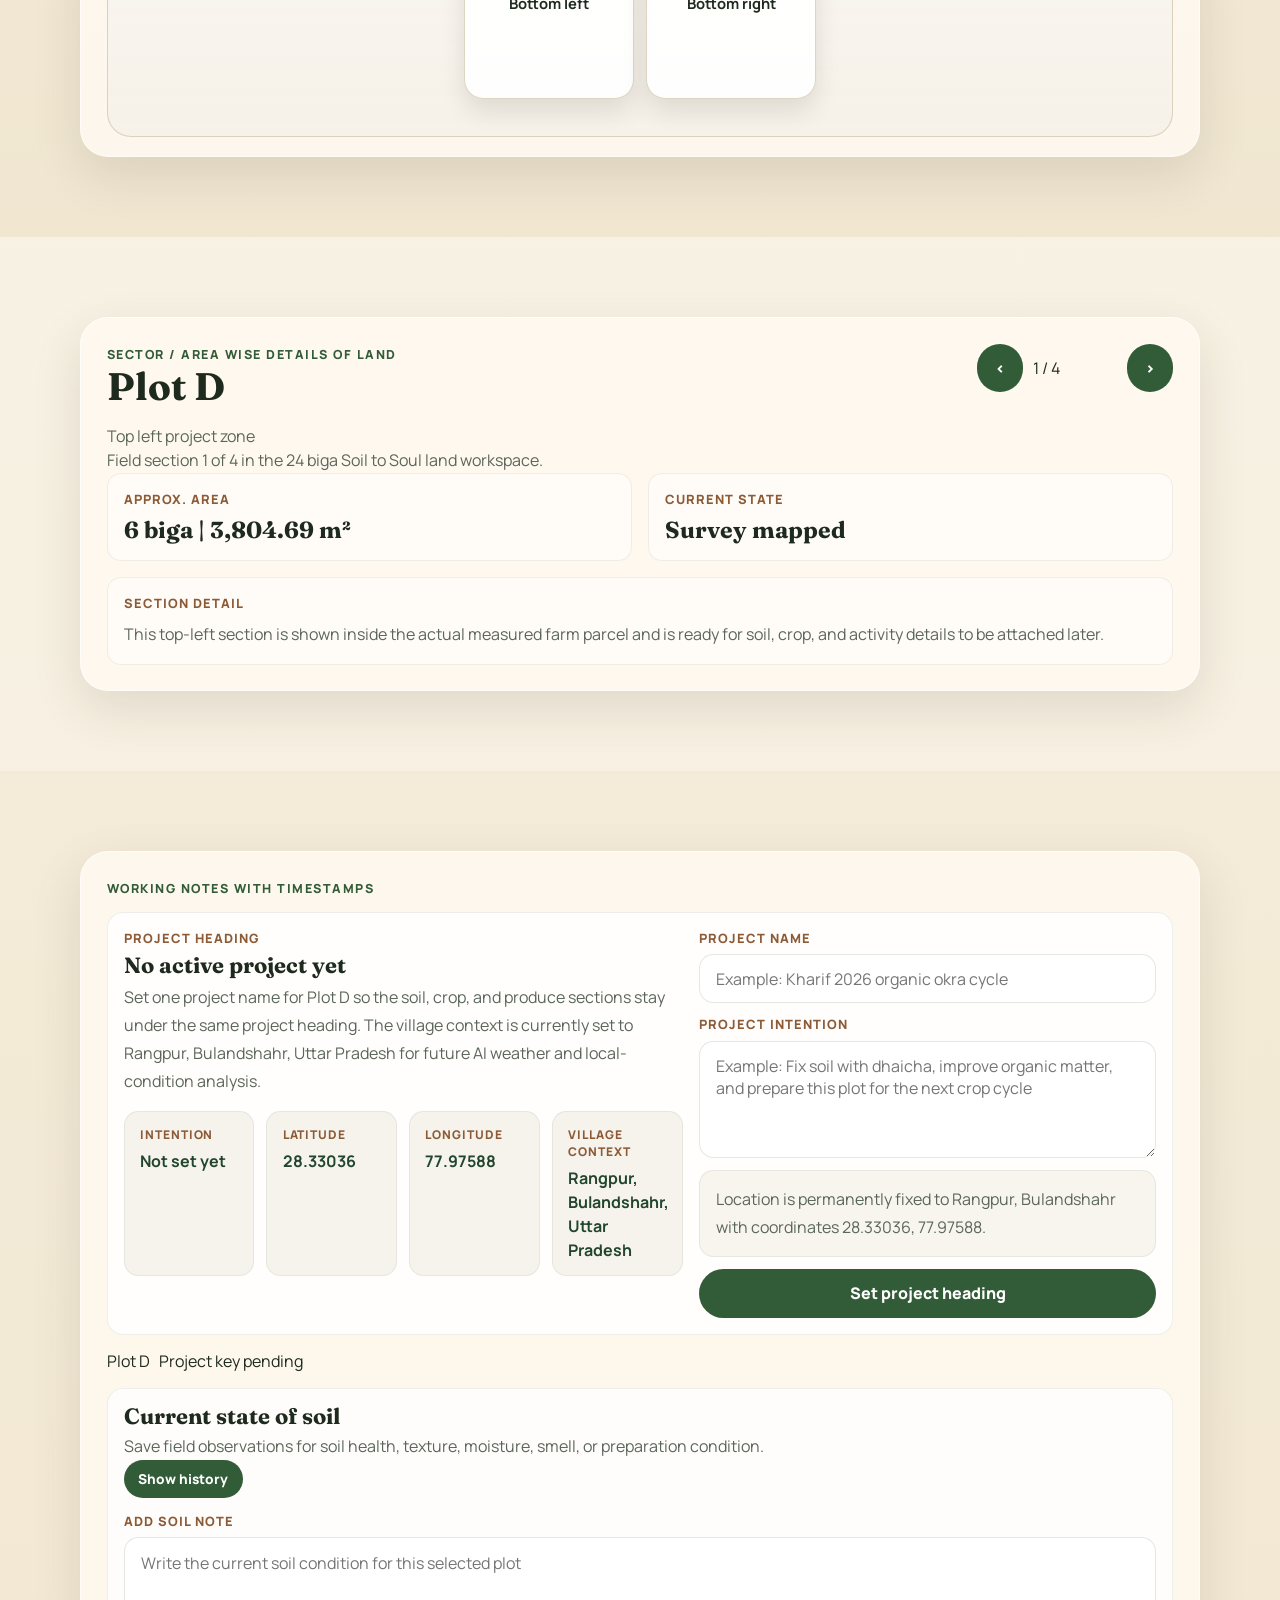
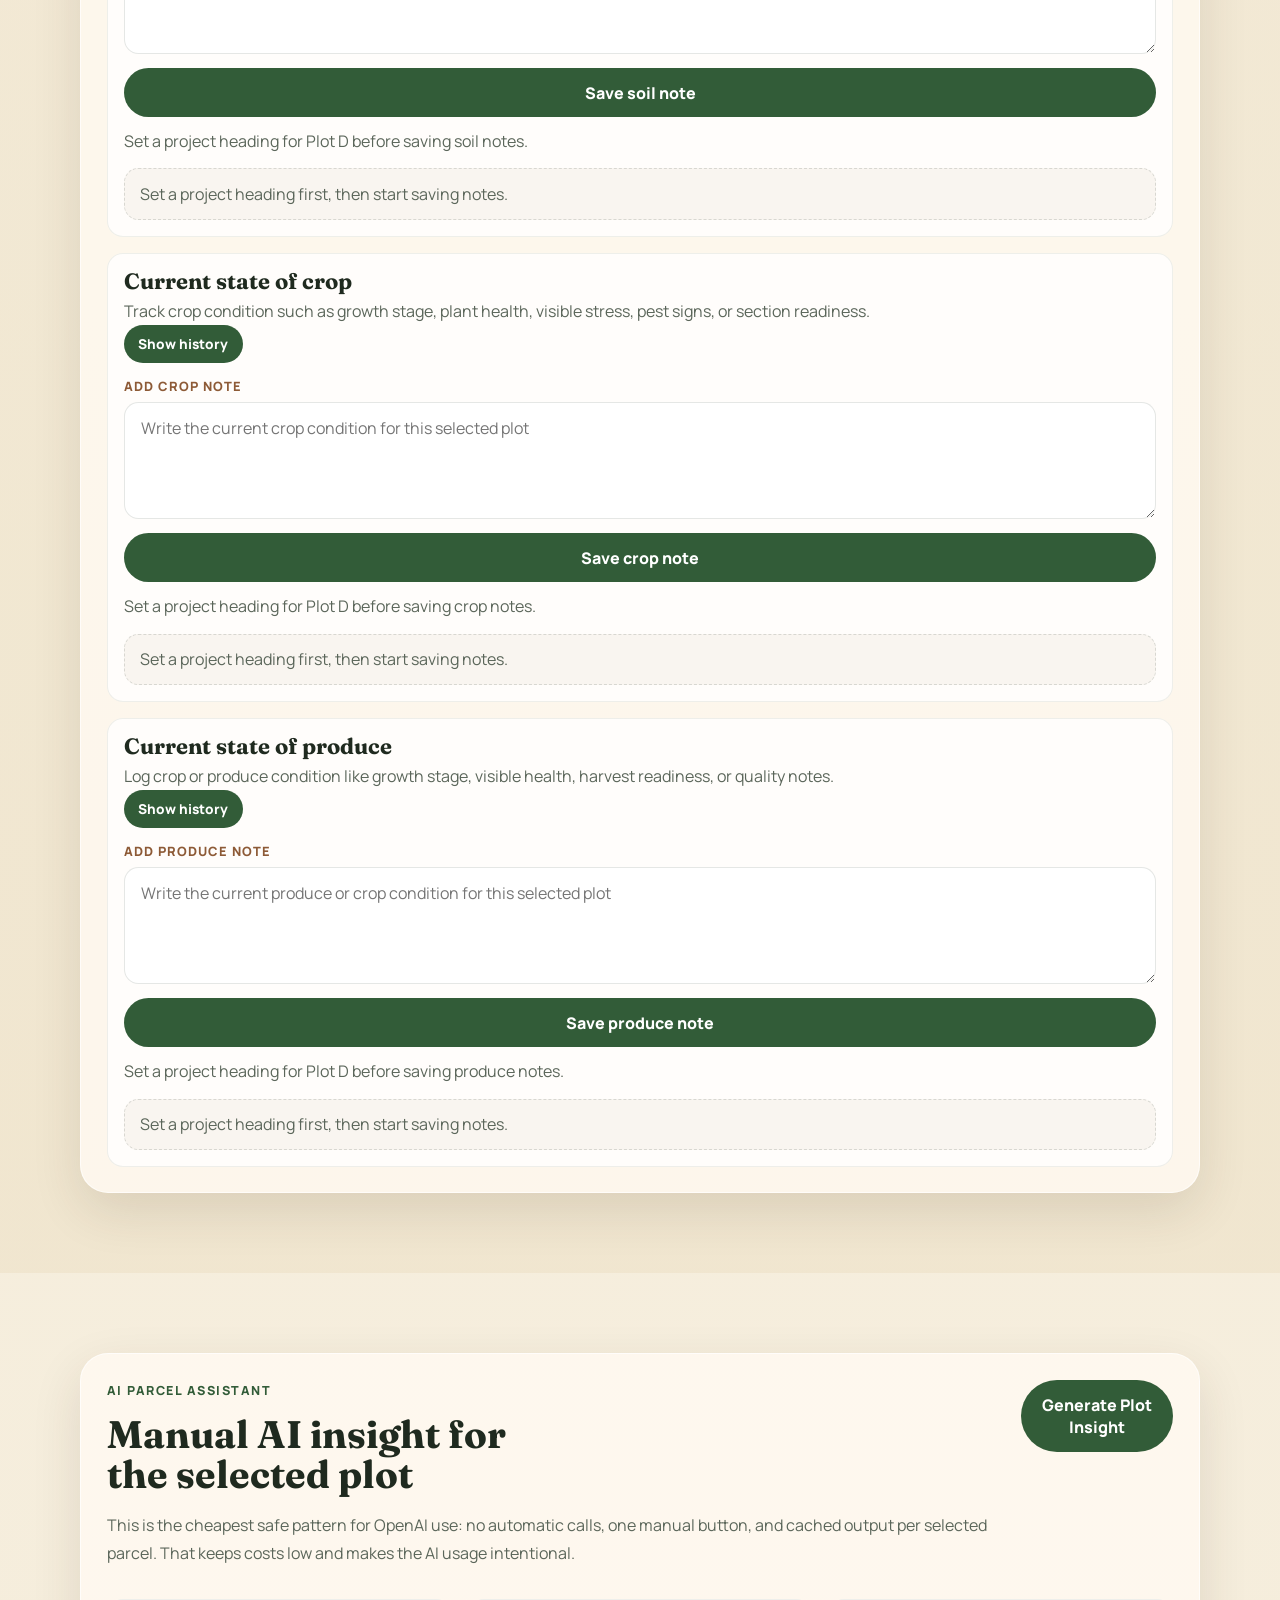
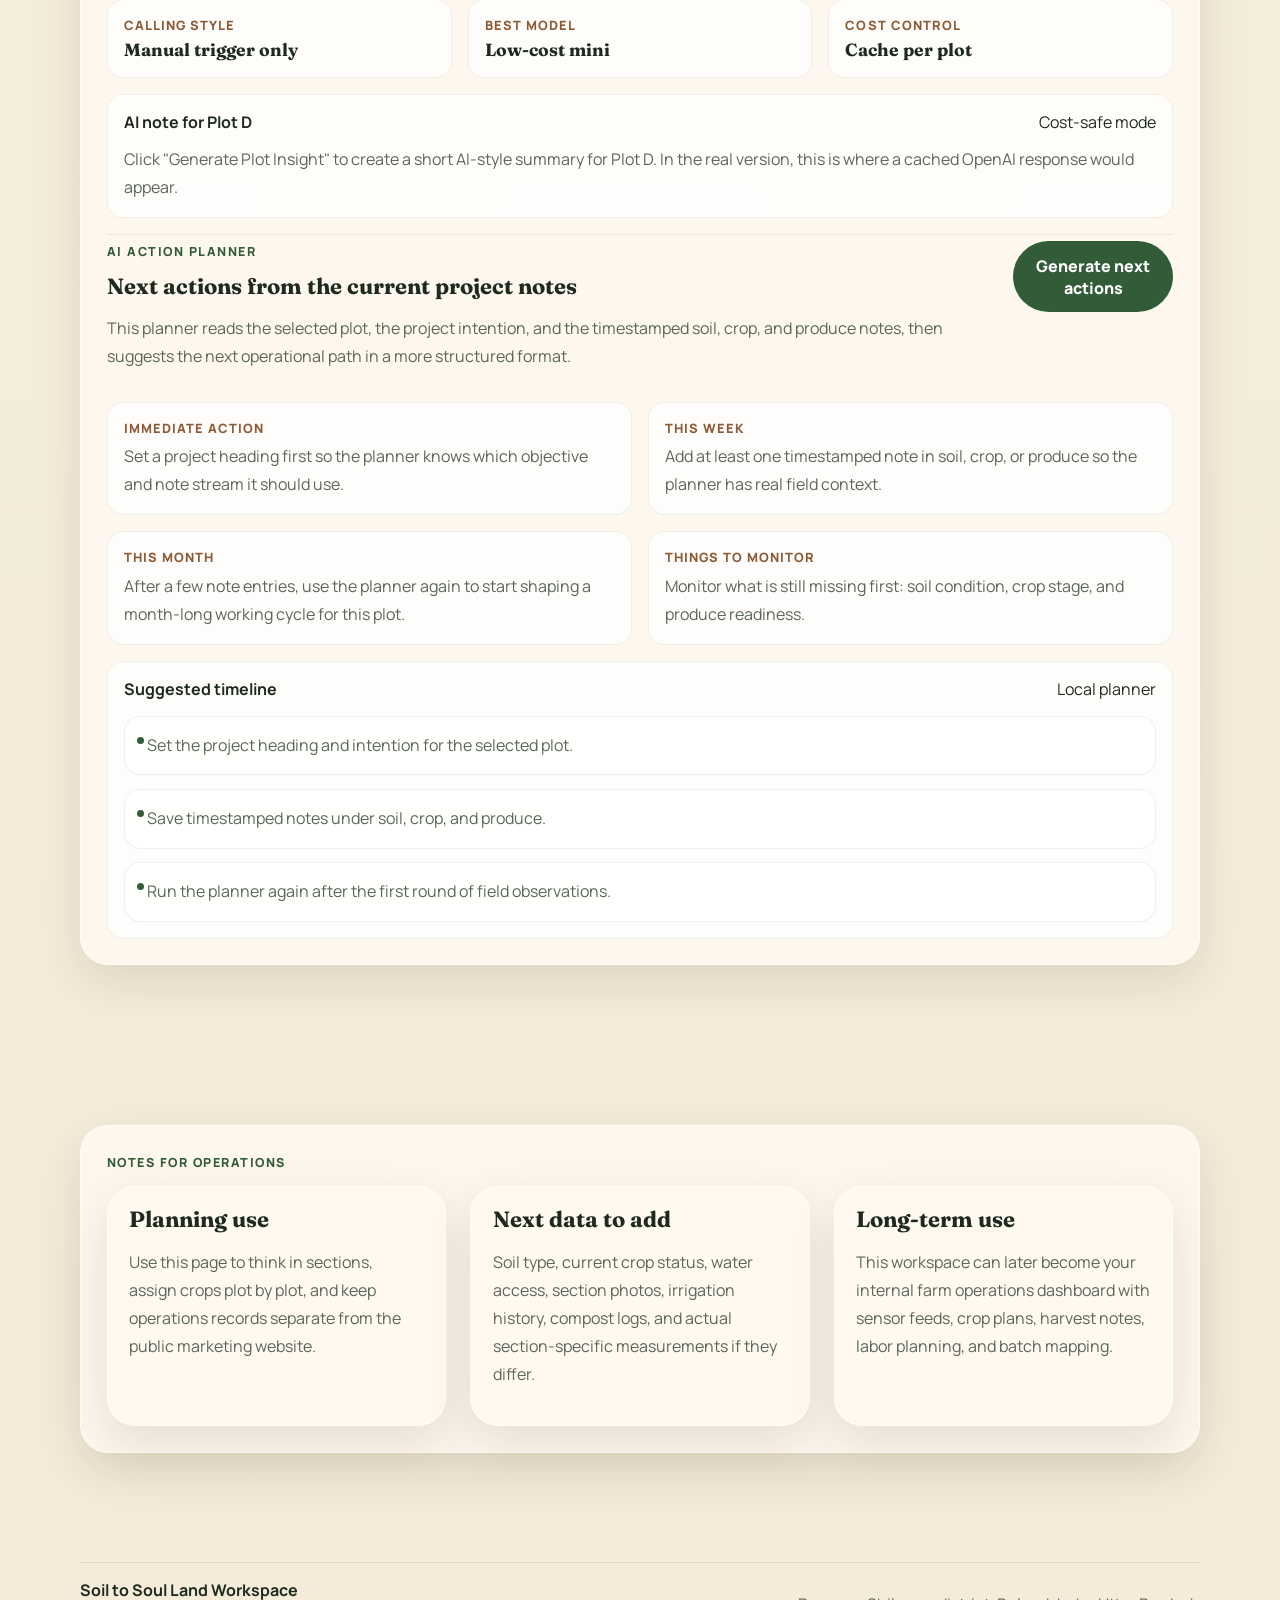
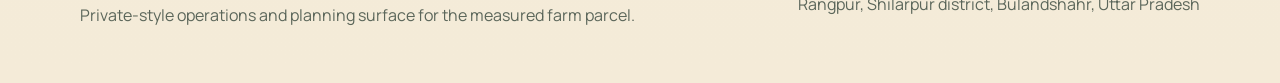
==== commit 7848430b: "Add AI action planner for project notes" ====
--- a/land-workspace.html
+++ b/land-workspace.html
@@ -313,6 +313,51 @@
               this is where an OpenAI response would appear after your backend sends the plot data.
             </p>
           </div>
+
+          <div class="ai-action-planner">
+            <div class="ai-action-head">
+              <div>
+                <p class="eyebrow">AI action planner</p>
+                <h3>Next actions from the current project notes</h3>
+                <p>
+                  This planner reads the selected plot, the project intention, and the timestamped soil, crop, and produce notes,
+                  then suggests the next operational path in a more structured format.
+                </p>
+              </div>
+              <button id="generateAiActionPlanButton" class="button" type="button">Generate next actions</button>
+            </div>
+
+            <div class="ai-plan-grid">
+              <article class="ai-plan-card">
+                <span>Immediate action</span>
+                <p id="aiImmediateAction">Set a project heading and save at least one note in soil, crop, or produce to generate useful next actions.</p>
+              </article>
+              <article class="ai-plan-card">
+                <span>This week</span>
+                <p id="aiWeekAction">Once notes are added, this section will turn them into a short weekly focus.</p>
+              </article>
+              <article class="ai-plan-card">
+                <span>This month</span>
+                <p id="aiMonthAction">Monthly actions will appear here after the planner reads the latest project context.</p>
+              </article>
+              <article class="ai-plan-card">
+                <span>Things to monitor</span>
+                <p id="aiMonitorAction">The planner will highlight the conditions that need attention from the notes you save.</p>
+              </article>
+            </div>
+
+            <div class="ai-plan-timeline-card">
+              <div class="ai-output-head">
+                <strong>Suggested timeline</strong>
+                <span class="status-pill" id="aiPlanMode">Planner ready</span>
+              </div>
+              <ul id="aiPlanTimeline" class="plan-timeline">
+                <li>Add a project heading and intention for the selected plot.</li>
+                <li>Save current soil, crop, or produce notes with timestamps.</li>
+                <li>Run the planner to generate an action-oriented timeline.</li>
+              </ul>
+            </div>
+          </div>
         </article>
       </div>
     </section>
--- a/styles.css
+++ b/styles.css
@@ -1028,6 +1028,12 @@
   gap: 1rem;
 }
 
+.ai-action-planner,
+.ai-plan-grid {
+  display: grid;
+  gap: 1rem;
+}
+
 .project-notes-shell {
   display: grid;
   gap: 0.9rem;
@@ -1254,12 +1260,27 @@
   gap: 1rem;
 }
 
+.ai-action-head {
+  display: flex;
+  align-items: flex-start;
+  justify-content: space-between;
+  gap: 1rem;
+  padding-top: 0.35rem;
+  border-top: 1px solid rgba(44, 61, 44, 0.08);
+}
+
 .ai-ops-grid {
   grid-template-columns: repeat(3, 1fr);
 }
 
+.ai-plan-grid {
+  grid-template-columns: repeat(2, 1fr);
+}
+
 .ai-chip-card,
-.ai-output-card {
+.ai-output-card,
+.ai-plan-card,
+.ai-plan-timeline-card {
   padding: 1rem;
   border-radius: 1rem;
   background: rgba(255, 255, 255, 0.78);
@@ -1290,6 +1311,21 @@
 }
 
 .ai-output-card p {
+  margin: 0;
+}
+
+.ai-plan-card span {
+  display: block;
+  margin-bottom: 0.35rem;
+  font-size: 0.8rem;
+  font-weight: 800;
+  letter-spacing: 0.08em;
+  text-transform: uppercase;
+  color: var(--soil);
+}
+
+.ai-plan-card p,
+.ai-plan-timeline-card p {
   margin: 0;
 }
 
@@ -1385,6 +1421,7 @@
   .faq-grid,
   .ops-grid,
   .ai-ops-grid,
+  .ai-plan-grid,
   .whole-land-grid {
     grid-template-columns: repeat(2, 1fr);
   }
@@ -1434,6 +1471,7 @@
   .faq-grid,
   .ops-grid,
   .ai-ops-grid,
+  .ai-plan-grid,
   .whole-land-grid,
   .stat-row,
   .plot-metrics {
@@ -1445,6 +1483,7 @@
   }
 
   .ai-ops-head,
+  .ai-action-head,
   .ai-output-head,
   .note-box-head {
     flex-direction: column;
